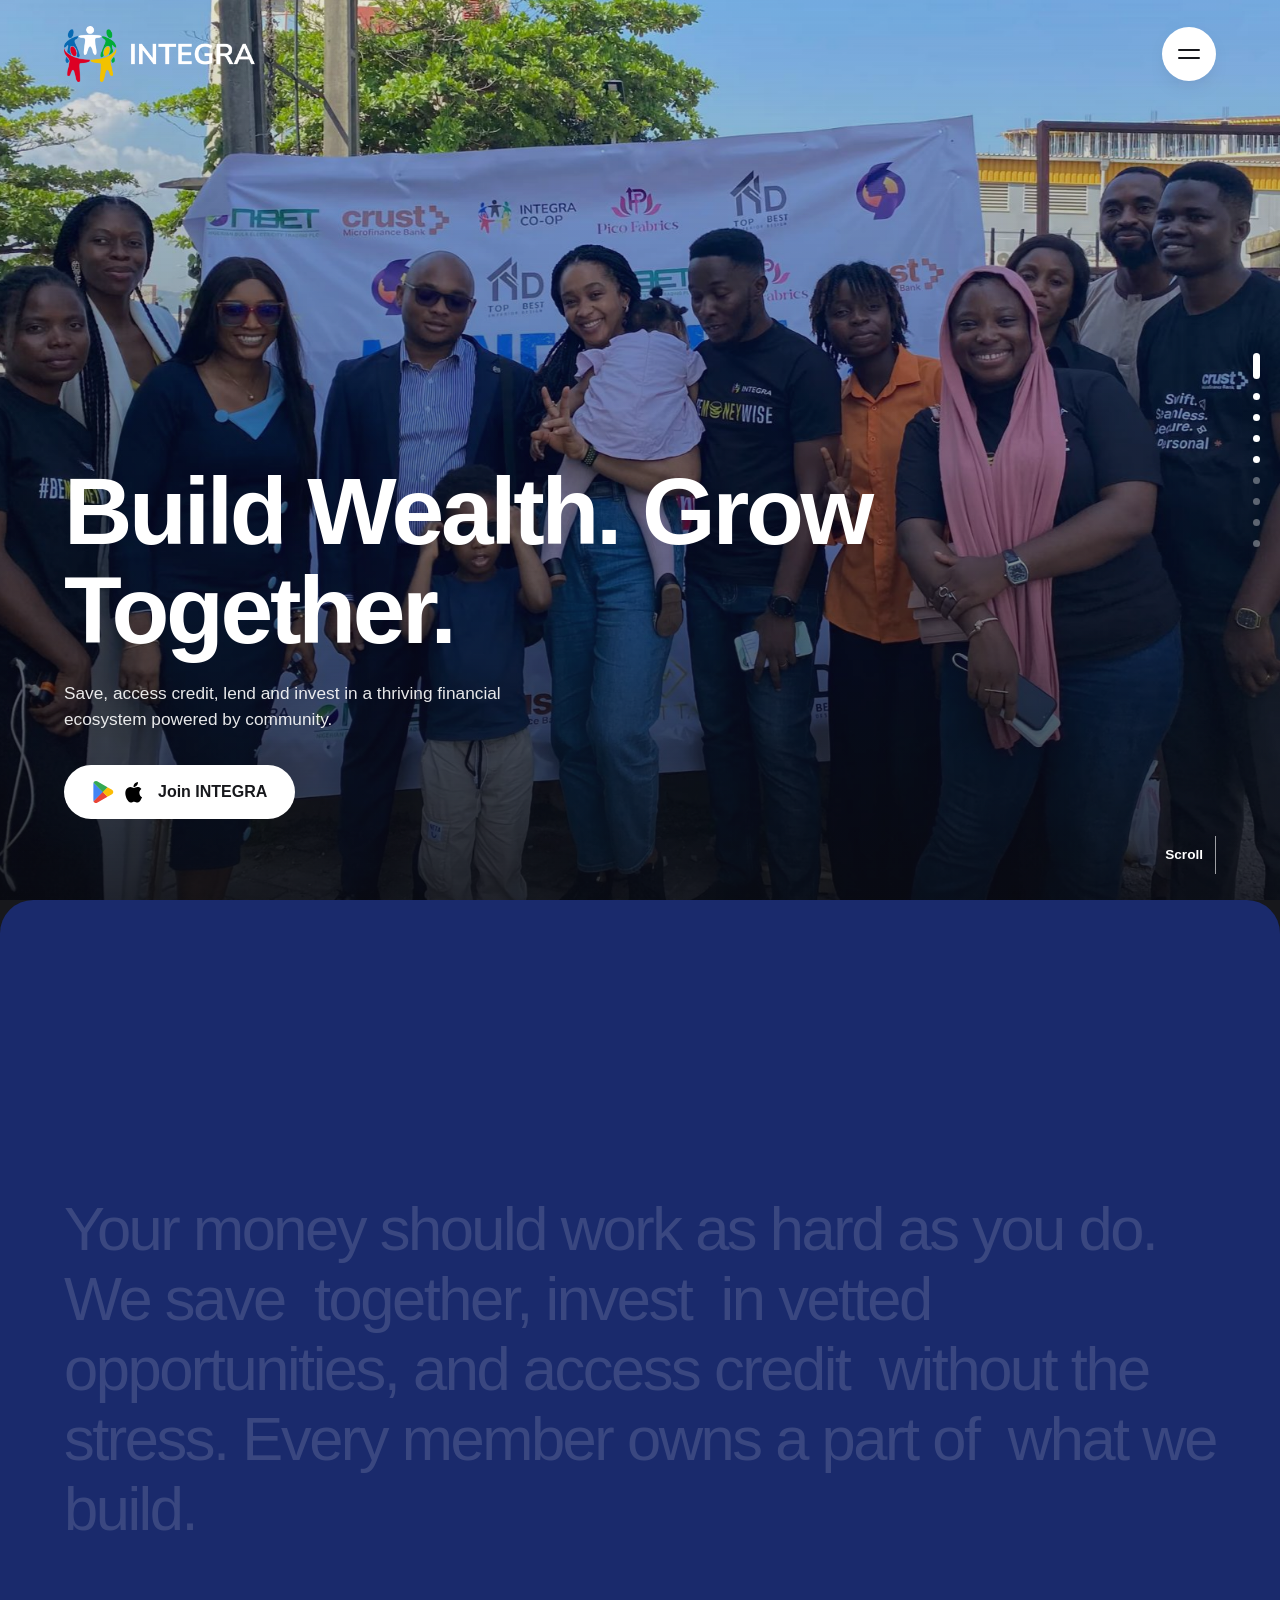
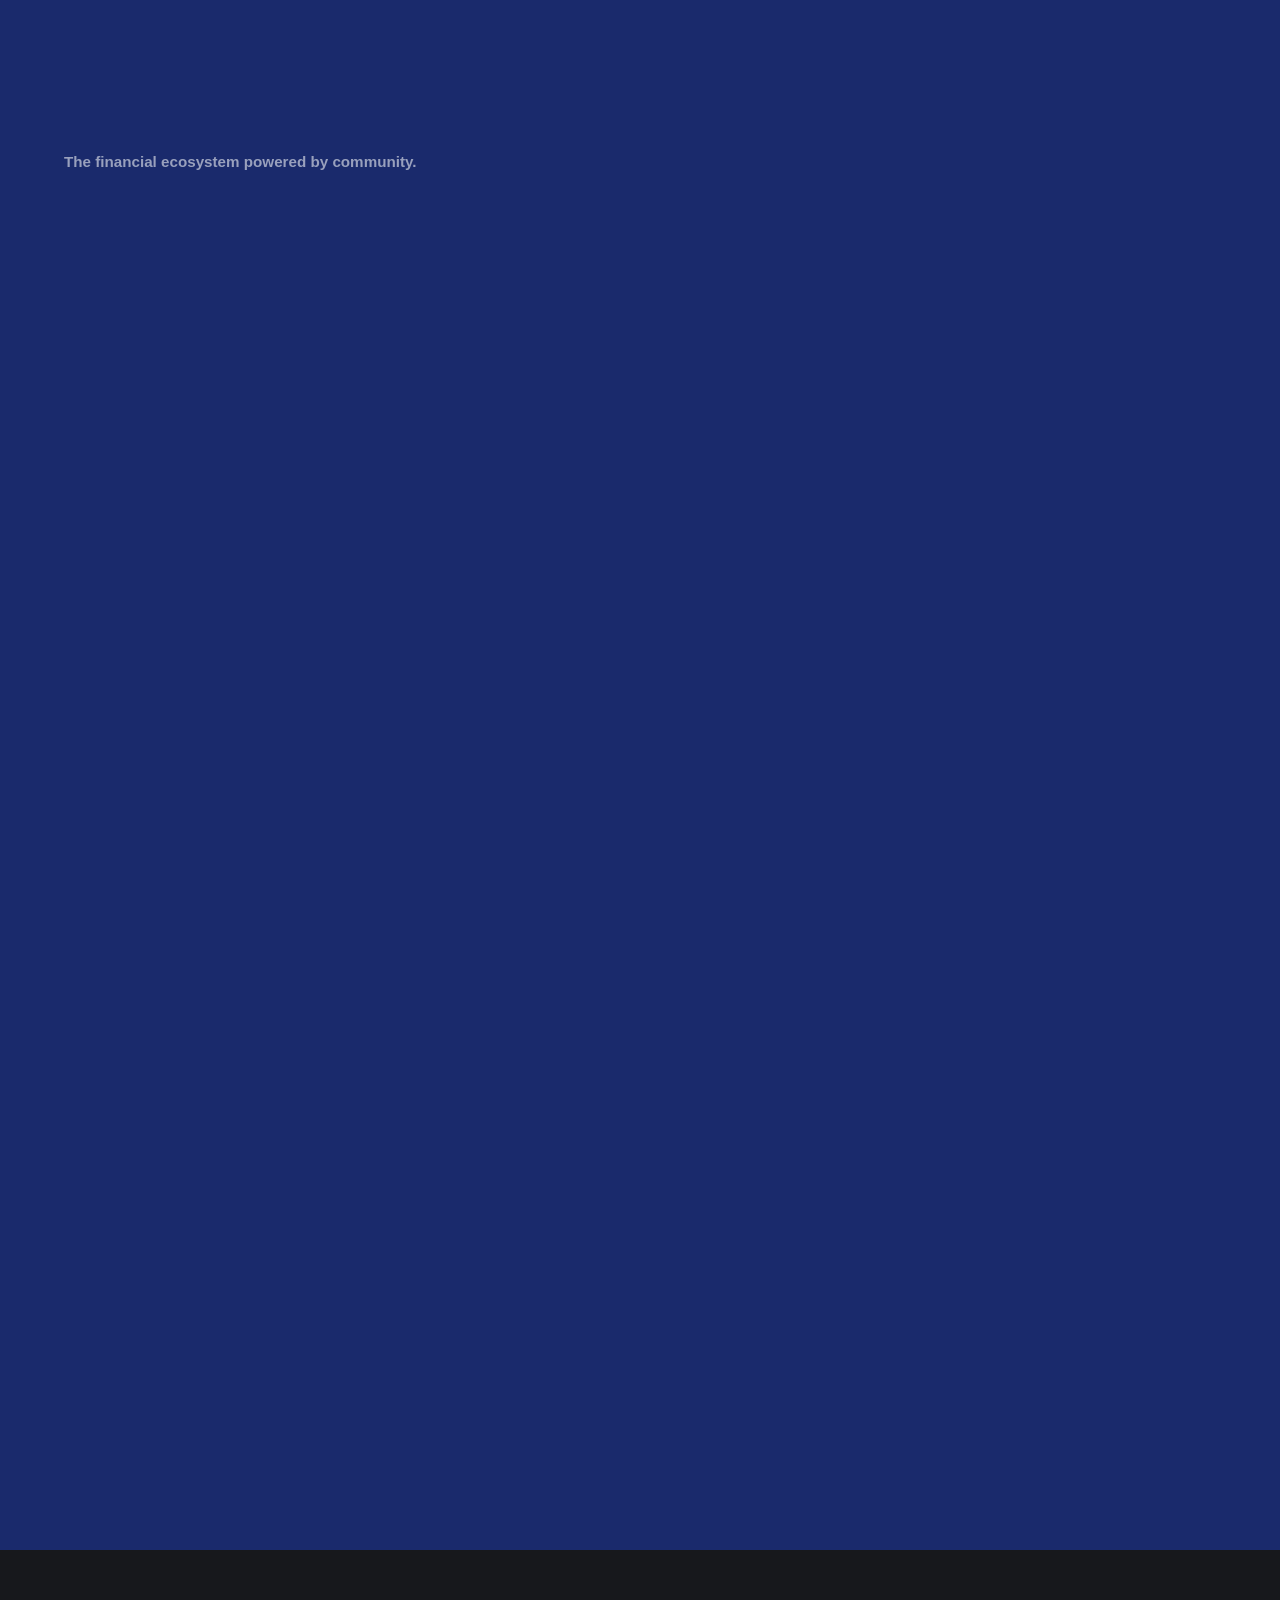
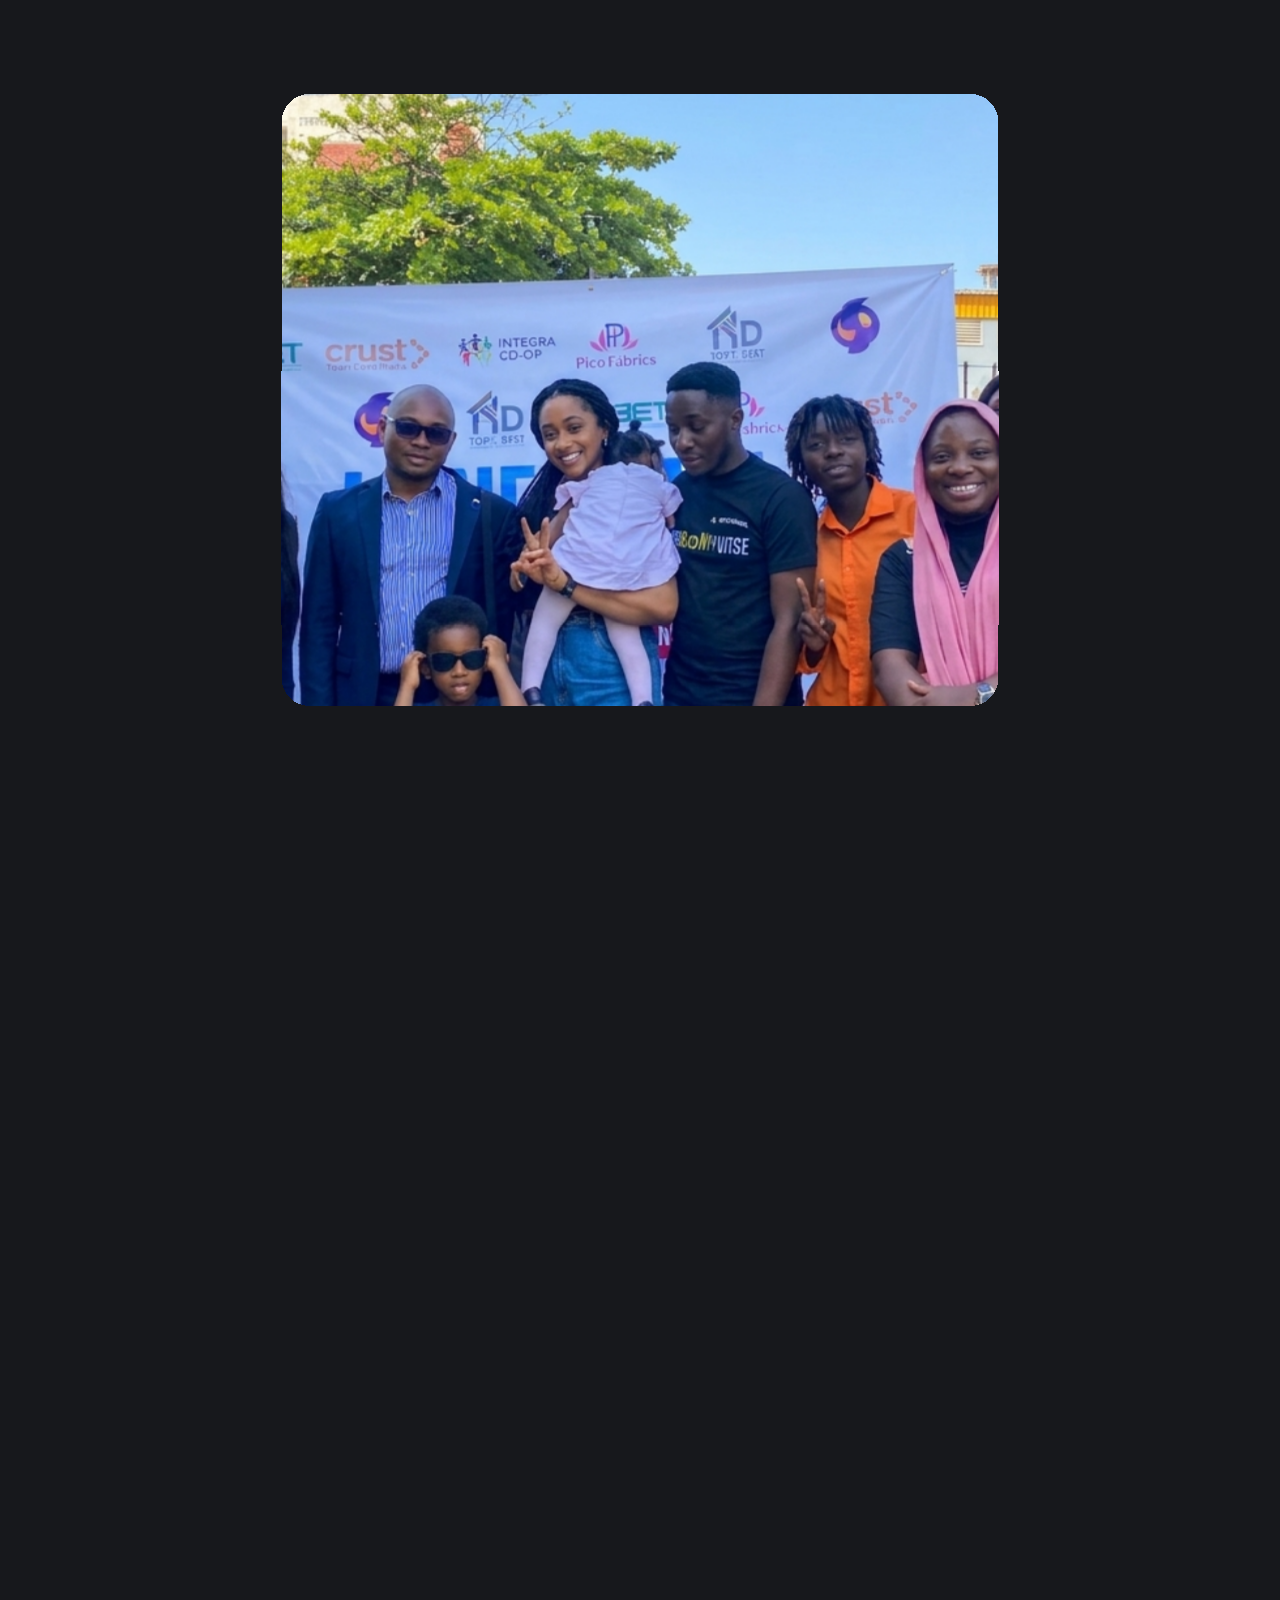
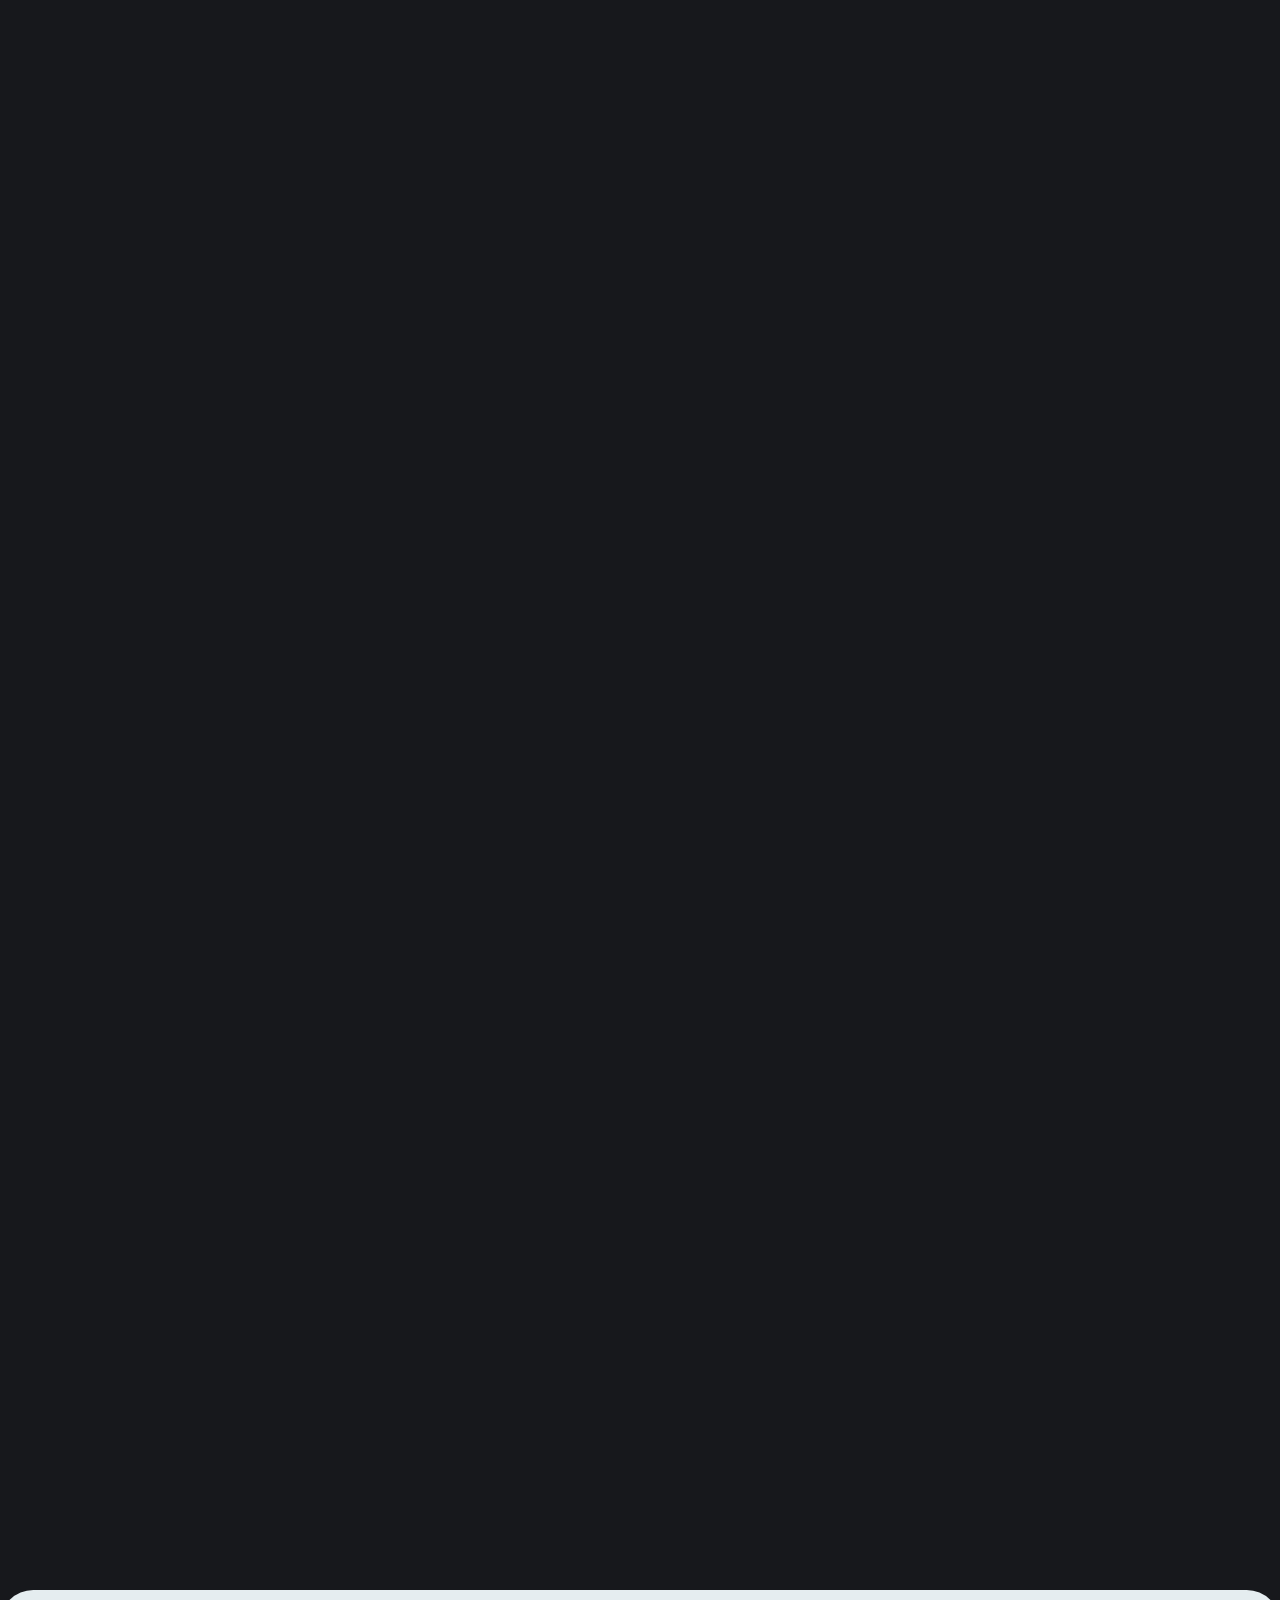
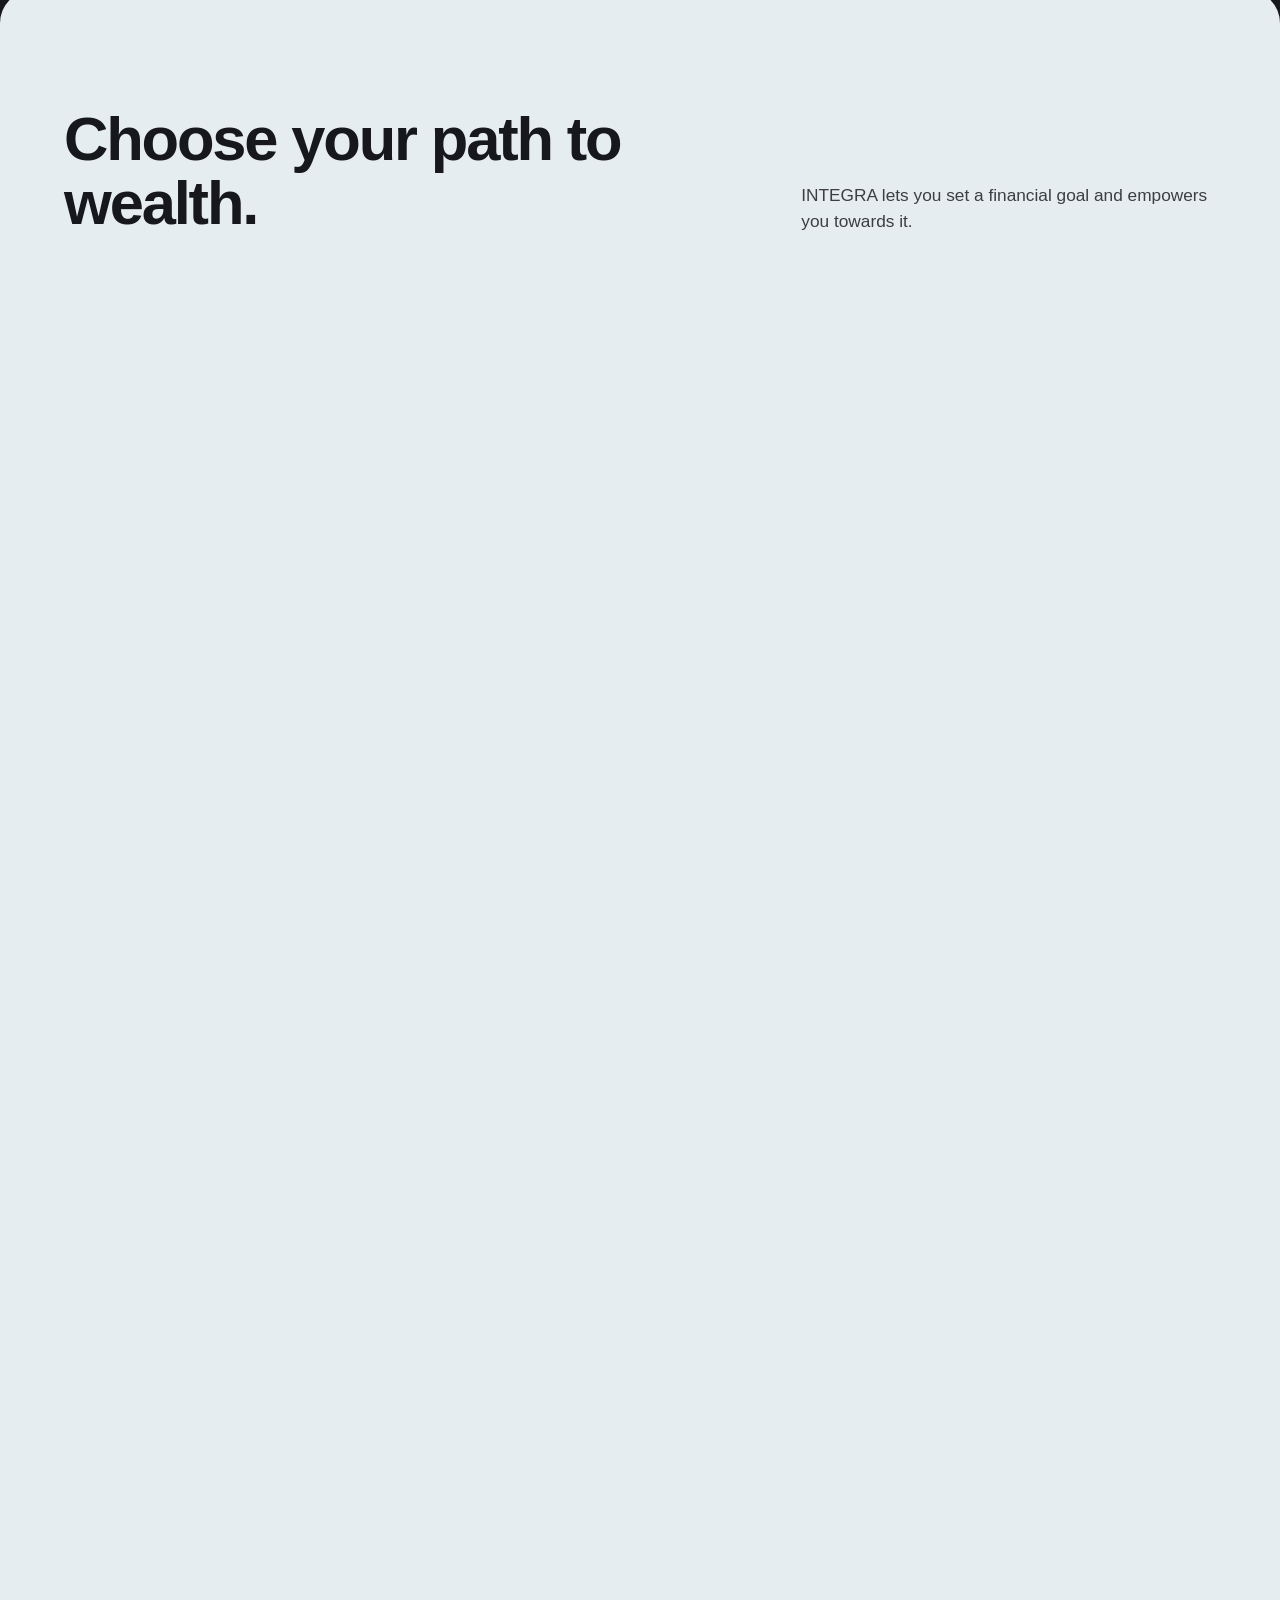
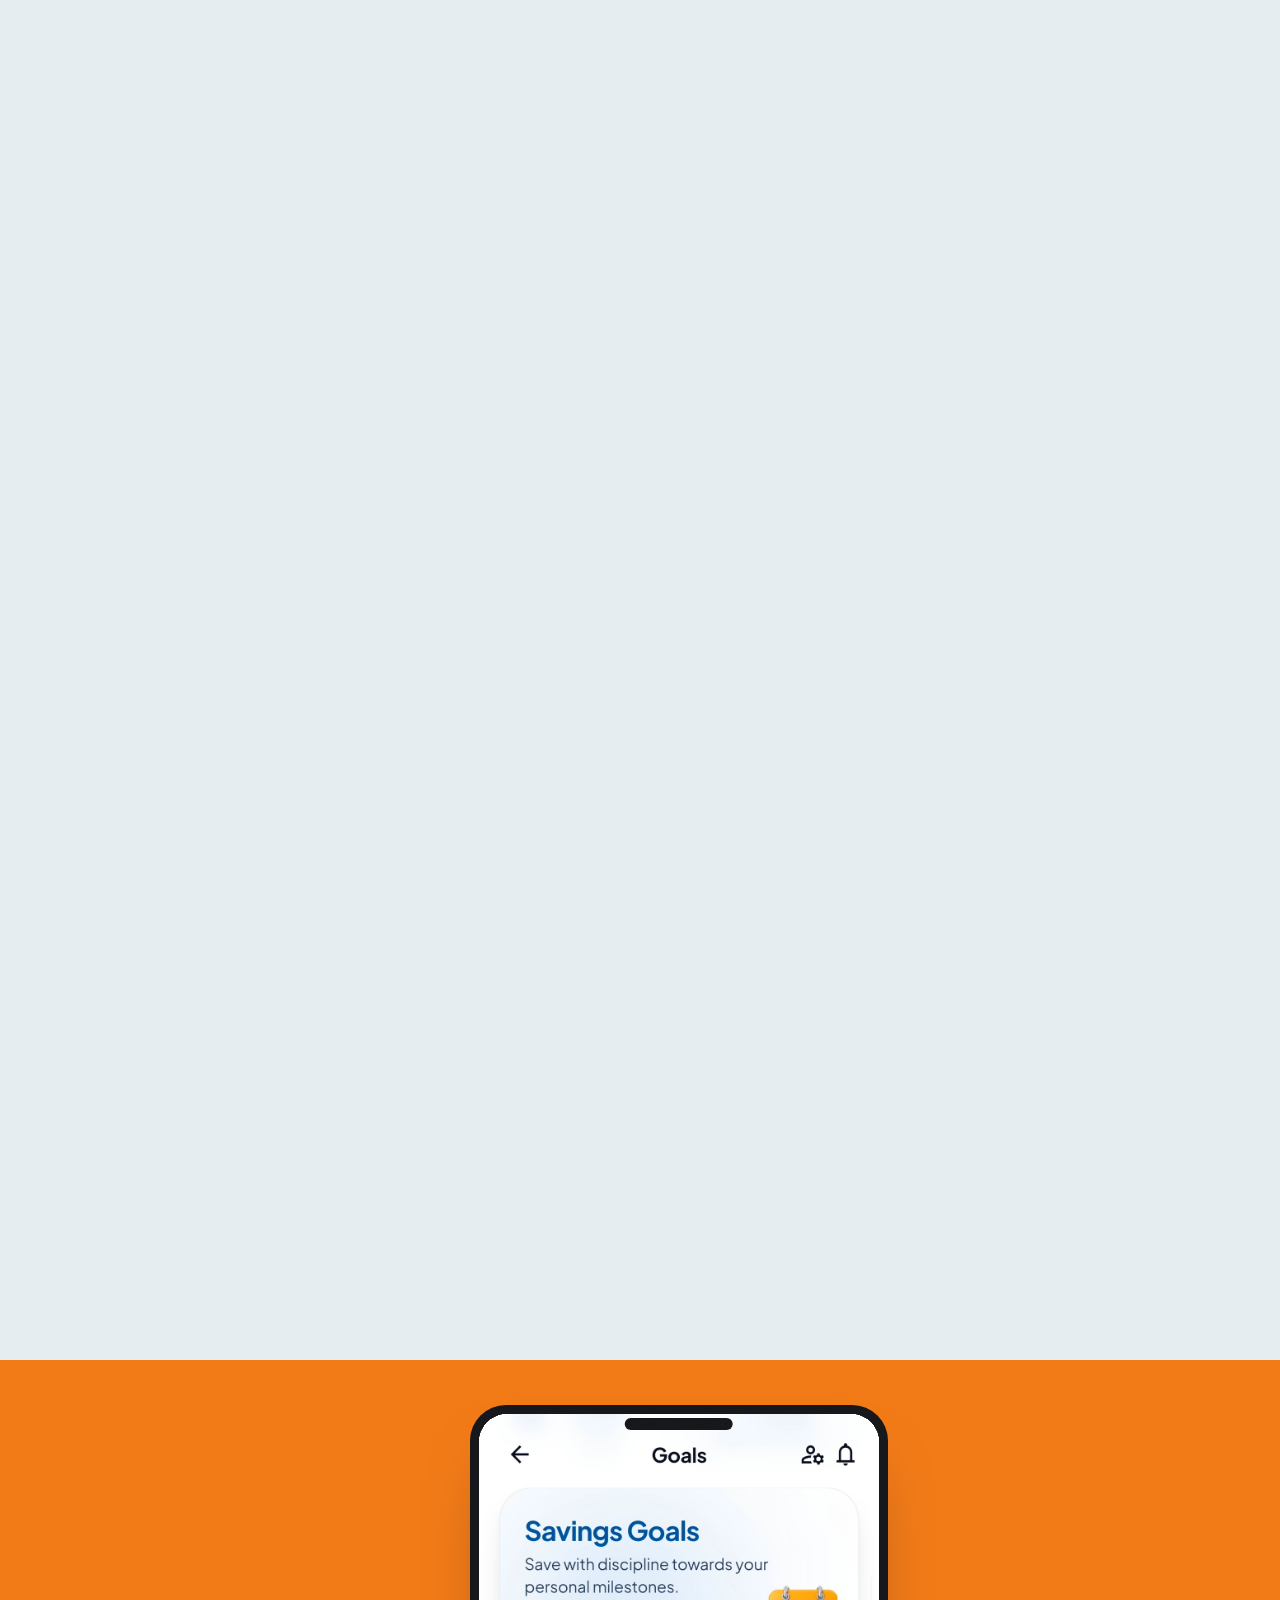
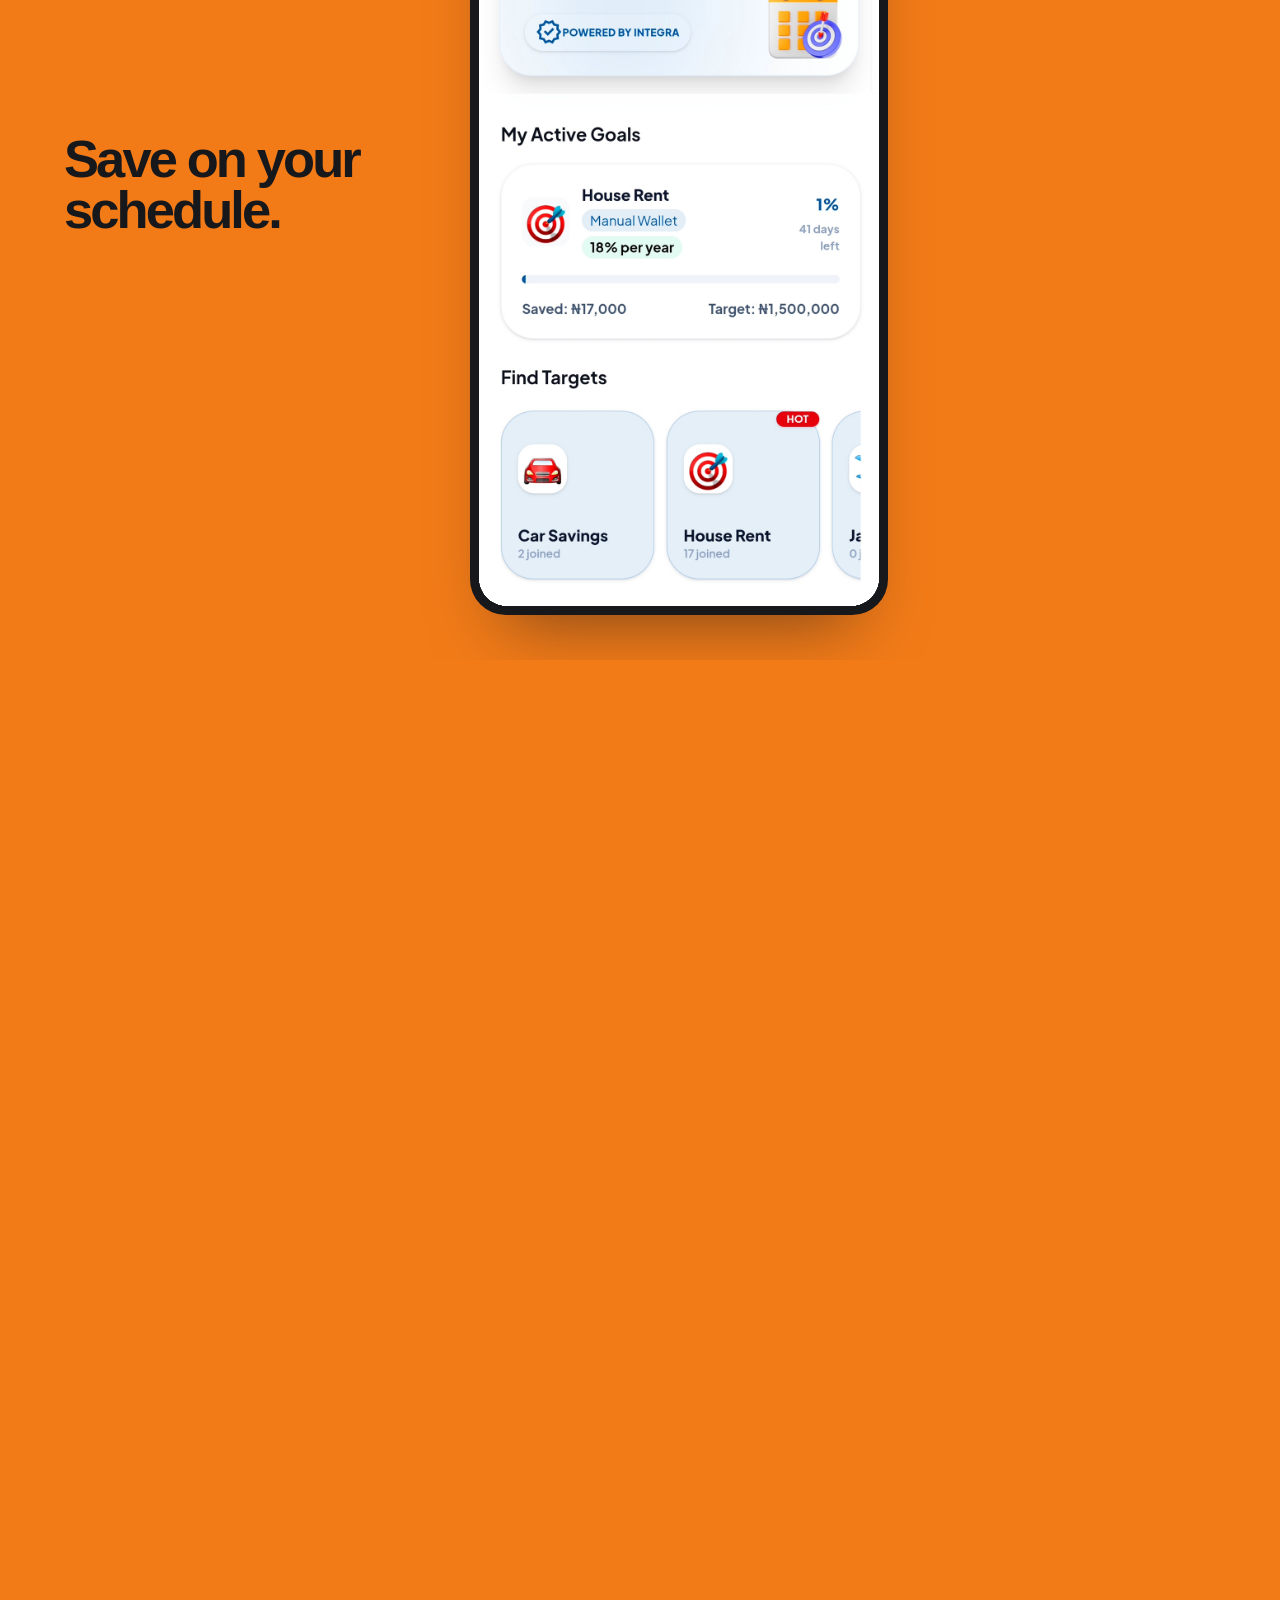
==== index.html @ 8659dbeb "hi" ====
<!doctype html>
<html lang="en">
<head>
<meta charset="utf-8">
<meta name="viewport" content="width=device-width,initial-scale=1,viewport-fit=cover">
<title>INTEGRA | Build Wealth. Grow Together.</title>
<meta name="description" content="Save, access credit, lend and invest in a thriving financial ecosystem powered by community. Build wealth together with INTEGRA.">
<link rel="icon" href="[data-uri]">
<link rel="preconnect" href="https://fonts.googleapis.com">
<link rel="preconnect" href="https://fonts.gstatic.com" crossorigin>
<link rel="stylesheet" href="https://fonts.googleapis.com/css2?family=Plus+Jakarta+Sans:wght@400;500;600;700&display=swap">
<!--
  IMAGES TO REPLACE
  Hero, join and first menu photo use --img-event; the second menu photo uses --img-group.
  The reach section randomly uses integra1.jpg or integra2.jpg, and the trust banner uses img1.jpeg.
  Product cards and member testimonials use local files.
-->
<link rel="stylesheet" href="integra-coop.css">
</head>
<body>

<header class="top">
  <a class="brand" href="#" data-go="hero" aria-label="INTEGRA CO-OP home"><img src="integra-lockup-reversed-white-figure.png" alt="" aria-hidden="true"></a>
  <button class="burger" id="burger" aria-label="Open menu" aria-expanded="false"><i></i><i></i></button>
</header>
<nav class="dots" id="dots" aria-label="Sections"></nav>
<div class="hint" id="hint" aria-hidden="true">Scroll<b></b></div>

<!-- MENU -->
<div class="menu" id="menu" role="dialog" aria-label="Menu">
  <div class="m-in">
    <div class="m-cards">
      <a class="m-card m-it" href="#" data-go="stories"><i class="cover" style="background-image:var(--img-event)"></i><span>Meet The Community</span></a>
      <a class="m-card m-it" href="#" data-go="belief"><i class="cover" style="background-image:var(--img-group)"></i><span>How INTEGRA Works</span></a>
      <a class="m-card m-it" href="#" data-go="app"><img src="invest1.jpg" alt="Loan illustration" style="vertical-align: top;"><span>The INTEGRA App</span></a>
    </div>
    <div class="m-cols">
      <div><h4 class="m-it">Explore</h4>
        <a class="m-it" href="#" data-go="hero">Home</a><a class="m-it" href="#" data-go="reach">About Us</a><a class="m-it" href="#" data-go="paths">Products</a>
        <a class="m-it" href="#" data-go="pillars">Community</a><a class="m-it" href="https://integra.ng/blog.html" target="_blank" rel="noopener">Blog</a><a class="m-it" href="https://integra.ng/contact.html" target="_blank" rel="noopener">Contact</a></div>
      <div><h4 class="m-it">Get started</h4>
        <button class="m-it join-integra" type="button">Join INTEGRA</button>
        <h4 class="m-it" style="margin-top:14px">Follow</h4>
        <a class="m-it" href="https://www.instagram.com/integra_ng/" target="_blank" rel="noopener">Instagram</a><a class="m-it" href="https://www.linkedin.com/company/integrang/" target="_blank" rel="noopener">LinkedIn</a></div>
    </div>
  </div>
</div>

<div class="join-modal" id="joinModal" role="dialog" aria-modal="true" aria-labelledby="joinModalTitle" hidden>
  <button class="join-modal-backdrop" type="button" aria-label="Close app options"></button>
  <div class="join-modal-card">
    <button class="join-modal-close" type="button" aria-label="Close">×</button>
    <h2 id="joinModalTitle">Join INTEGRA</h2>
    <p>Choose your app store to download the INTEGRA app and get started.</p>
    <div class="join-modal-options">
      <a href="https://play.google.com/store/apps/details?id=ng.integra.app&hl=en" target="_blank" rel="noopener">
        <img src="play-store.svg" alt="" aria-hidden="true">
        <span><small>Download for</small>Android</span>
      </a>
      <a href="https://apple.co/4t9nuV" target="_blank" rel="noopener">
        <img class="apple-icon" src="apple-store.svg" alt="" aria-hidden="true">
        <span><small>Download for</small>iOS</span>
      </a>
    </div>
  </div>
</div>

<main id="main">

<!-- 1 HERO -->
<section id="hero">
  <div class="hero-photo" id="heroPhoto"><i class="cover" style="background-image:var(--img-event)"></i></div>
  <div class="hero-dim"></div><div class="hero-shade" id="heroShade"></div>
  <div class="hero-copy" id="heroCopy">
    <h1>Build Wealth. Grow Together.</h1>
    <p class="lede">Save, access credit, lend and invest in a thriving financial ecosystem powered by community.</p>
    <div class="btns">
      <button class="btn btn-light join-integra" type="button"><img class="play-icon" src="play-store.svg" alt="" aria-hidden="true"><img class="apple-icon" src="apple-store.svg" alt="" aria-hidden="true">Join INTEGRA</button>
    </div>
  </div>
</section>

<!-- 2 BELIEF -->
<section id="belief" class="sec top-round">
  <div class="pin"><div class="belief"><p class="words" id="words">Your money should work as hard as you do. We save {r} together, invest {y} in vetted opportunities, and access credit {b} without the stress. Every member owns a part of {g} what we build.</p></div><span class="own">The financial ecosystem powered by community.</span></div>
</section>

<!-- 3 REACH: image grows from the centre -->
<section id="reach" class="sec">
  <div class="pin">
    <div class="reach-img" id="reachImg"><i class="cover" id="reachBg" style="background-image:url(image.png)"></i><div class="veil" id="veil"></div></div>
    <div class="reach-copy" id="reachCopy"><h2>Building for collective wealth creation.</h2><p class="lede">Members save, access credit and build financial opportunities together.</p></div>
    <div class="stats4">
      <div class="stat"><strong data-count="25" data-pre="₦" data-suf="B+">₦25B+</strong><span>In member savings targeted by 2030</span></div>
      <div class="stat"><strong data-count="100" data-suf="%">100%</strong><span>Performing loans since inception</span></div>
      <div class="stat"><strong data-count="500" data-suf="+">500+</strong><span>Members</span></div>
      <div class="stat"><strong data-count="14">14</strong><span>Support initiatives for members</span></div>
    </div>
  </div>
</section>

<!-- 4 PATHS: cards rise, then slide sideways -->
<section id="paths" class="sec top-round">
  <div class="pin">
    <div class="paths-head"><h2>Choose your path to wealth.</h2><p class="lede">INTEGRA lets you set a financial goal and empowers you towards it.</p></div>
    <div class="track" id="track">
      <a class="pcard join-integra" href="#join"><img src="savings.jpg" alt=""><div><h3>Automated goal savings</h3><p>Save on your schedule, set a target and build your balance. Members can also save together and earn membership dividends.</p><b>Start saving</b></div></a>
      <a class="pcard join-integra" href="#join"><img src="loans.jpg" alt=""><div><h3>Low-interest loans</h3><p>Access peer-to-peer loans for business, personal needs or emergencies, with repayment plans that fit your cash flow.</p><b>Get a loan</b></div></a>
      <a class="pcard join-integra" href="#join"><img src="invest.jpg" alt=""><div><h3>Pooled investments</h3><p>Join member opportunities in business, sustainable ventures and financial instruments.</p><b>Start investing</b></div></a>
      <a class="pcard join-integra" href="#join"><img src="advisory.jpg" alt=""><div><h3>Financial advisory</h3><p>Get expert advice and practical workshops to help you build lasting wealth.</p><b>Book a session</b></div></a>
    </div>
  </div>
</section>

<!-- 5 APP -->
<section id="app" class="sec">
  <div class="pin"><div class="split">
    <div class="copy app-headings" id="appHeadings">
      <div><h2>Save on your schedule.</h2></div>
      <div><h2>Lend or take loans when it matters.</h2></div>
      <div><h2>Invest together.</h2></div>
      <div><h2>Get financial education.</h2></div>
      <div><h2>Build money circles.</h2></div>
    </div>
    <div class="phone-wrap" id="phoneWrap"><div class="phone"><div class="screens">
      <!-- Replace each src="" below with your app mockup image -->
      <div class="screen"><img src="save.jpg" alt="Savings app screen"></div>
      <div class="screen"><img src="loan.jpg" alt="Loans app screen"></div>
      <div class="screen"><img src="invest1.jpg" alt="Invest app screen"></div>
      <div class="screen"><img src="education.jpg" alt="Financial education app screen"></div>
      <div class="screen"><img src="Ajo.jpg" alt="Ajo money circles app screen"></div>
    </div></div></div>
    <div class="app-detail" id="appText">
      <div class="copy app-descriptions">
        <div><p class="lede">Save for rent, school fees or a trip. Earn returns on Goal or Target Savings, receive membership dividends, and set up automatic deposits from your card or bank account.</p></div>
        <div><p class="lede">Lend to a business and earn, or apply for a loan with a repayment plan designed around your cash flow. Eligibility, rates and terms apply.</p></div>
        <div><p class="lede">Join a pool of vetted opportunities and sustainable ventures, or subscribe to Member Fixed Savings (MFS).</p></div>
        <div><p class="lede">Join MoneyWise webinars on budgeting and growing your net worth, book financial advisory sessions, and attend workshops and open houses.</p></div>
        <div><p class="lede">Build money circles through Ajo and Esusu alongside shared and group accounts.</p></div>
      </div>
      <div class="app-controls">
        <div class="ticks"><i></i><i></i><i></i><i></i><i></i></div>
        <div class="btns"><button class="btn btn-dark join-integra" type="button"><img class="play-icon" src="play-store.svg" alt="" aria-hidden="true"><img class="apple-icon" src="apple-store.svg" alt="" aria-hidden="true">Join INTEGRA</button></div>
      </div>
    </div>
  </div></div>
  <div class="app-mobile" id="appMobile" aria-label="App features"></div>
</section>

<!-- 6 PILLARS -->
<section id="pillars" class="sec top-round">
  <div class="audiences">
    <h2>INTEGRA is also for</h2>
    <p class="lede">Groups who want to pool resources, support one another and build shared financial opportunities.</p>
    <div class="audience-list">
      <article><span>01</span><div><h3>Cooperatives &amp; Unions</h3><p>Organised groups pooling resources for mutual financial benefit.</p></div></article>
      <article><span>02</span><div><h3>Professional Networks</h3><p>Members of an industry or profession building shared financial opportunities.</p></div></article>
      <article><span>03</span><div><h3>Faith-Based Groups</h3><p>Churches, fellowships and religious communities organising savings and financial support.</p></div></article>
      <article><span>04</span><div><h3>Workplace Groups</h3><p>Employees building collective savings and financial support systems.</p></div></article>
      <article><span>05</span><div><h3>Social &amp; Investment Clubs</h3><p>Groups pooling funds to save, invest and achieve shared financial goals.</p></div></article>
    </div>
  </div>

  <div class="wide" data-par=".04"><i data-par="-.1" style="background-image:url(image.png)" ></i></div>
</section>

<!-- 7 STORIES -->
<section id="stories" class="sec top-round">
  <div class="stories-pin">
    <div class="stories-heading">
      <h2>Members say it best.</h2>
      <div class="story-controls" aria-label="Review navigation">
        <button type="button" id="storyPrev" aria-label="Previous review"><svg viewBox="0 0 24 24" aria-hidden="true"><path d="M19 12H5m7 7-7-7 7-7"/></svg></button>
        <button type="button" id="storyNext" aria-label="Next review"><svg viewBox="0 0 24 24" aria-hidden="true"><path d="M5 12h14m-7-7 7 7-7 7"/></svg></button>
      </div>
    </div>
    <div class="cards3" id="storiesTrack">
      <div class="scard">
        <video data-src="vid%20(1).mp4" poster="testimonial-1.jpg" preload="none" playsinline aria-label="INTEGRA member testimonial 1"></video>
        <button class="story-play" type="button" aria-label="Play Glory's testimonial">
          <svg viewBox="0 0 24 24" aria-hidden="true"><path class="story-icon-play" d="M8 5v14l11-7z"></path><g class="story-icon-pause"><path d="M7 5h4v14H7zM14 5h4v14h-4z"></path></g></svg>
        </button>
        <span class="story-video-status" role="status" aria-live="polite"></span>
        <div><p>“It has helped me develop a consistent saving habit, even during challenging months.”</p><span>Beloved</span></div>
      </div>
      <div class="scard">
        <video data-src="vid%20(5).mp4" poster="testimonial-2.jpg" preload="none" playsinline aria-label="INTEGRA member testimonial 2"></video>
        <button class="story-play" type="button" aria-label="Play Idara's testimonial">
          <svg viewBox="0 0 24 24" aria-hidden="true"><path class="story-icon-play" d="M8 5v14l11-7z"></path><g class="story-icon-pause"><path d="M7 5h4v14H7zM14 5h4v14h-4z"></path></g></svg>
        </button>
        <span class="story-video-status" role="status" aria-live="polite"></span>
        <div><p>“I’ve seen real improvement in my mindset, finances, and daily decision-making.”</p><span>Christopher</span></div>
      </div>
      <div class="scard">
        <video data-src="vid%20(3).mp4" poster="testimonial-3.jpg" preload="none" playsinline aria-label="INTEGRA member testimonial 3"></video>
        <button class="story-play" type="button" aria-label="Play Victor's testimonial">
          <svg viewBox="0 0 24 24" aria-hidden="true"><path class="story-icon-play" d="M8 5v14l11-7z"></path><g class="story-icon-pause"><path d="M7 5h4v14H7zM14 5h4v14h-4z"></path></g></svg>
        </button>
        <span class="story-video-status" role="status" aria-live="polite"></span>
        <div><p>“I have learnt how to save. I have been able to access loans to boost my personal development.”</p><span>Glory</span></div>
      </div>
      <div class="scard">
        <video data-src="vid%20(4).mp4" poster="testimonial-4.jpg" preload="none" playsinline aria-label="INTEGRA member testimonial 4"></video>
        <button class="story-play" type="button" aria-label="Play member testimonial 4">
          <svg viewBox="0 0 24 24" aria-hidden="true"><path class="story-icon-play" d="M8 5v14l11-7z"></path><g class="story-icon-pause"><path d="M7 5h4v14H7zM14 5h4v14h-4z"></path></g></svg>
        </button>
        <span class="story-video-status" role="status" aria-live="polite"></span>
        <div><p>Member testimonial</p><span>Chidera</span></div>
      </div>
    </div>
    <div class="story-scrollbar" aria-hidden="true"><span></span></div>
  </div>
</section>

<section id="faq" class="sec top-round"><h2 data-par="-.05">Frequently asked questions.</h2><div><div class="q open"><button aria-expanded="true">How does INTEGRA work?<b>+</b></button><div class="a"><p>INTEGRA is a member-focused cooperative. Members can save, access credit, lend and join investment opportunities through the cooperative.</p></div></div><div class="q"><button aria-expanded="false">Do I need experience to invest?<b>+</b></button><div class="a"><p>No. Opportunities and terms are shared with members before they decide. You can also book a financial advisory session to discuss your goals.</p></div></div><div class="q"><button aria-expanded="false">How do I join?<b>+</b></button><div class="a"><p>Download the INTEGRA app using the Android or iOS option, then follow the steps to create your account and explore membership.</p></div></div><div class="q"><button aria-expanded="false">How are member contributions handled?<b>+</b></button><div class="a"><p>INTEGRA operates under a cooperative model for members. It partners with CBN-approved banks, NDIC-insured financial institutions and SEC-licensed fund or asset managers to offer services within the community.</p></div></div><div class="q"><button aria-expanded="false">What can I borrow?<b>+</b></button><div class="a"><p>Loan eligibility, rates, limits and repayment terms depend on applicable conditions and approval. Check the app or contact the team for current details.</p></div></div><a class="faq-more" href="https://integra.ng/faq.html" target="_blank" rel="noopener">More FAQs <span aria-hidden="true">→</span></a></div></section>

<!-- 8 JOIN -->
<section id="join" class="sec top-round">
  <h2 data-par="-.05">Join the financial ecosystem powered by community.</h2>
  <p class="lede" data-par="-.03">Download the INTEGRA app to start saving, explore member services and build wealth together.</p>
  <div class="join-img" data-par=".06"><i class="cover" data-par="-.12" style="background-image:var(--img-event)"></i></div>
  <div class="btns">
    <button class="btn btn-light join-integra" type="button"><img class="play-icon" src="play-store.svg" alt="" aria-hidden="true"><img class="apple-icon" src="apple-store.svg" alt="" aria-hidden="true">Join INTEGRA</button>
  </div>
</section>

<footer>
  <div class="f-grid">
    <div><a class="brand" href="#" data-go="hero"><img src="integra-lockup-white.png" alt="INTEGRA"></a><p>Build Wealth. Grow Together.</p></div>
    <div><h4>Help and services</h4><a href="https://integra.ng/about.html" target="_blank" rel="noopener">How does it work</a><a href="https://integra.ng/faq.html" target="_blank" rel="noopener">FAQs</a><a href="https://integra.ng/contact.html" target="_blank" rel="noopener">Contact</a></div>
    <div><h4>Explore</h4><a href="https://integra.ng/blog.html" target="_blank" rel="noopener">Blog</a><a href="#" data-go="paths">Products</a><a href="#" data-go="app">The App</a><a href="#" data-go="pillars">Community</a></div>
    <div><h4>Connect with us</h4><a href="mailto:support@integra.ng">support@integra.ng</a><a href="tel:+2349015376307">+234 901 537 6307</a><p class="f-address">5, Kwaji Close, Maitama, FCT-Abuja, Nigeria</p></div>
    <div>
      <h4>Follow</h4>
      <div class="f-socials">
        <a href="https://www.instagram.com/integra_ng/" target="_blank" rel="noopener" aria-label="Instagram">
          <svg viewBox="0 0 24 24" aria-hidden="true" focusable="false"><rect x="3" y="3" width="18" height="18" rx="5" fill="none" stroke="currentColor" stroke-width="2"></rect><circle cx="12" cy="12" r="4" fill="none" stroke="currentColor" stroke-width="2"></circle><circle cx="17.5" cy="6.5" r="1.25" fill="currentColor"></circle></svg>
        </a>
        <a href="https://x.com/integra_ng" target="_blank" rel="noopener" aria-label="X">
          <svg viewBox="0 0 24 24" aria-hidden="true" focusable="false"><path fill="currentColor" d="M18.9 1.15h3.68l-8.04 9.19L24 22.85h-7.41l-5.8-7.58-6.64 7.58H.47l8.6-9.83L0 1.15h7.59l5.24 6.93zm-1.29 19.5h2.04L6.49 3.24H4.3z"></path></svg>
        </a>
        <a href="https://www.linkedin.com/company/integrang/" target="_blank" rel="noopener" aria-label="LinkedIn">
          <svg viewBox="0 0 24 24" aria-hidden="true" focusable="false"><path fill="currentColor" d="M20.45 20.45h-3.56v-5.57c0-1.33-.02-3.04-1.85-3.04-1.85 0-2.13 1.45-2.13 2.94v5.67H9.35V9h3.42v1.56h.05c.48-.9 1.64-1.85 3.38-1.85 3.62 0 4.29 2.38 4.29 5.47v6.27zM5.34 7.43a2.06 2.06 0 1 1 0-4.12 2.06 2.06 0 0 1 0 4.12zM3.56 9h3.56v11.45H3.56z"></path></svg>
        </a>
      </div>
    </div>
  </div>
  <div class="f-legal">
    <p style="max-width: 90%; text-wrap:wrap ;">Incorporated in 2023, INTEGRA operates with a cooperative model and managed by INTEGRA Synergia Limited. We do not solicit funds from the general public, and contributions are reserved for our members only.

INTEGRA partners with CBN-approved banks, NDIC-insured financial institutions, and SEC-licensed fund/asset managers to offer services within our community.</p>
  </div>
  <div class="f-bot">&copy; 2026 INTEGRA Synergia Limited. All rights reserved.</div>
</footer>
</main>

<script src="integra-coop.js" defer></script>
</body>
</html>
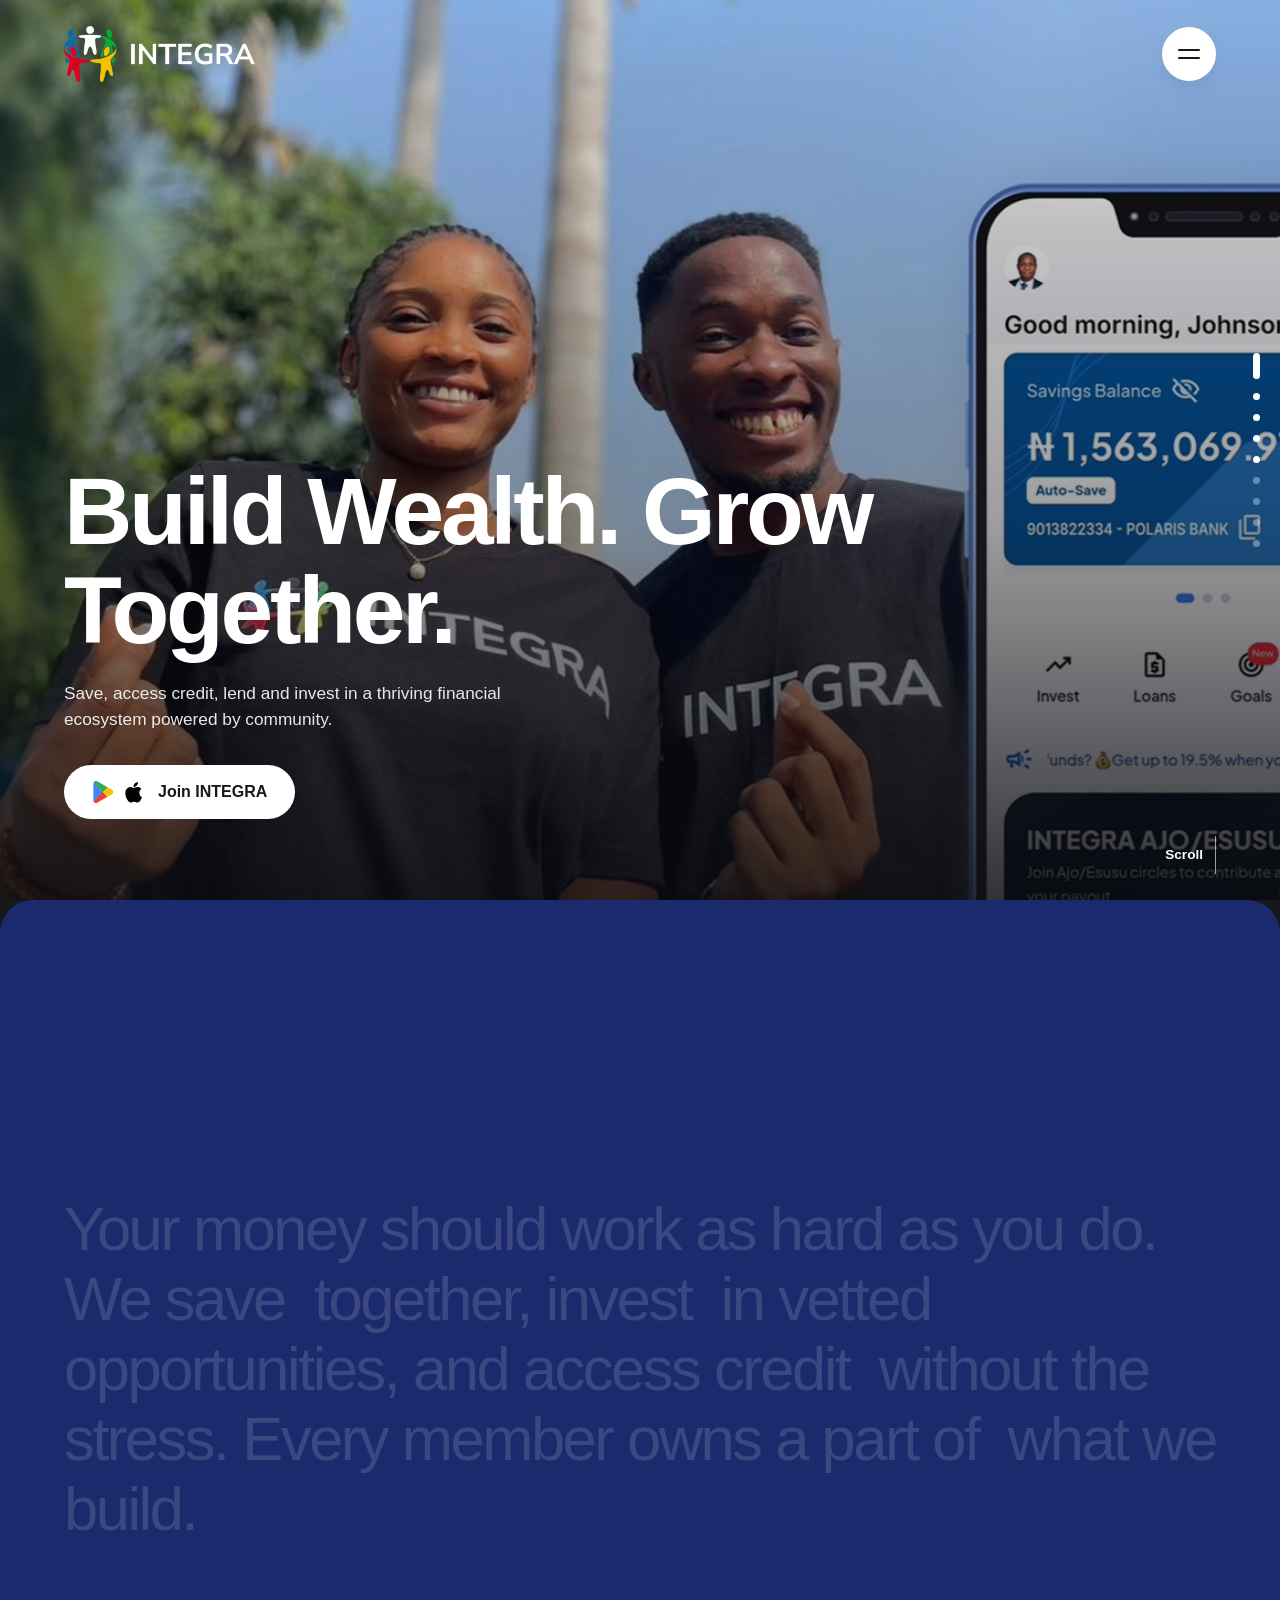
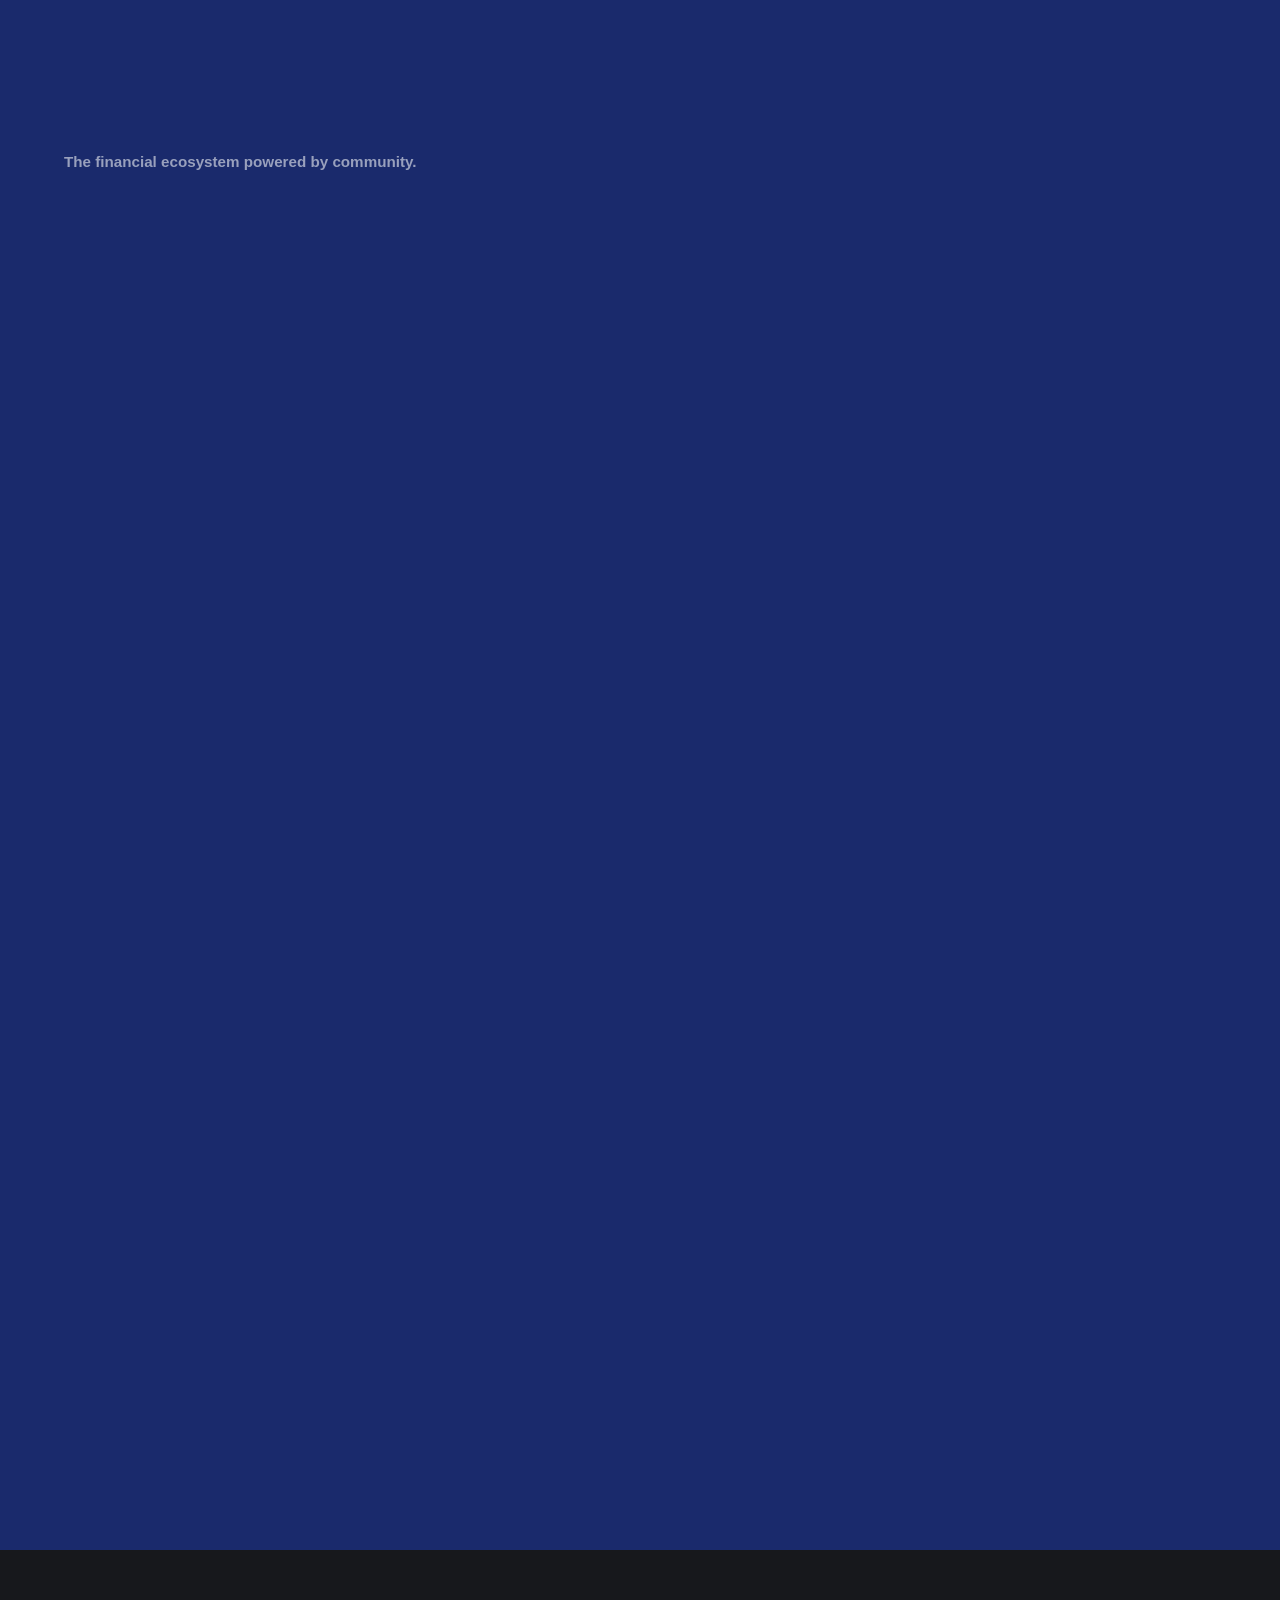
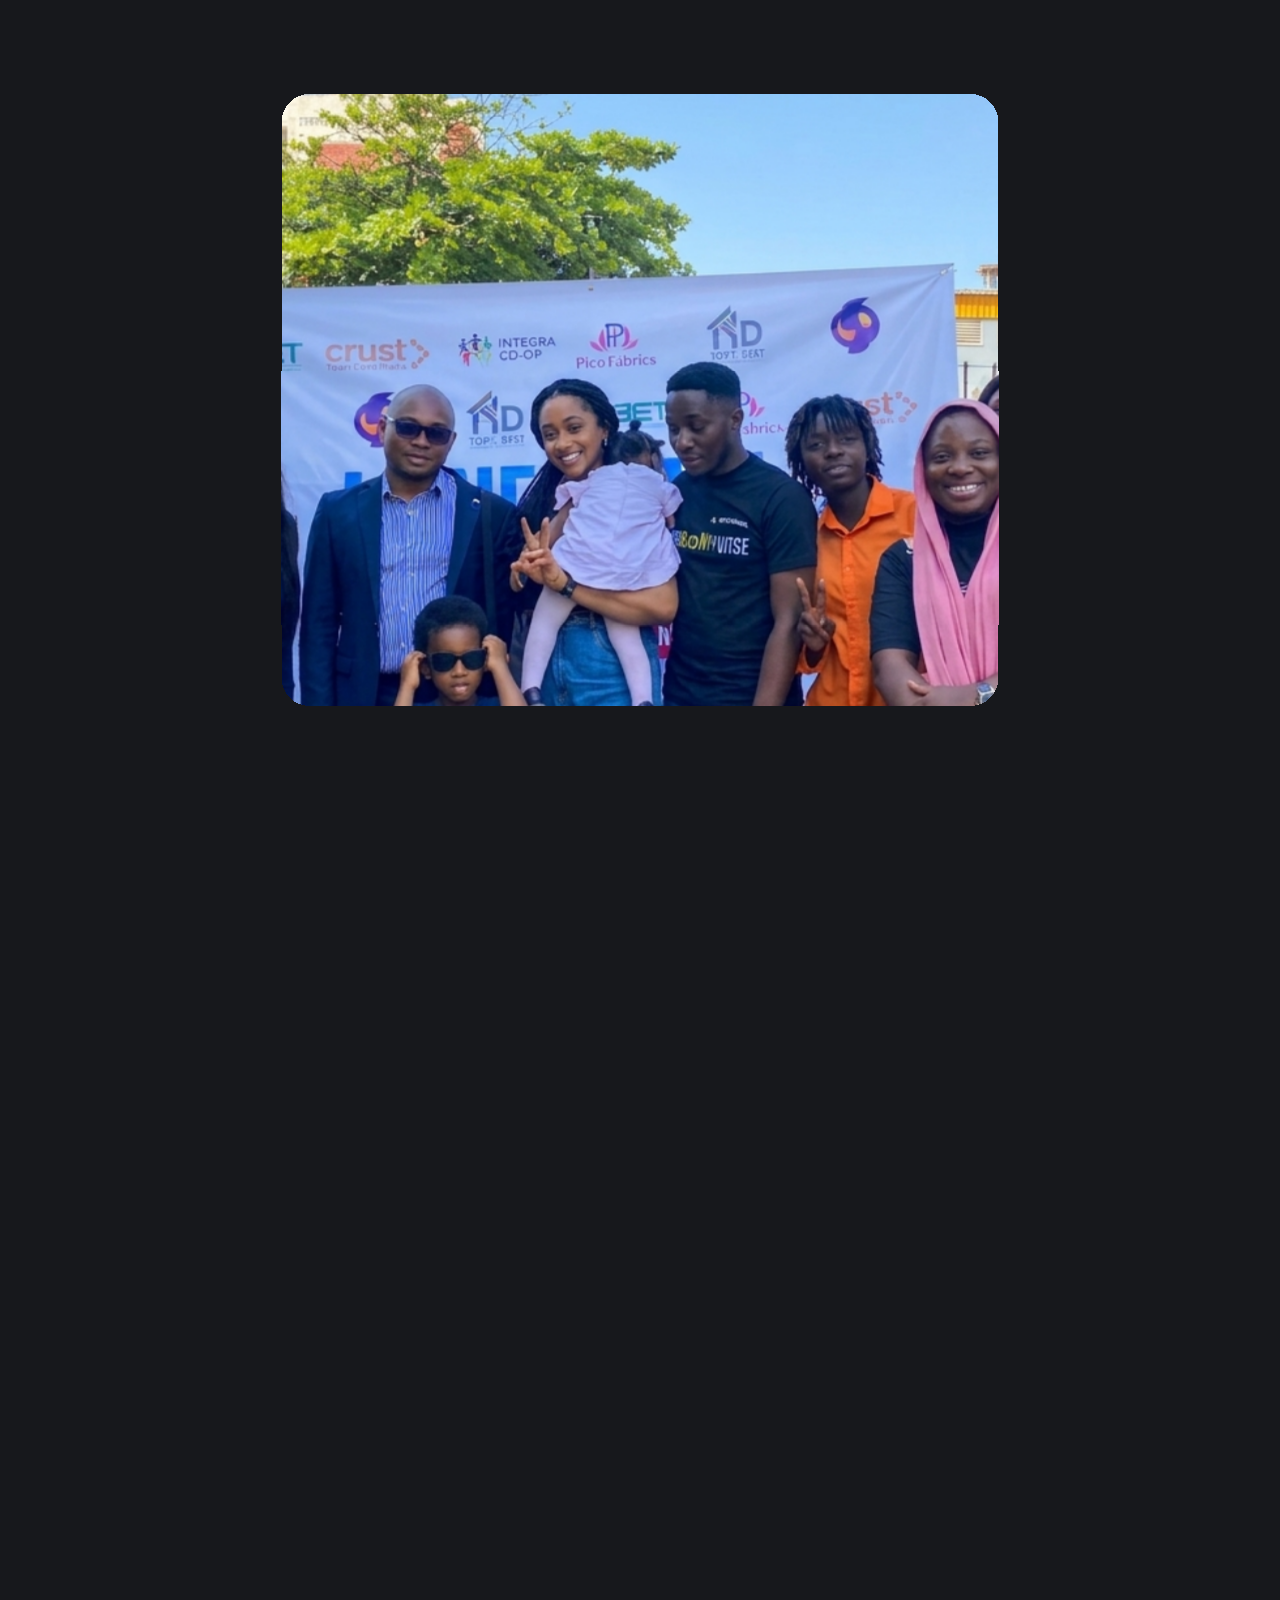
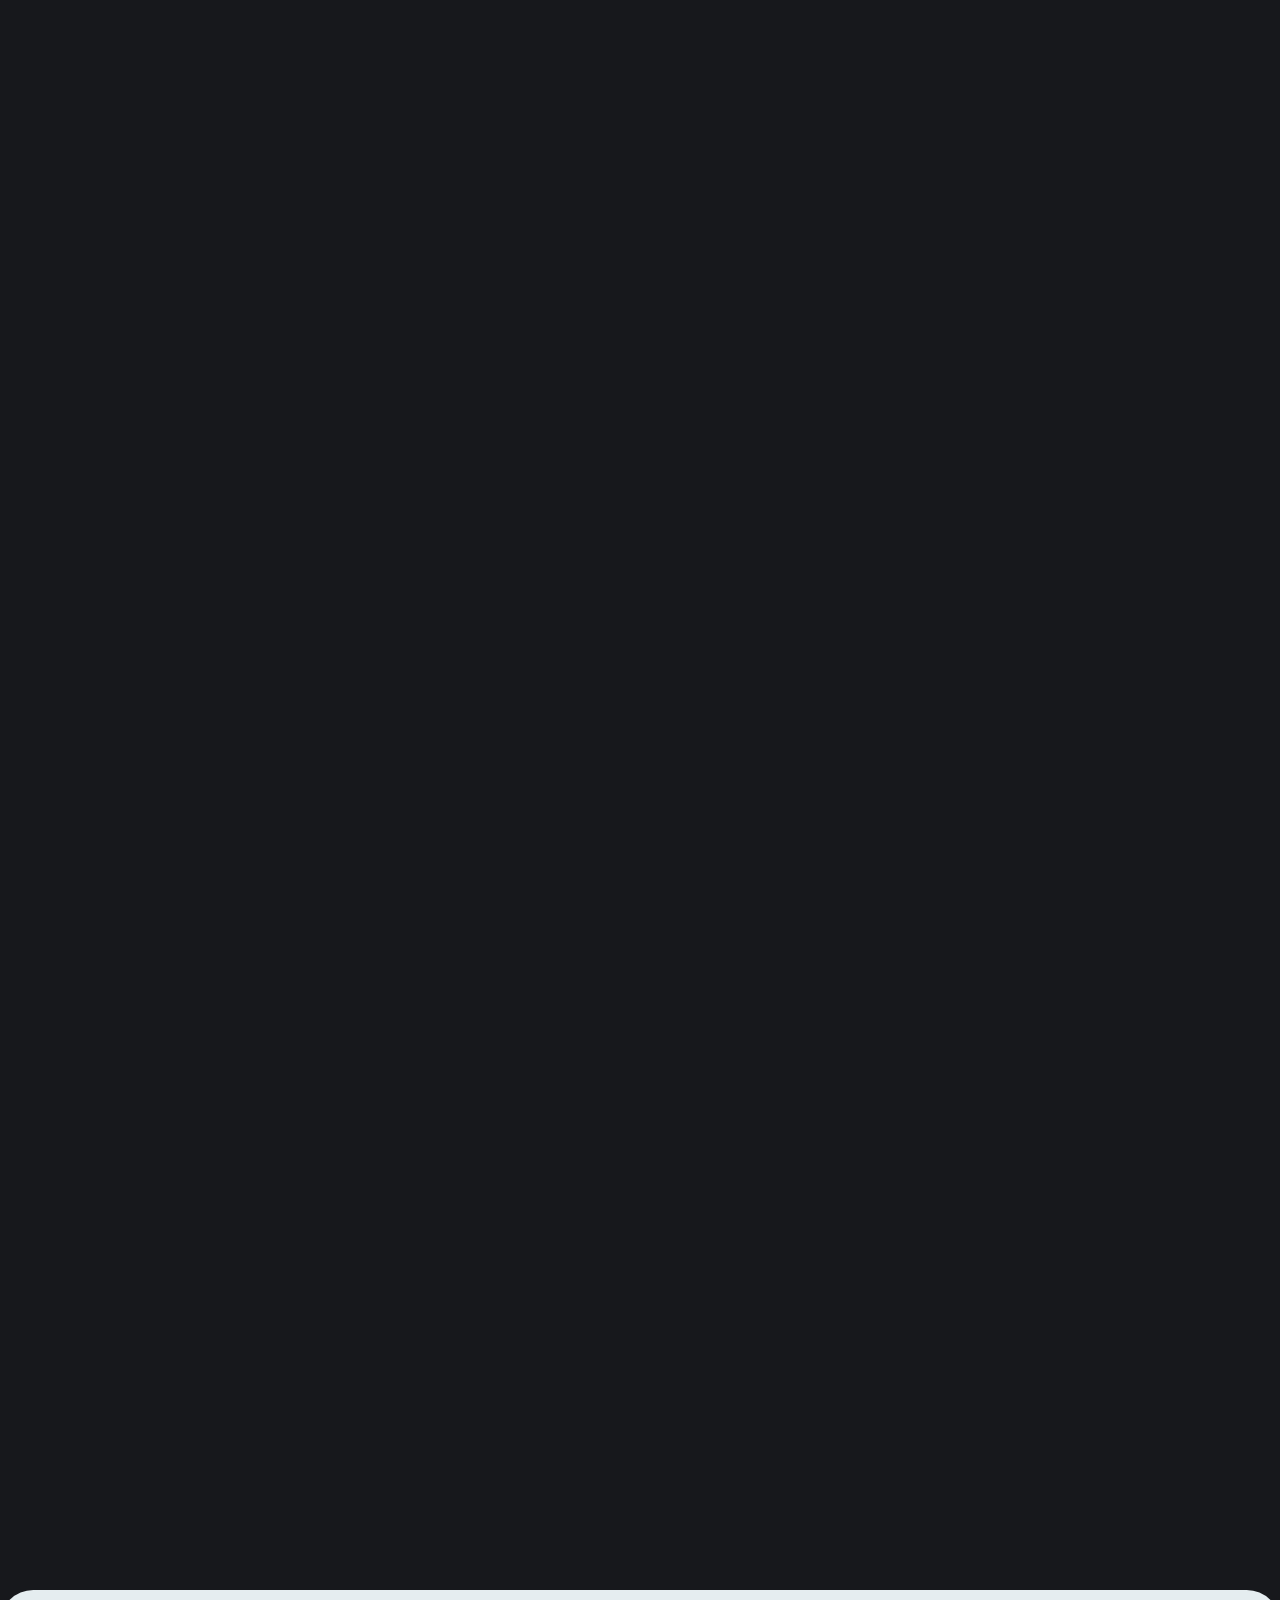
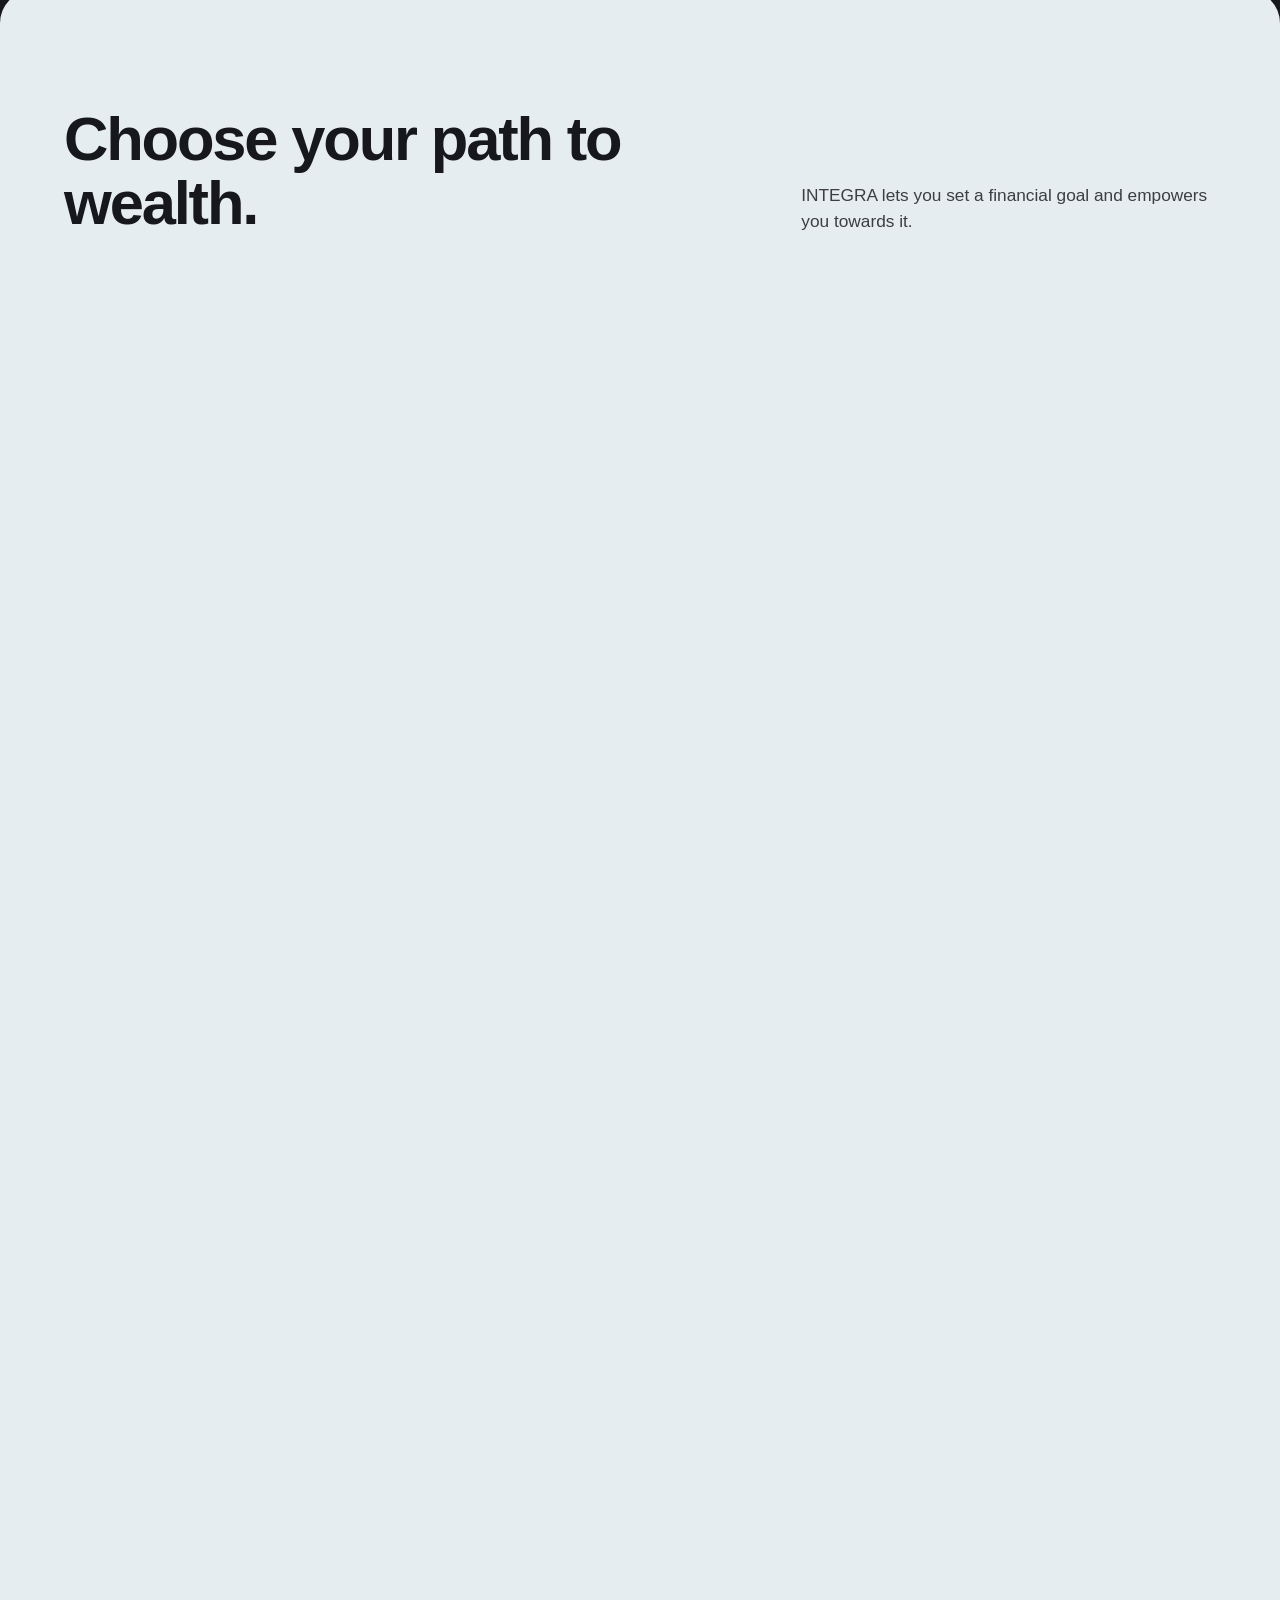
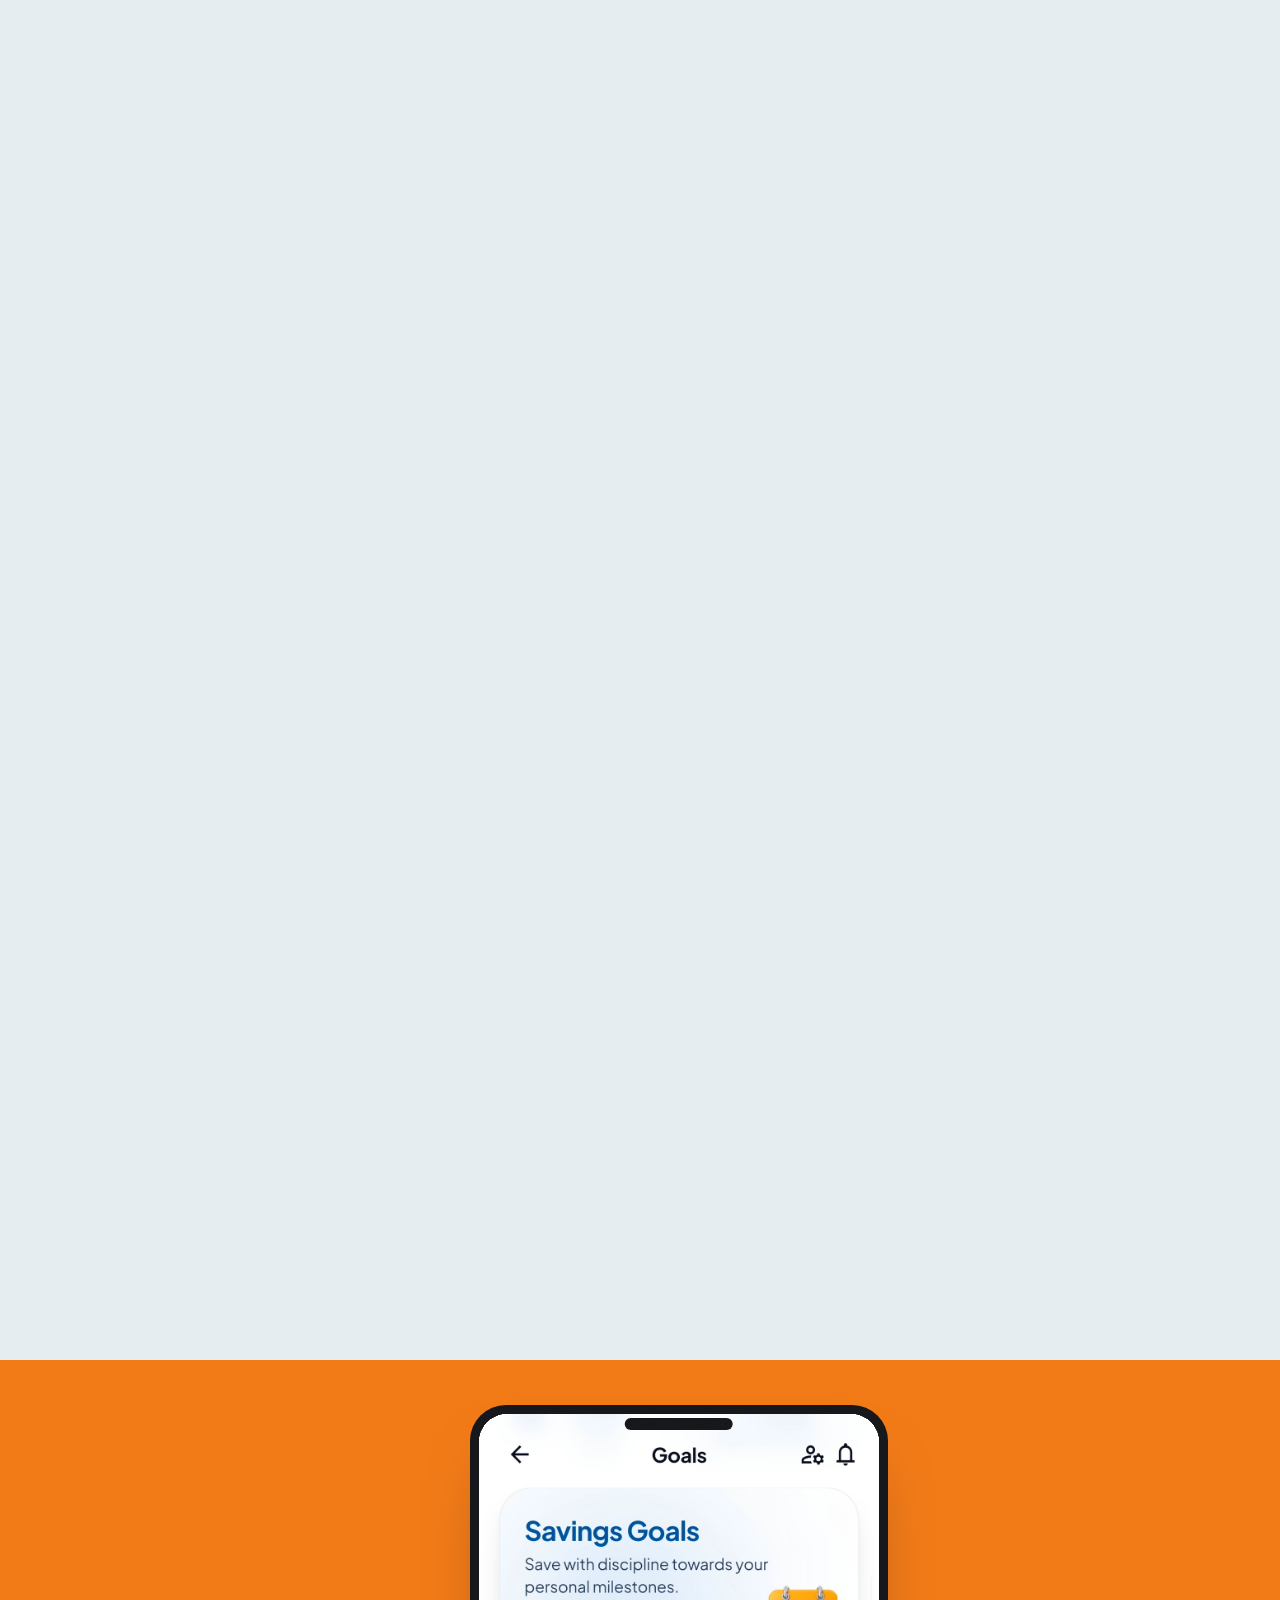
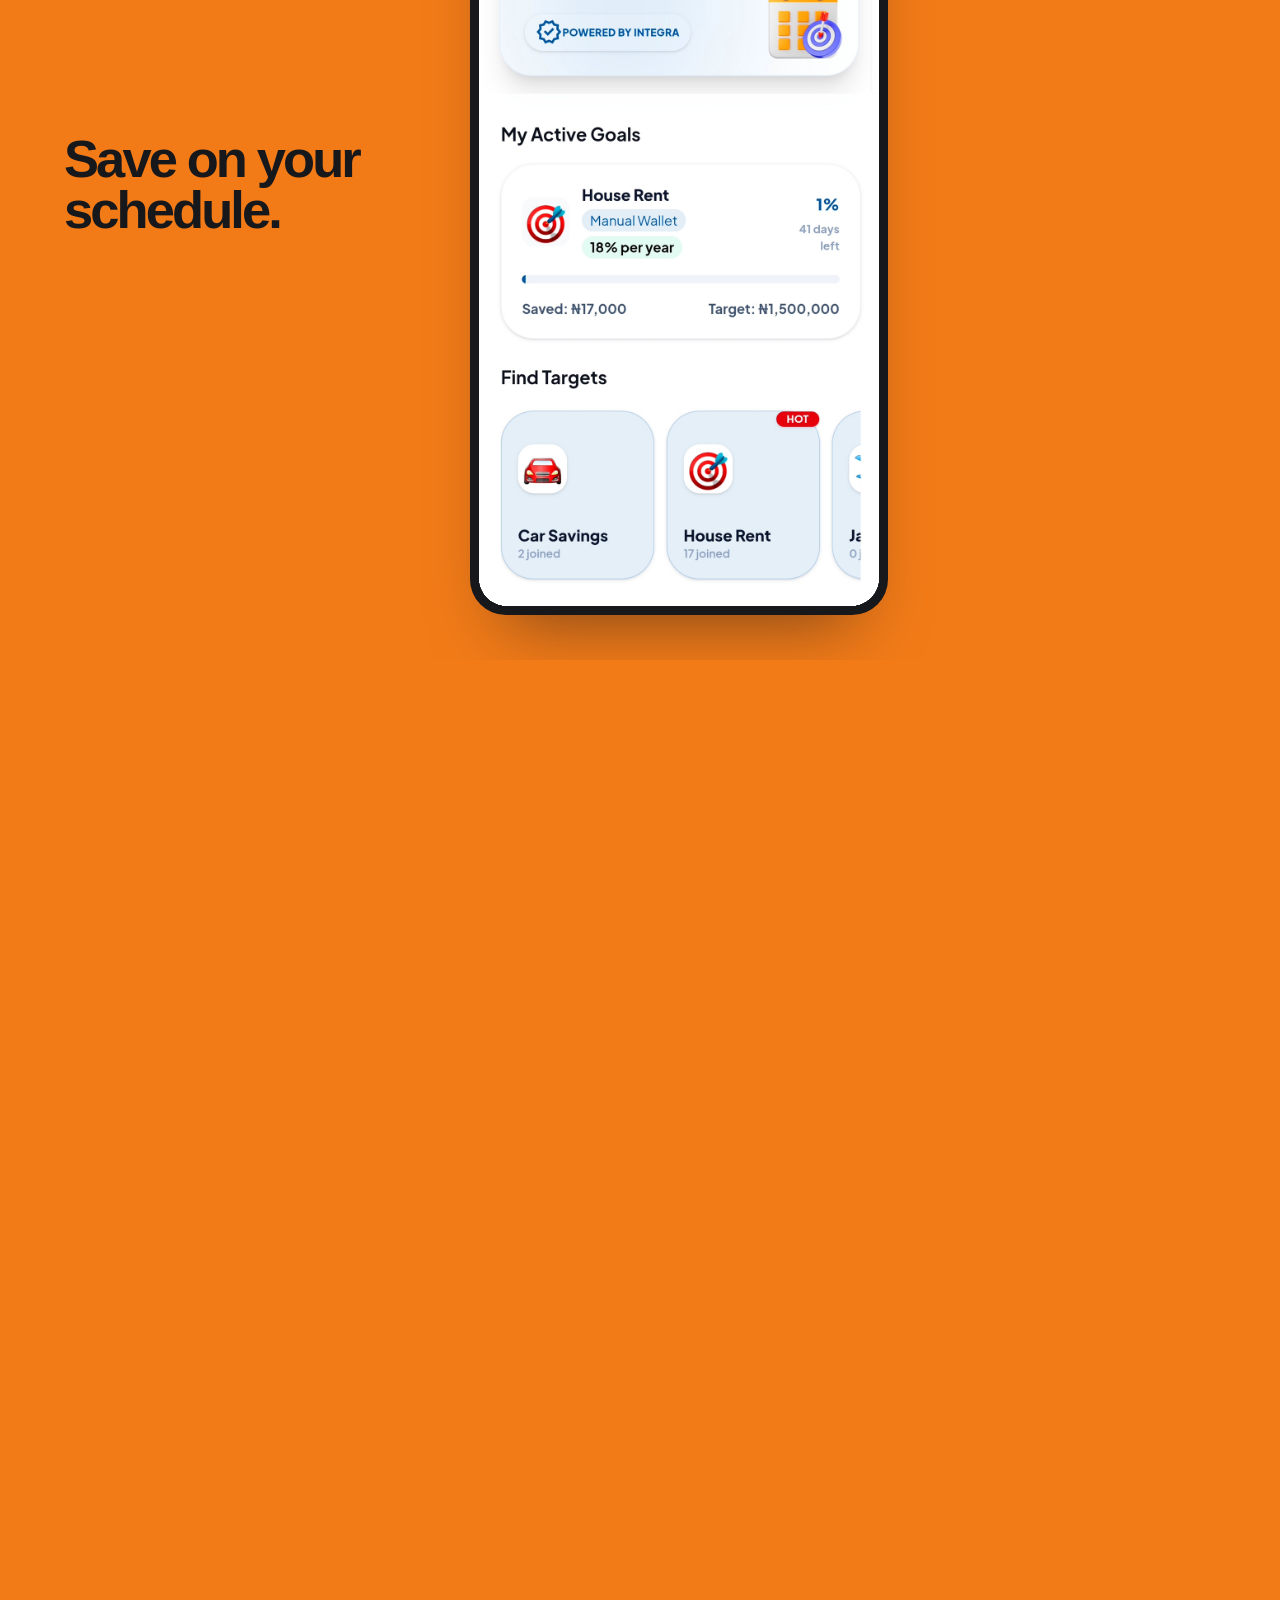
==== commit 57aa0c44: "hi" ====
--- a/index.html
+++ b/index.html
@@ -88,7 +88,7 @@
 <!-- 3 REACH: image grows from the centre -->
 <section id="reach" class="sec">
   <div class="pin">
-    <div class="reach-img" id="reachImg"><i class="cover" id="reachBg" style="background-image:url(image.png)"></i><div class="veil" id="veil"></div></div>
+    <div class="reach-img" id="reachImg"><i class="cover" id="reachBg" style="background-image:url(https://integra.ng/img29.avif)"></i><div class="veil" id="veil"></div></div>
     <div class="reach-copy" id="reachCopy"><h2>Building for collective wealth creation.</h2><p class="lede">Members save, access credit and build financial opportunities together.</p></div>
     <div class="stats4">
       <div class="stat"><strong data-count="25" data-pre="₦" data-suf="B+">₦25B+</strong><span>In member savings targeted by 2030</span></div>
@@ -158,10 +158,11 @@
       <article><span>03</span><div><h3>Faith-Based Groups</h3><p>Churches, fellowships and religious communities organising savings and financial support.</p></div></article>
       <article><span>04</span><div><h3>Workplace Groups</h3><p>Employees building collective savings and financial support systems.</p></div></article>
       <article><span>05</span><div><h3>Social &amp; Investment Clubs</h3><p>Groups pooling funds to save, invest and achieve shared financial goals.</p></div></article>
-    </div>
-  </div>
-
-  <div class="wide" data-par=".04"><i data-par="-.1" style="background-image:url(image.png)" ></i></div>
+      <a class="btn btn-light audience-demo" href="https://integra.ng/contact.html" target="_blank" rel="noopener">Book a demo</a>
+    </div>
+  </div>
+
+  <div class="wide" data-par=".04"><i data-par="-.1" style="background-image:url('3rd image.jpg')" ></i></div>
 </section>
 
 <!-- 7 STORIES -->
@@ -207,6 +208,16 @@
         <span class="story-video-status" role="status" aria-live="polite"></span>
         <div><p>Member testimonial</p><span>Chidera</span></div>
       </div>
+      <div class="scard">
+        <video data-src="vid%20(6).mp4" poster="testimonial-6.jpg" preload="none" playsinline aria-label="INTEGRA member testimonial 6"></video>
+        <button class="story-play" type="button" aria-label="Play member testimonial 6"><svg viewBox="0 0 24 24" aria-hidden="true"><path class="story-icon-play" d="M8 5v14l11-7z"></path><g class="story-icon-pause"><path d="M7 5h4v14H7zM14 5h4v14h-4z"></path></g></svg></button>
+        <span class="story-video-status" role="status" aria-live="polite"></span><div><p>Member testimonial</p><span>INTEGRA Member</span></div>
+      </div>
+      <div class="scard">
+        <video data-src="vid%20(7).mp4" poster="testimonial-7.jpg" preload="none" playsinline aria-label="INTEGRA member testimonial 7"></video>
+        <button class="story-play" type="button" aria-label="Play member testimonial 7"><svg viewBox="0 0 24 24" aria-hidden="true"><path class="story-icon-play" d="M8 5v14l11-7z"></path><g class="story-icon-pause"><path d="M7 5h4v14H7zM14 5h4v14h-4z"></path></g></svg></button>
+        <span class="story-video-status" role="status" aria-live="polite"></span><div><p>Member testimonial</p><span>INTEGRA Member</span></div>
+      </div>
     </div>
     <div class="story-scrollbar" aria-hidden="true"><span></span></div>
   </div>
@@ -218,7 +229,7 @@
 <section id="join" class="sec top-round">
   <h2 data-par="-.05">Join the financial ecosystem powered by community.</h2>
   <p class="lede" data-par="-.03">Download the INTEGRA app to start saving, explore member services and build wealth together.</p>
-  <div class="join-img" data-par=".06"><i class="cover" data-par="-.12" style="background-image:var(--img-event)"></i></div>
+  <div class="join-img" data-par=".06"><i class="cover" data-par="-.12" style="background-image:url(https://integra.ng/img30.webp)"></i></div>
   <div class="btns">
     <button class="btn btn-light join-integra" type="button"><img class="play-icon" src="play-store.svg" alt="" aria-hidden="true"><img class="apple-icon" src="apple-store.svg" alt="" aria-hidden="true">Join INTEGRA</button>
   </div>
@@ -248,7 +259,7 @@
   <div class="f-legal">
     <p style="max-width: 90%; text-wrap:wrap ;">Incorporated in 2023, INTEGRA operates with a cooperative model and managed by INTEGRA Synergia Limited. We do not solicit funds from the general public, and contributions are reserved for our members only.
 
-INTEGRA partners with CBN-approved banks, NDIC-insured financial institutions, and SEC-licensed fund/asset managers to offer services within our community.</p>
+<br>INTEGRA partners with CBN-approved banks, NDIC-insured financial institutions, and SEC-licensed fund/asset managers to offer services within our community.</p>
   </div>
   <div class="f-bot">&copy; 2026 INTEGRA Synergia Limited. All rights reserved.</div>
 </footer>
--- a/integra-coop.css
+++ b/integra-coop.css
@@ -11,7 +11,7 @@
   --gx: max(clamp(20px, 5vw, 84px), env(safe-area-inset-left, 0px));
   --head: clamp(84px, 12svh, 110px);
   --ease: cubic-bezier(0.7, 0, 0.2, 1);
-  --img-event: url([data-uri]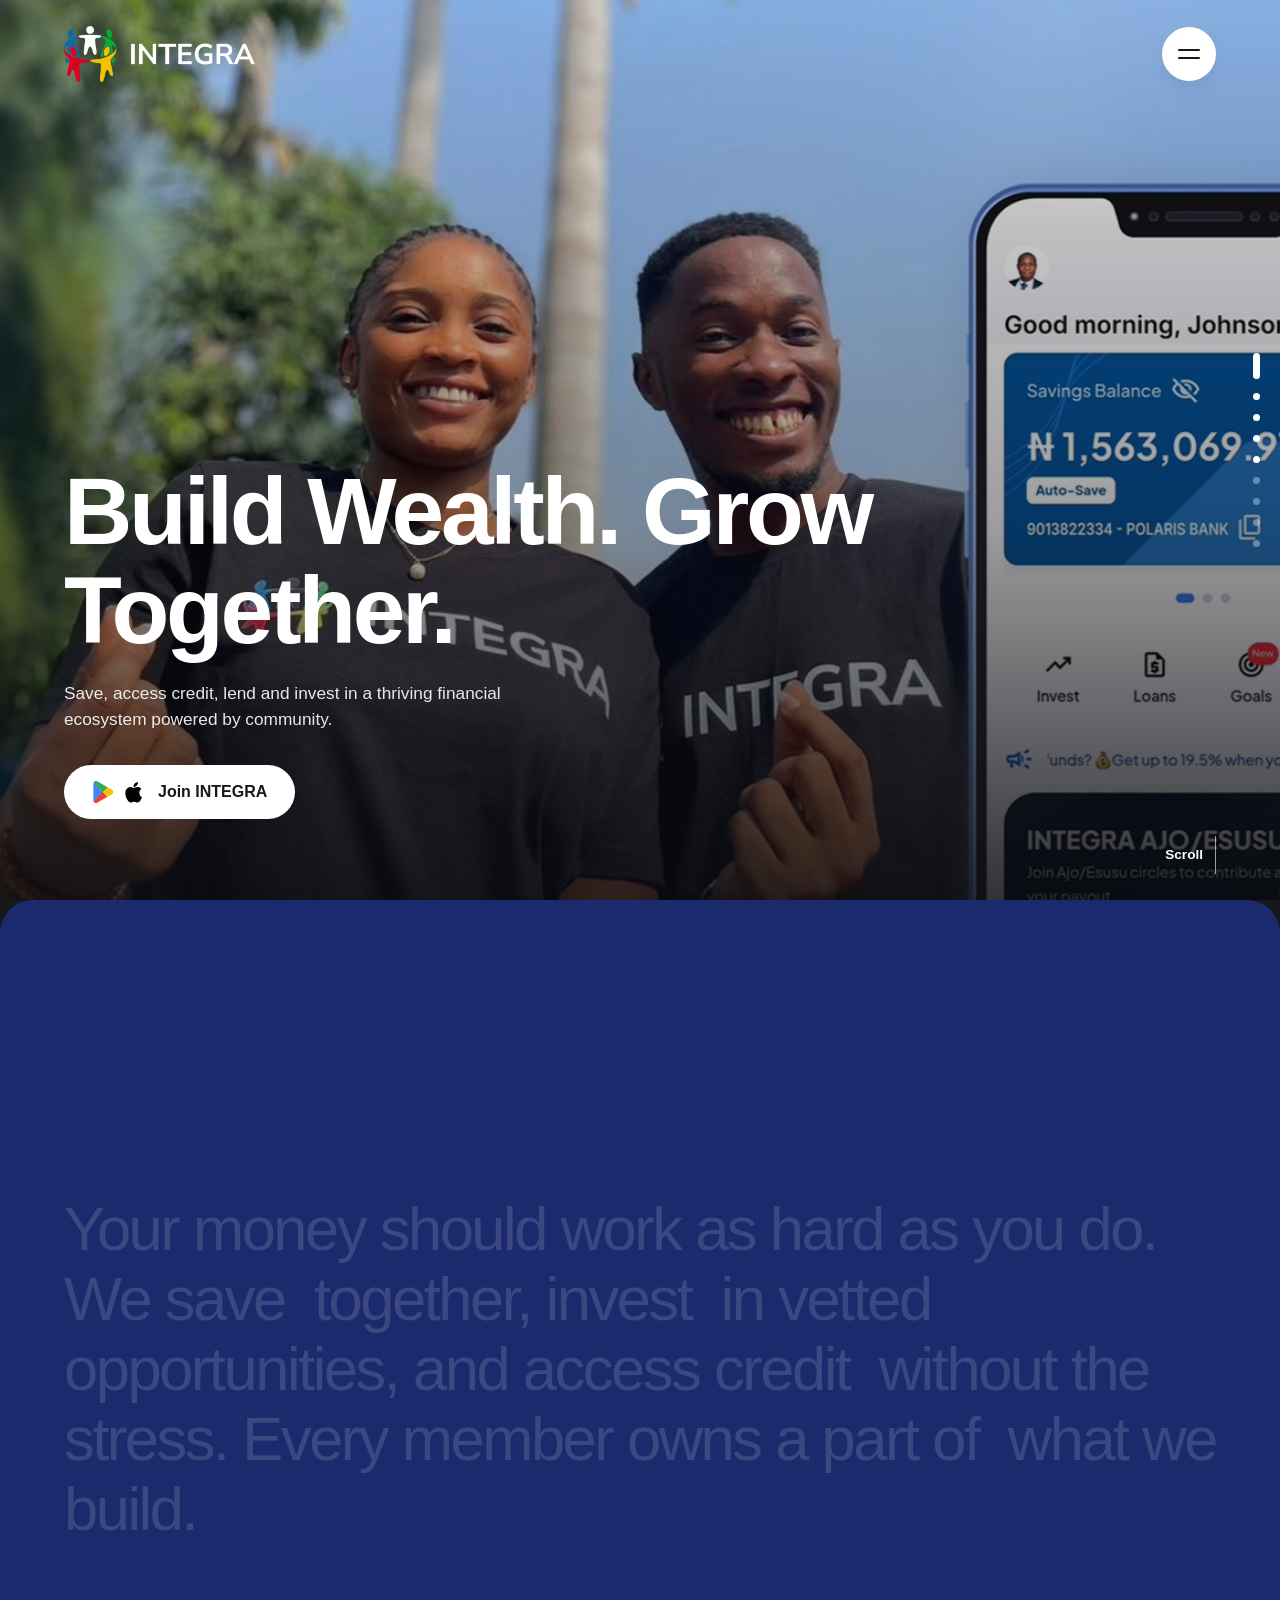
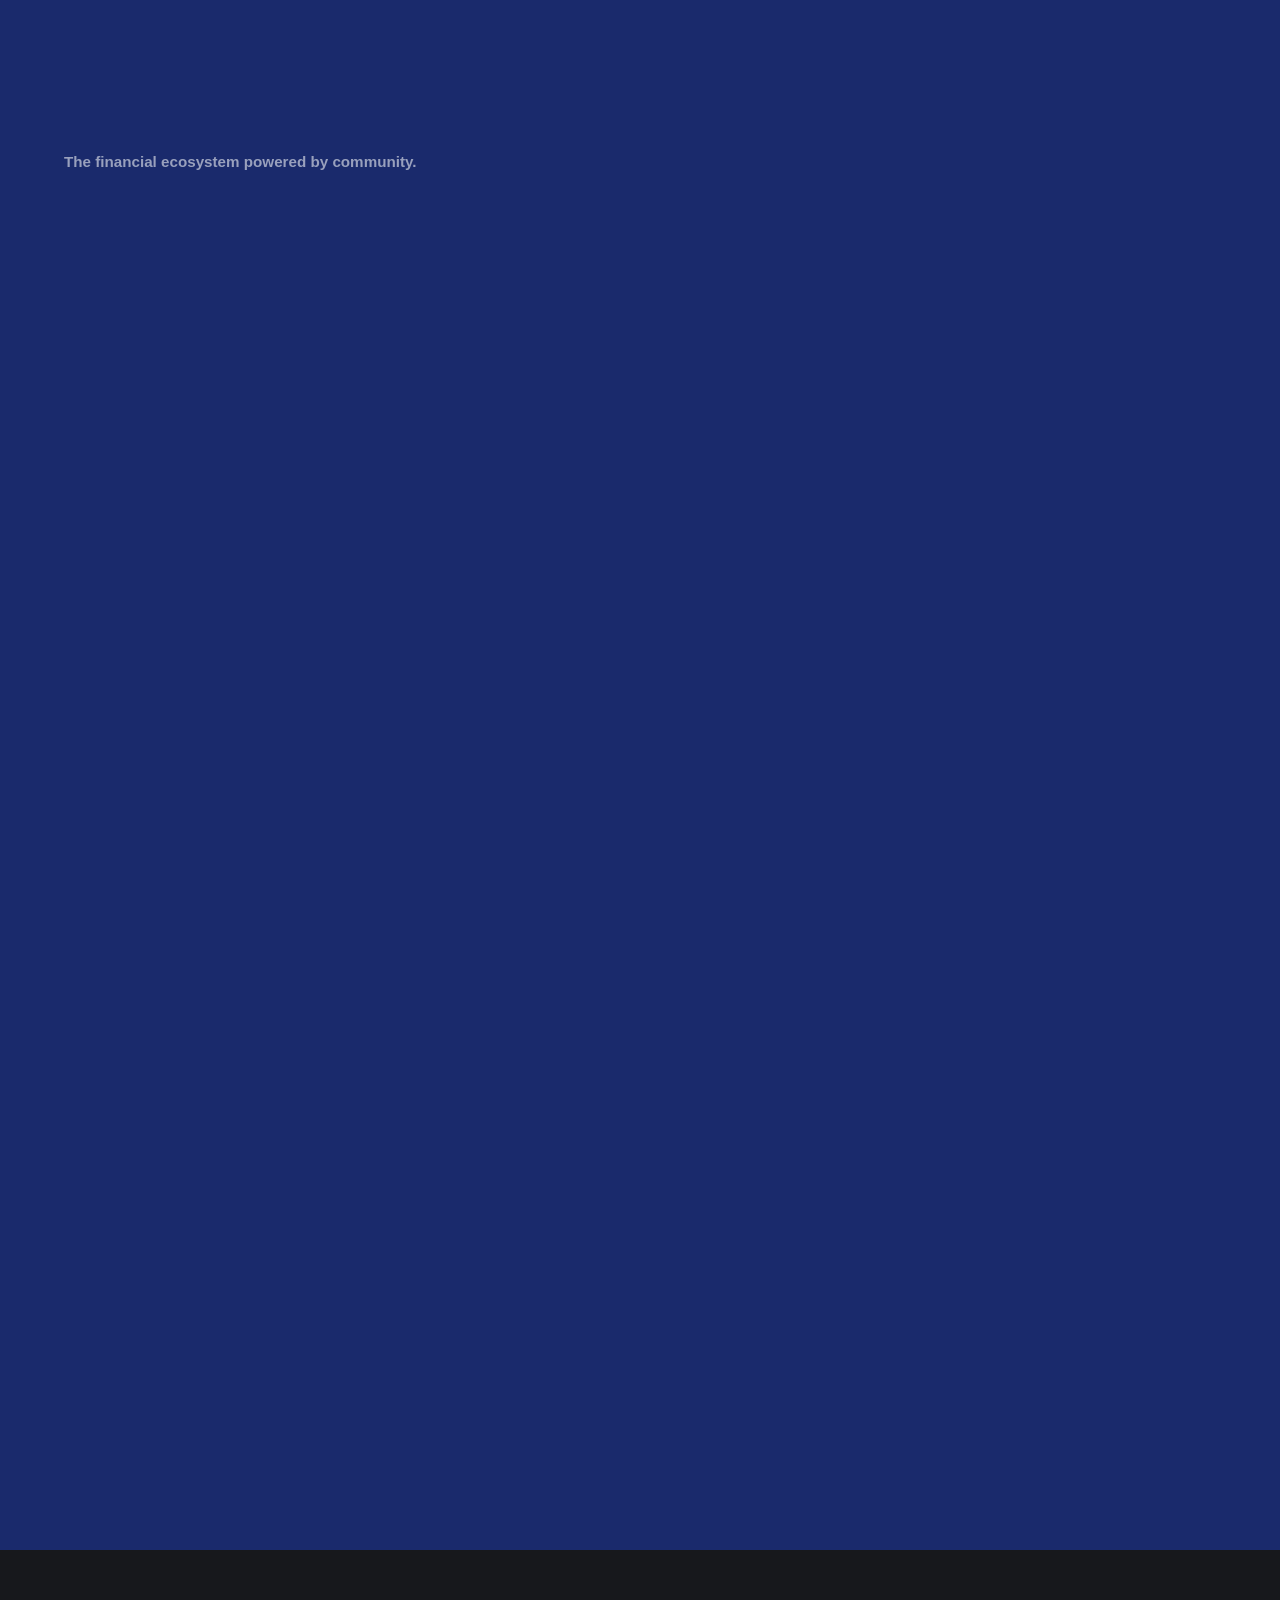
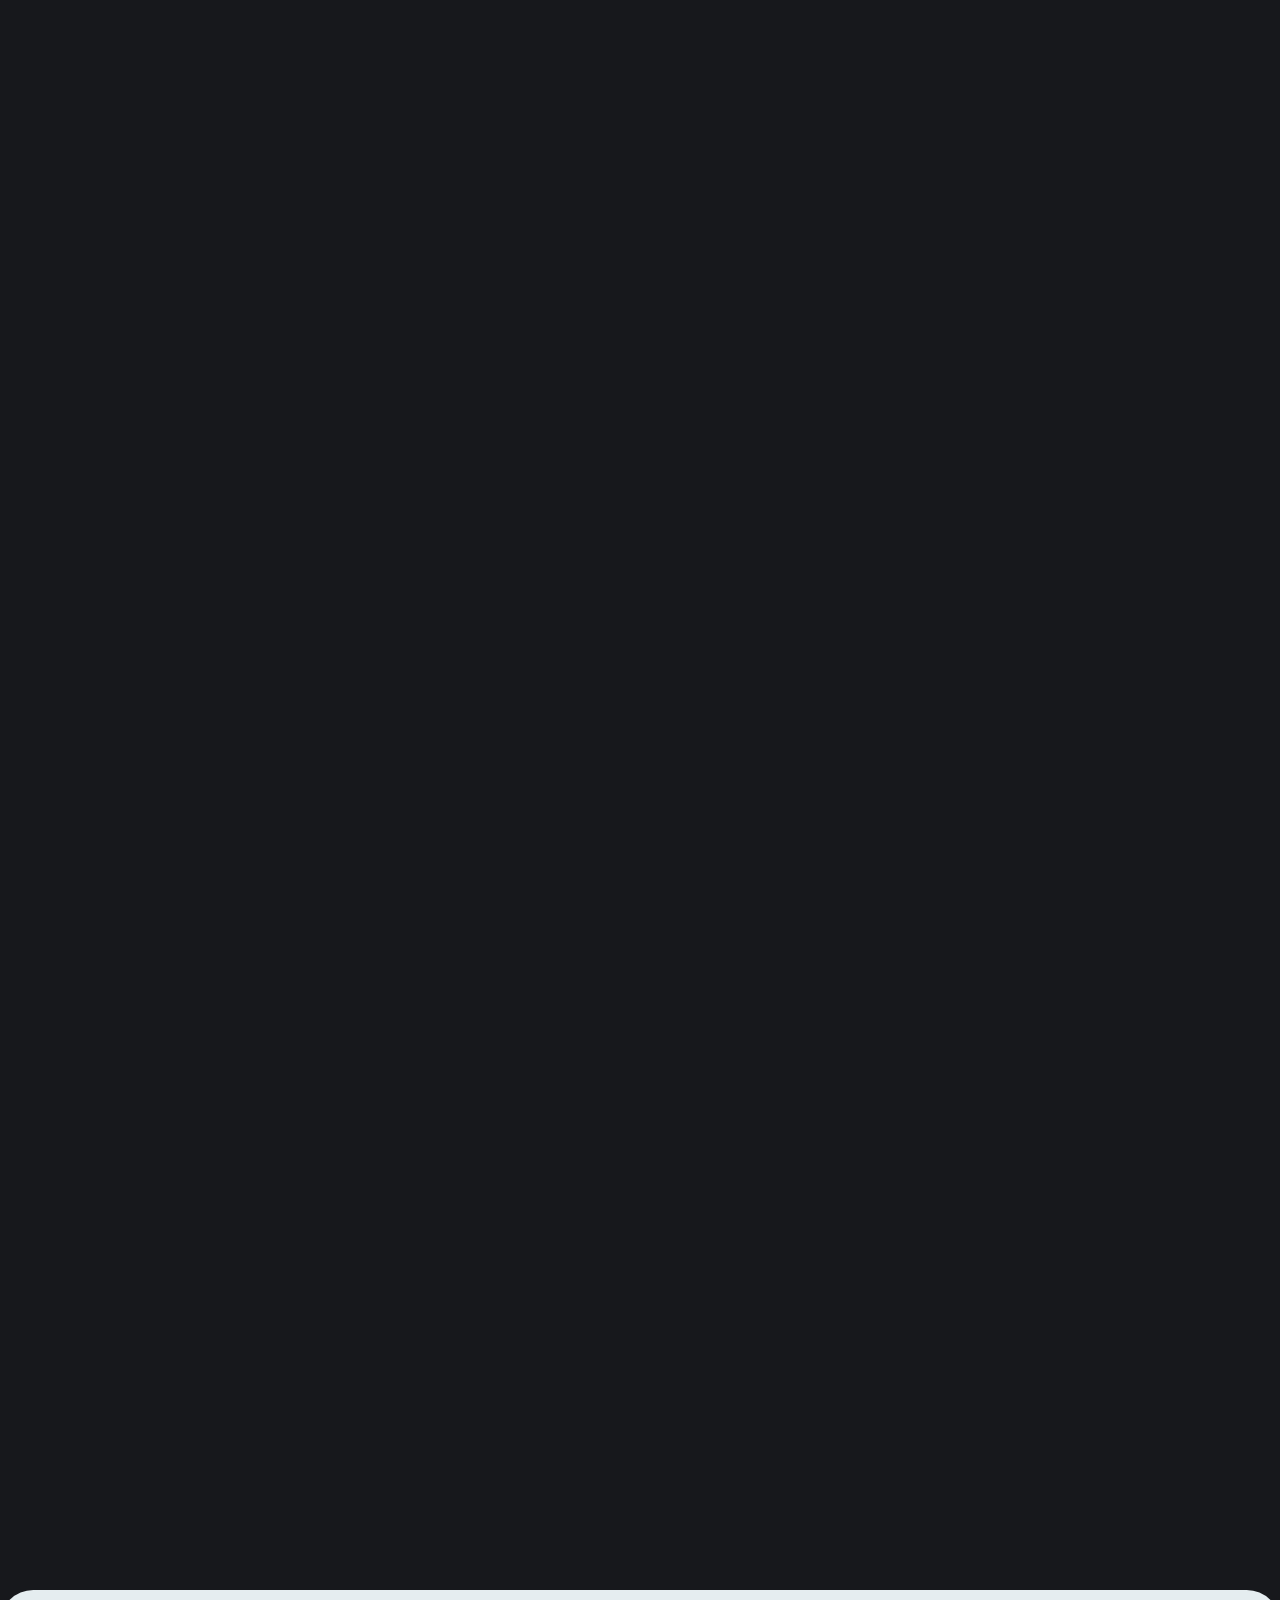
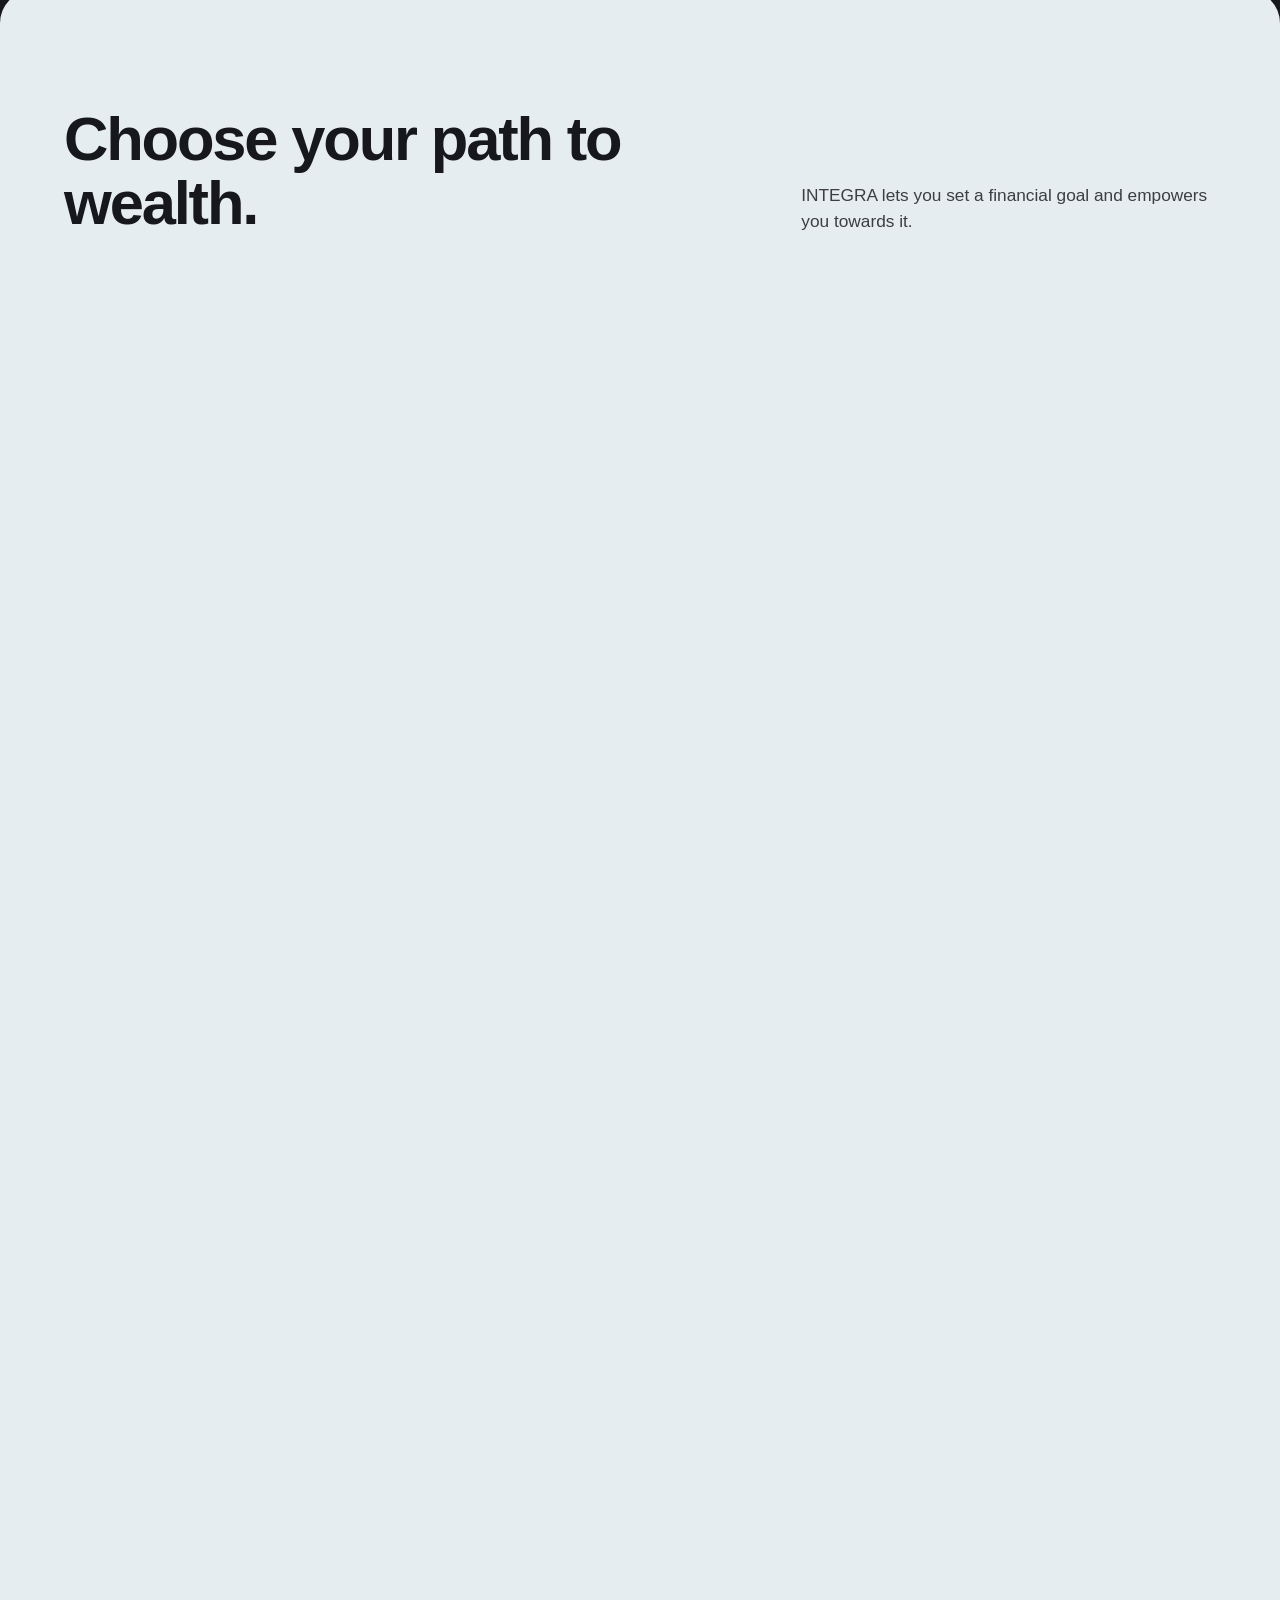
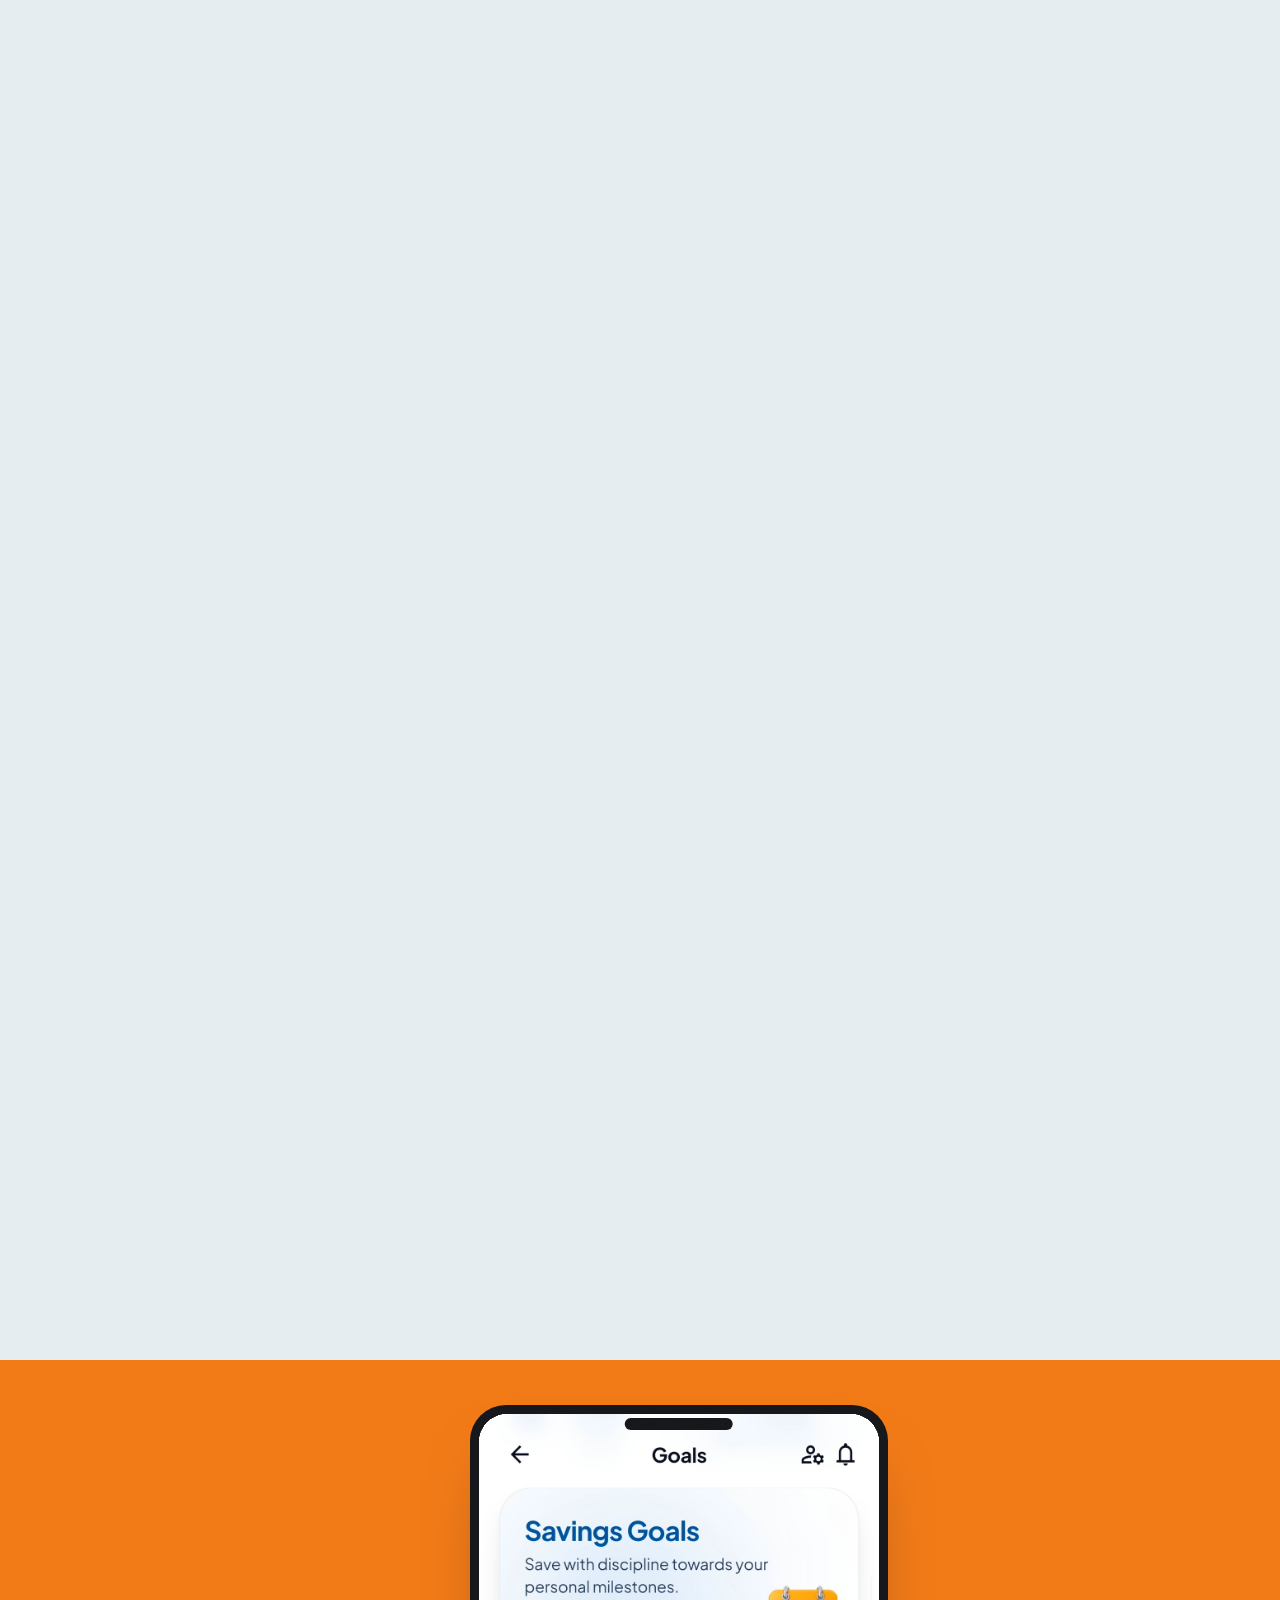
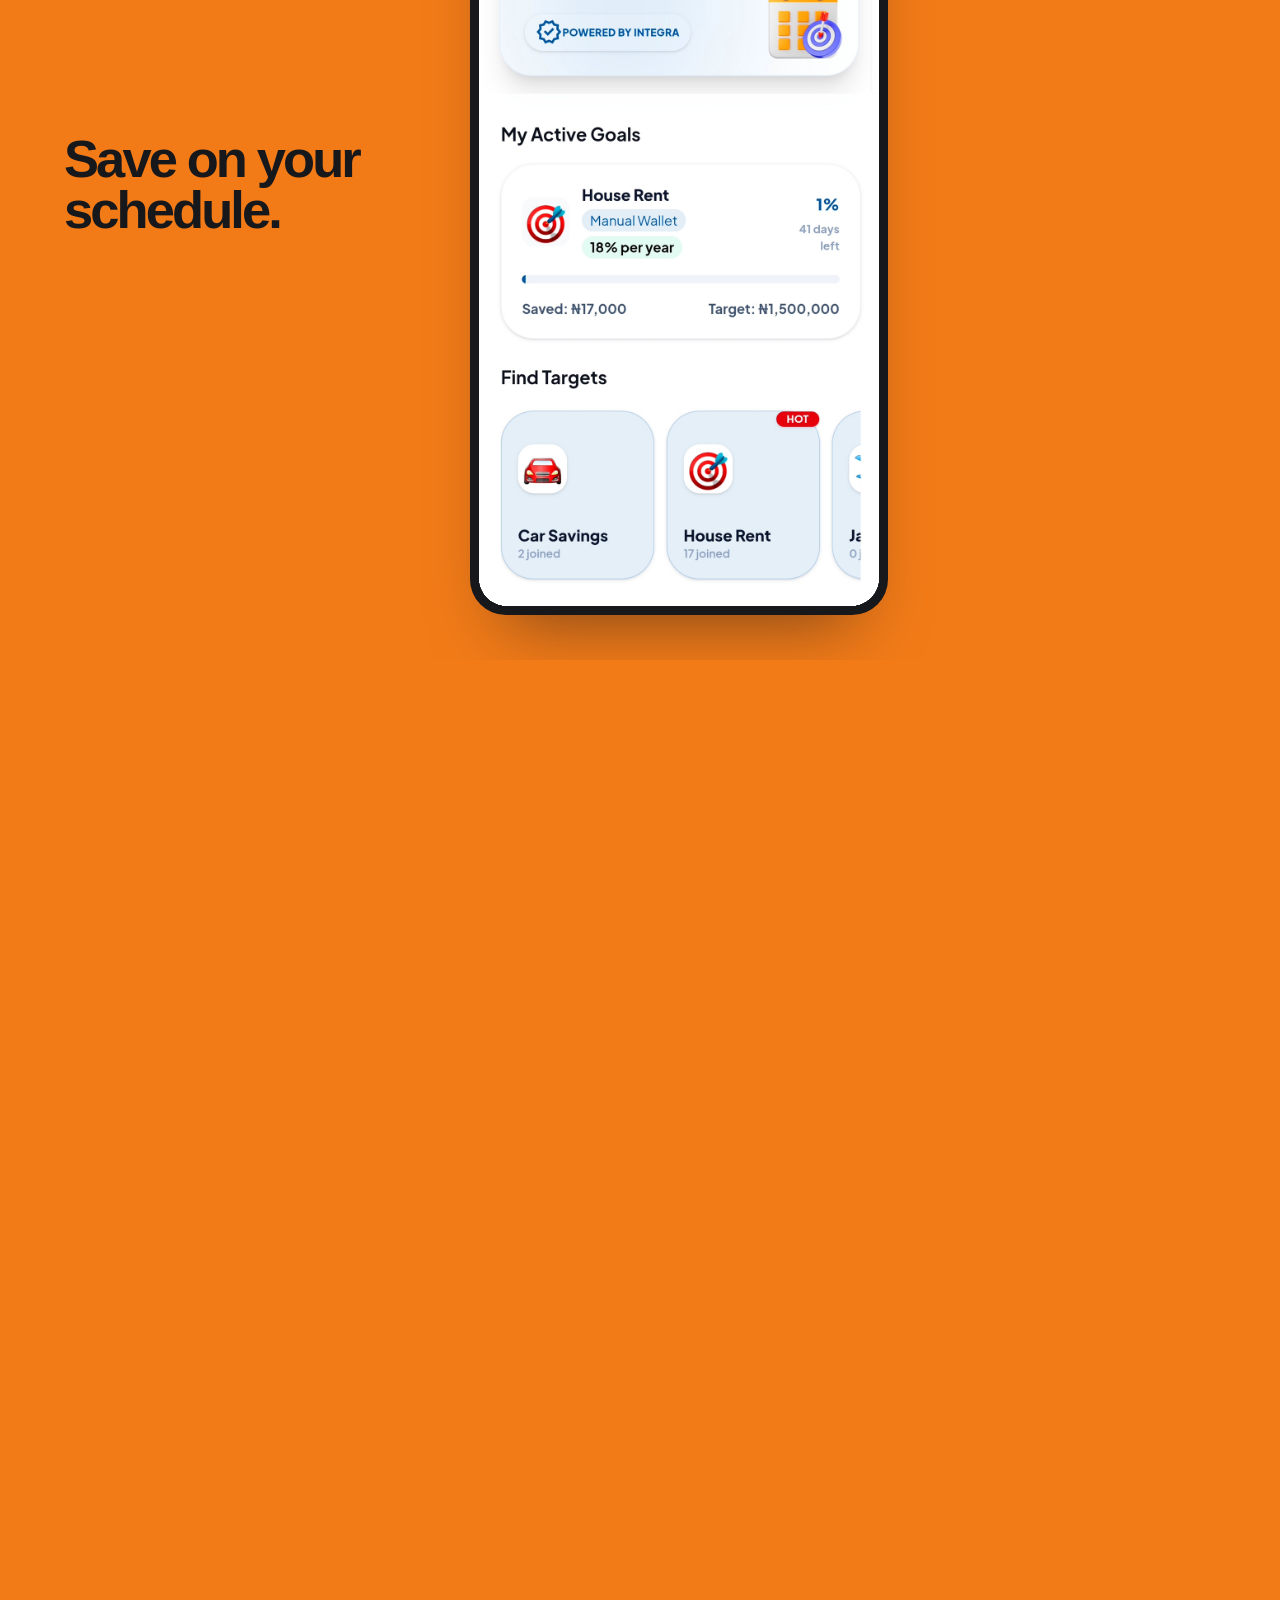
==== commit 20a22e6a: "faq add" ====
--- a/index.html
+++ b/index.html
@@ -5,14 +5,14 @@
 <meta name="viewport" content="width=device-width,initial-scale=1,viewport-fit=cover">
 <title>INTEGRA | Build Wealth. Grow Together.</title>
 <meta name="description" content="Save, access credit, lend and invest in a thriving financial ecosystem powered by community. Build wealth together with INTEGRA.">
-<link rel="icon" href="[data-uri]">
+<link rel="icon" href="https://re-integra.vercel.app/integra-icon-colour.svg">
 <link rel="preconnect" href="https://fonts.googleapis.com">
 <link rel="preconnect" href="https://fonts.gstatic.com" crossorigin>
 <link rel="stylesheet" href="https://fonts.googleapis.com/css2?family=Plus+Jakarta+Sans:wght@400;500;600;700&display=swap">
 <!--
   IMAGES TO REPLACE
   Hero, join and first menu photo use --img-event; the second menu photo uses --img-group.
-  The reach section randomly uses integra1.jpg or integra2.jpg, and the trust banner uses img1.jpeg.
+  The reach section uses https://integra.ng/img29.avif.
   Product cards and member testimonials use local files.
 -->
 <link rel="stylesheet" href="integra-coop.css">
@@ -37,7 +37,7 @@
     <div class="m-cols">
       <div><h4 class="m-it">Explore</h4>
         <a class="m-it" href="#" data-go="hero">Home</a><a class="m-it" href="#" data-go="reach">About Us</a><a class="m-it" href="#" data-go="paths">Products</a>
-        <a class="m-it" href="#" data-go="pillars">Community</a><a class="m-it" href="https://integra.ng/blog.html" target="_blank" rel="noopener">Blog</a><a class="m-it" href="https://integra.ng/contact.html" target="_blank" rel="noopener">Contact</a></div>
+        <a class="m-it" href="#" data-go="pillars">Community</a><a class="m-it" href="https://integra.ng/blog.html" target="_blank" rel="noopener">Blog</a><a class="m-it" href="contact.html">Contact</a></div>
       <div><h4 class="m-it">Get started</h4>
         <button class="m-it join-integra" type="button">Join INTEGRA</button>
         <h4 class="m-it" style="margin-top:14px">Follow</h4>
@@ -158,7 +158,7 @@
       <article><span>03</span><div><h3>Faith-Based Groups</h3><p>Churches, fellowships and religious communities organising savings and financial support.</p></div></article>
       <article><span>04</span><div><h3>Workplace Groups</h3><p>Employees building collective savings and financial support systems.</p></div></article>
       <article><span>05</span><div><h3>Social &amp; Investment Clubs</h3><p>Groups pooling funds to save, invest and achieve shared financial goals.</p></div></article>
-      <a class="btn btn-light audience-demo" href="https://integra.ng/contact.html" target="_blank" rel="noopener">Book a demo</a>
+      <a class="btn btn-light audience-demo" href="contact.html?topic=Institutional%20Partnerships">Book a demo</a>
     </div>
   </div>
 
@@ -177,53 +177,54 @@
     </div>
     <div class="cards3" id="storiesTrack">
       <div class="scard">
-        <video data-src="vid%20(1).mp4" poster="testimonial-1.jpg" preload="none" playsinline aria-label="INTEGRA member testimonial 1"></video>
-        <button class="story-play" type="button" aria-label="Play Glory's testimonial">
+        <video data-src="vid%20(1).mp4" poster="testimonial-1.jpg" preload="none" playsinline aria-label="Beloved's video"></video>
+        <button class="story-play" type="button" aria-label="Play Beloved's video">
           <svg viewBox="0 0 24 24" aria-hidden="true"><path class="story-icon-play" d="M8 5v14l11-7z"></path><g class="story-icon-pause"><path d="M7 5h4v14H7zM14 5h4v14h-4z"></path></g></svg>
         </button>
         <span class="story-video-status" role="status" aria-live="polite"></span>
         <div><p>“It has helped me develop a consistent saving habit, even during challenging months.”</p><span>Beloved</span></div>
       </div>
       <div class="scard">
-        <video data-src="vid%20(5).mp4" poster="testimonial-2.jpg" preload="none" playsinline aria-label="INTEGRA member testimonial 2"></video>
-        <button class="story-play" type="button" aria-label="Play Idara's testimonial">
+        <video data-src="vid%20(5).mp4" poster="testimonial-2.jpg" preload="none" playsinline aria-label="Christopher's video"></video>
+        <button class="story-play" type="button" aria-label="Play Christopher's video">
           <svg viewBox="0 0 24 24" aria-hidden="true"><path class="story-icon-play" d="M8 5v14l11-7z"></path><g class="story-icon-pause"><path d="M7 5h4v14H7zM14 5h4v14h-4z"></path></g></svg>
         </button>
         <span class="story-video-status" role="status" aria-live="polite"></span>
         <div><p>“I’ve seen real improvement in my mindset, finances, and daily decision-making.”</p><span>Christopher</span></div>
       </div>
       <div class="scard">
-        <video data-src="vid%20(3).mp4" poster="testimonial-3.jpg" preload="none" playsinline aria-label="INTEGRA member testimonial 3"></video>
-        <button class="story-play" type="button" aria-label="Play Victor's testimonial">
+        <video data-src="vid%20(3).mp4" poster="testimonial-3.jpg" preload="none" playsinline aria-label="Glory's video"></video>
+        <button class="story-play" type="button" aria-label="Play Glory's video">
           <svg viewBox="0 0 24 24" aria-hidden="true"><path class="story-icon-play" d="M8 5v14l11-7z"></path><g class="story-icon-pause"><path d="M7 5h4v14H7zM14 5h4v14h-4z"></path></g></svg>
         </button>
         <span class="story-video-status" role="status" aria-live="polite"></span>
         <div><p>“I have learnt how to save. I have been able to access loans to boost my personal development.”</p><span>Glory</span></div>
       </div>
-      <div class="scard">
-        <video data-src="vid%20(4).mp4" poster="testimonial-4.jpg" preload="none" playsinline aria-label="INTEGRA member testimonial 4"></video>
-        <button class="story-play" type="button" aria-label="Play member testimonial 4">
-          <svg viewBox="0 0 24 24" aria-hidden="true"><path class="story-icon-play" d="M8 5v14l11-7z"></path><g class="story-icon-pause"><path d="M7 5h4v14H7zM14 5h4v14h-4z"></path></g></svg>
-        </button>
-        <span class="story-video-status" role="status" aria-live="polite"></span>
-        <div><p>Member testimonial</p><span>Chidera</span></div>
-      </div>
-      <div class="scard">
-        <video data-src="vid%20(6).mp4" poster="testimonial-6.jpg" preload="none" playsinline aria-label="INTEGRA member testimonial 6"></video>
-        <button class="story-play" type="button" aria-label="Play member testimonial 6"><svg viewBox="0 0 24 24" aria-hidden="true"><path class="story-icon-play" d="M8 5v14l11-7z"></path><g class="story-icon-pause"><path d="M7 5h4v14H7zM14 5h4v14h-4z"></path></g></svg></button>
-        <span class="story-video-status" role="status" aria-live="polite"></span><div><p>Member testimonial</p><span>INTEGRA Member</span></div>
-      </div>
-      <div class="scard">
-        <video data-src="vid%20(7).mp4" poster="testimonial-7.jpg" preload="none" playsinline aria-label="INTEGRA member testimonial 7"></video>
-        <button class="story-play" type="button" aria-label="Play member testimonial 7"><svg viewBox="0 0 24 24" aria-hidden="true"><path class="story-icon-play" d="M8 5v14l11-7z"></path><g class="story-icon-pause"><path d="M7 5h4v14H7zM14 5h4v14h-4z"></path></g></svg></button>
-        <span class="story-video-status" role="status" aria-live="polite"></span><div><p>Member testimonial</p><span>INTEGRA Member</span></div>
+
+      <div class="scard">
+        <video data-src="vid%20(6).mp4" poster="testimonial-6.jpg" preload="none" playsinline aria-label="Kene's video"></video>
+        <button class="story-play" type="button" aria-label="Play Kene's video"><svg viewBox="0 0 24 24" aria-hidden="true"><path class="story-icon-play" d="M8 5v14l11-7z"></path><g class="story-icon-pause"><path d="M7 5h4v14H7zM14 5h4v14h-4z"></path></g></svg></button>
+        <span class="story-video-status" role="status" aria-live="polite"></span><div><p>It gave me the structure to save consistently and grew my financial intelligence in nine months.</p><span>Kene</span></div>
+      </div>
+      <div class="scard">
+        <video data-src="vid%20(7).mp4" poster="testimonial-7.jpg" preload="none" playsinline aria-label="Glory's video"></video>
+        <button class="story-play" type="button" aria-label="Play Glory's video"><svg viewBox="0 0 24 24" aria-hidden="true"><path class="story-icon-play" d="M8 5v14l11-7z"></path><g class="story-icon-pause"><path d="M7 5h4v14H7zM14 5h4v14h-4z"></path></g></svg></button>
+        <span class="story-video-status" role="status" aria-live="polite"></span><div><p>The community here holds me accountable and helps grow my savings.</p><span>Glory</span></div>
       </div>
     </div>
     <div class="story-scrollbar" aria-hidden="true"><span></span></div>
   </div>
 </section>
 
-<section id="faq" class="sec top-round"><h2 data-par="-.05">Frequently asked questions.</h2><div><div class="q open"><button aria-expanded="true">How does INTEGRA work?<b>+</b></button><div class="a"><p>INTEGRA is a member-focused cooperative. Members can save, access credit, lend and join investment opportunities through the cooperative.</p></div></div><div class="q"><button aria-expanded="false">Do I need experience to invest?<b>+</b></button><div class="a"><p>No. Opportunities and terms are shared with members before they decide. You can also book a financial advisory session to discuss your goals.</p></div></div><div class="q"><button aria-expanded="false">How do I join?<b>+</b></button><div class="a"><p>Download the INTEGRA app using the Android or iOS option, then follow the steps to create your account and explore membership.</p></div></div><div class="q"><button aria-expanded="false">How are member contributions handled?<b>+</b></button><div class="a"><p>INTEGRA operates under a cooperative model for members. It partners with CBN-approved banks, NDIC-insured financial institutions and SEC-licensed fund or asset managers to offer services within the community.</p></div></div><div class="q"><button aria-expanded="false">What can I borrow?<b>+</b></button><div class="a"><p>Loan eligibility, rates, limits and repayment terms depend on applicable conditions and approval. Check the app or contact the team for current details.</p></div></div><a class="faq-more" href="https://integra.ng/faq.html" target="_blank" rel="noopener">More FAQs <span aria-hidden="true">→</span></a></div></section>
+<section id="faq" class="sec top-round"><h2 data-par="-.05">Frequently asked questions.</h2><div>
+  <div class="q open"><button aria-expanded="true">What is INTEGRA?<b>+</b></button><div class="a"><p>INTEGRA is a community-powered financial ecosystem where you can save, access credit, lend and invest together with other members. It also runs financial education sessions, advisory sessions and community events.</p></div></div>
+  <div class="q"><button aria-expanded="false">How does INTEGRA work?<b>+</b></button><div class="a"><p>You create an account in the app, save, pick a goal or a product, and automate it. You also have access to a community, the financial workshops and the advisory sessions to keep you on track. Members save side by side, borrow from a pool they also contribute to, and invest together in vetted deals.</p></div></div>
+  <div class="q"><button aria-expanded="false">How do I join INTEGRA?<b>+</b></button><div class="a"><p>Download the INTEGRA app from the Google Play Store or Apple App Store. Create your account, enter your personal details and complete identity verification.</p></div></div>
+  <div class="q"><button aria-expanded="false">Do my savings earn returns?<b>+</b></button><div class="a"><p>Yes. Savings with Dividends pays yearly dividends that depend on INTEGRA's annual performance, and the average over the past three years has been 22%. Goal Savings is 18% and Member Fixed Savings (MFS) is up to 22.5%, subject to product terms. Note that rates can change for members, so confirm the current rate in the app before you save.</p></div></div>
+  <div class="q"><button aria-expanded="false">What are INTEGRA's loan rates?<b>+</b></button><div class="a"><p>Personal loans for members are priced at 1.5% per month and business loans at 4% per month, subject to the loan agreement/collateral/guarantor, fees and repayment terms.</p></div></div>
+    <div class="q"><button aria-expanded="false">What is Ajo (Money Circle)?<b>+</b></button><div class="a"><p>Ajo is a group savings arrangement where members contribute on a schedule and take turns receiving the pooled amount. If 10 people each contribute ₦100,000, the member whose turn it is receives ₦1,000,000. Ajo does not pay interest.</p></div></div>
+<a class="faq-more" href="faq.html" target="_blank" rel="noopener">More FAQs <span aria-hidden="true">→</span></a>
+</div></section>
 
 <!-- 8 JOIN -->
 <section id="join" class="sec top-round">
@@ -238,7 +239,7 @@
 <footer>
   <div class="f-grid">
     <div><a class="brand" href="#" data-go="hero"><img src="integra-lockup-white.png" alt="INTEGRA"></a><p>Build Wealth. Grow Together.</p></div>
-    <div><h4>Help and services</h4><a href="https://integra.ng/about.html" target="_blank" rel="noopener">How does it work</a><a href="https://integra.ng/faq.html" target="_blank" rel="noopener">FAQs</a><a href="https://integra.ng/contact.html" target="_blank" rel="noopener">Contact</a></div>
+    <div><h4>Help and services</h4><a href="https://integra.ng/about.html" target="_blank" rel="noopener">How does it work</a><a href="https://integra.ng/faq.html" target="_blank" rel="noopener">FAQs</a><a href="contact.html">Contact</a></div>
     <div><h4>Explore</h4><a href="https://integra.ng/blog.html" target="_blank" rel="noopener">Blog</a><a href="#" data-go="paths">Products</a><a href="#" data-go="app">The App</a><a href="#" data-go="pillars">Community</a></div>
     <div><h4>Connect with us</h4><a href="mailto:support@integra.ng">support@integra.ng</a><a href="tel:+2349015376307">+234 901 537 6307</a><p class="f-address">5, Kwaji Close, Maitama, FCT-Abuja, Nigeria</p></div>
     <div>
--- a/integra-coop.css
+++ b/integra-coop.css
@@ -1837,4 +1837,4 @@
   align-self: center;
   justify-self: start;
   margin: 0;
-}
+}
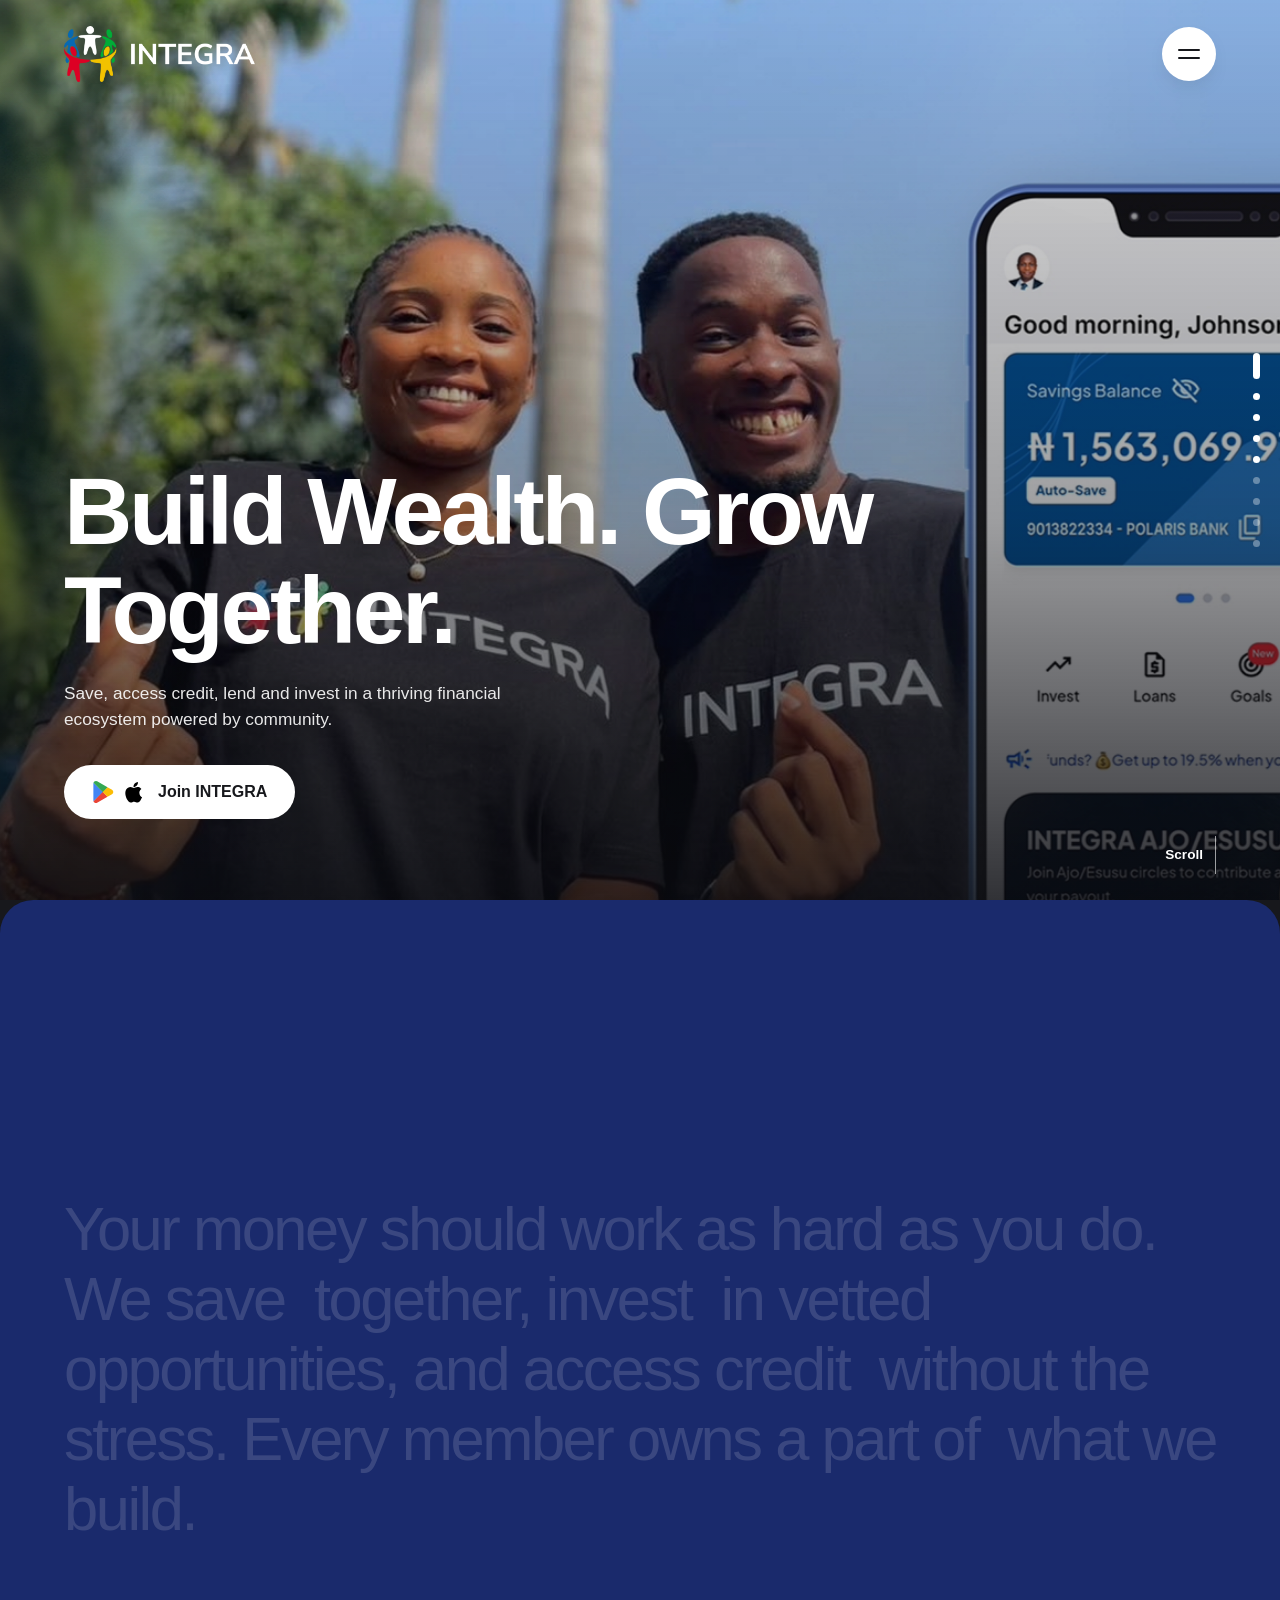
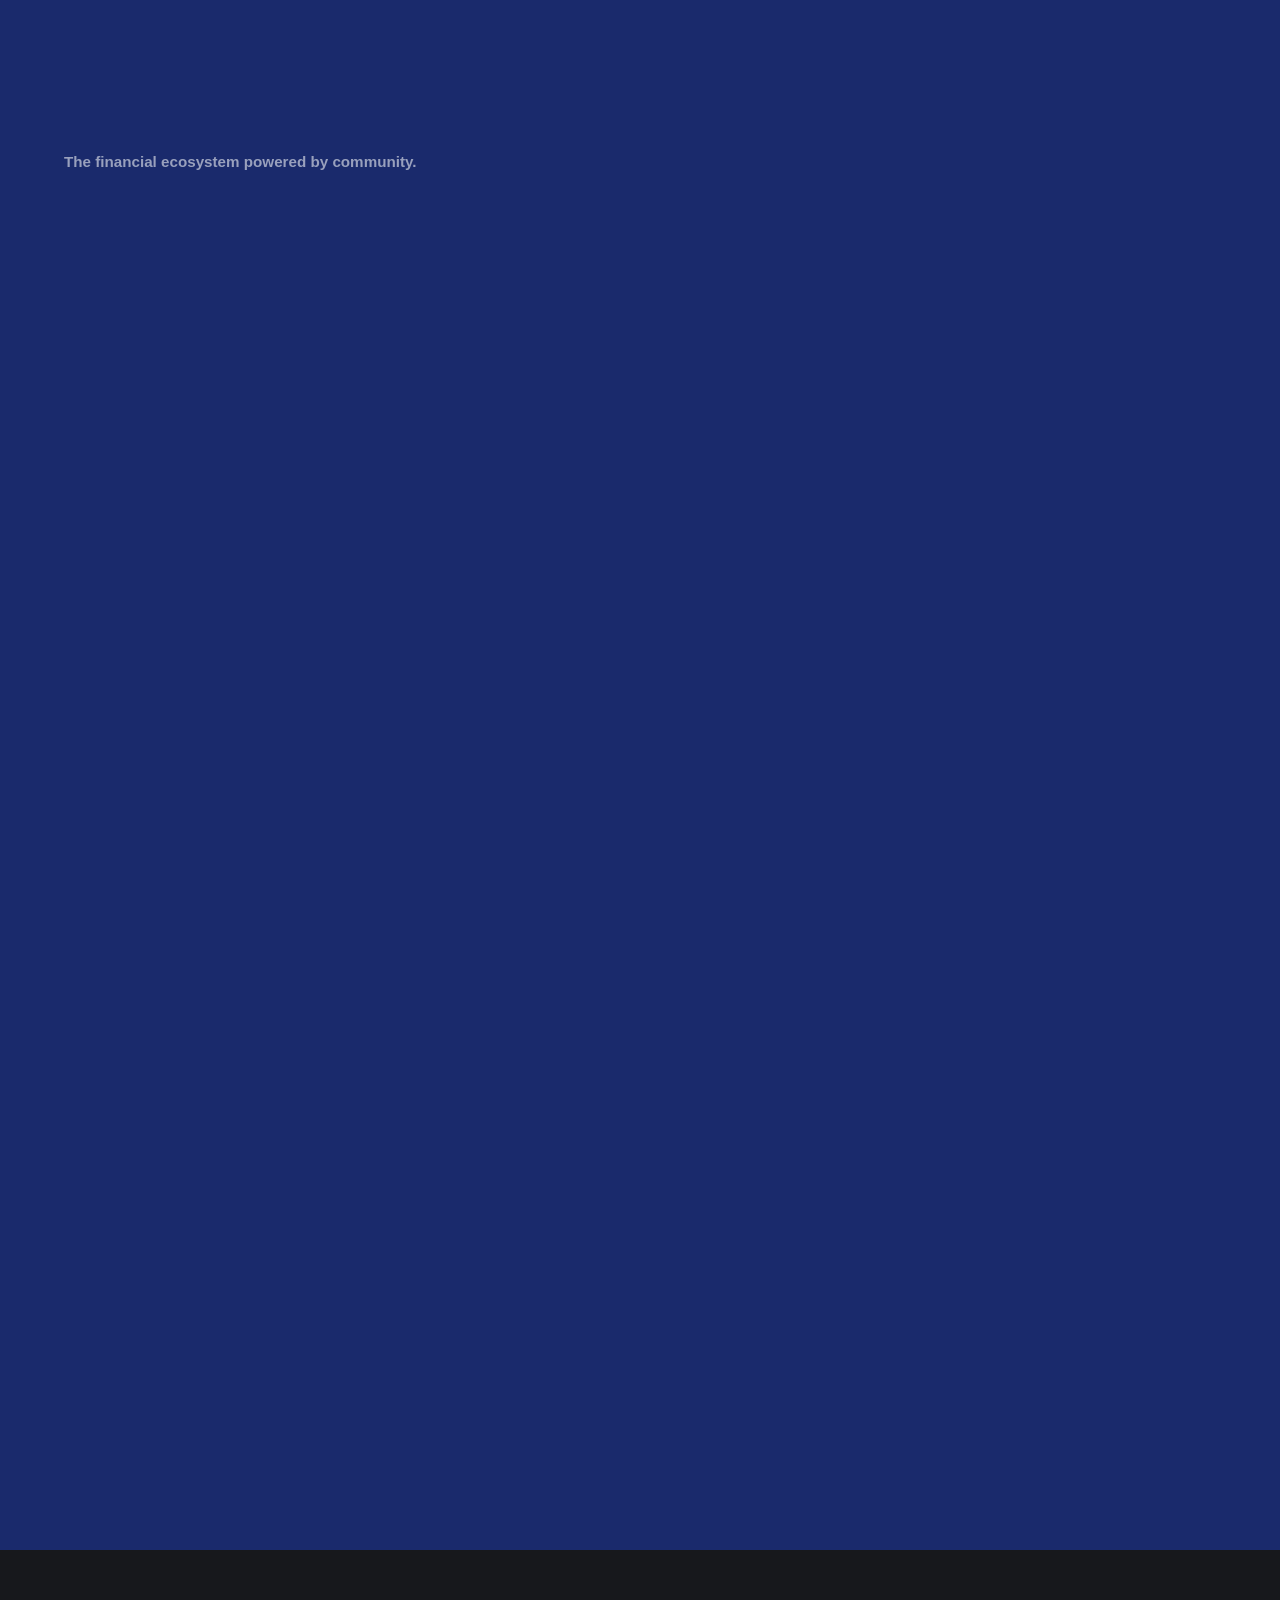
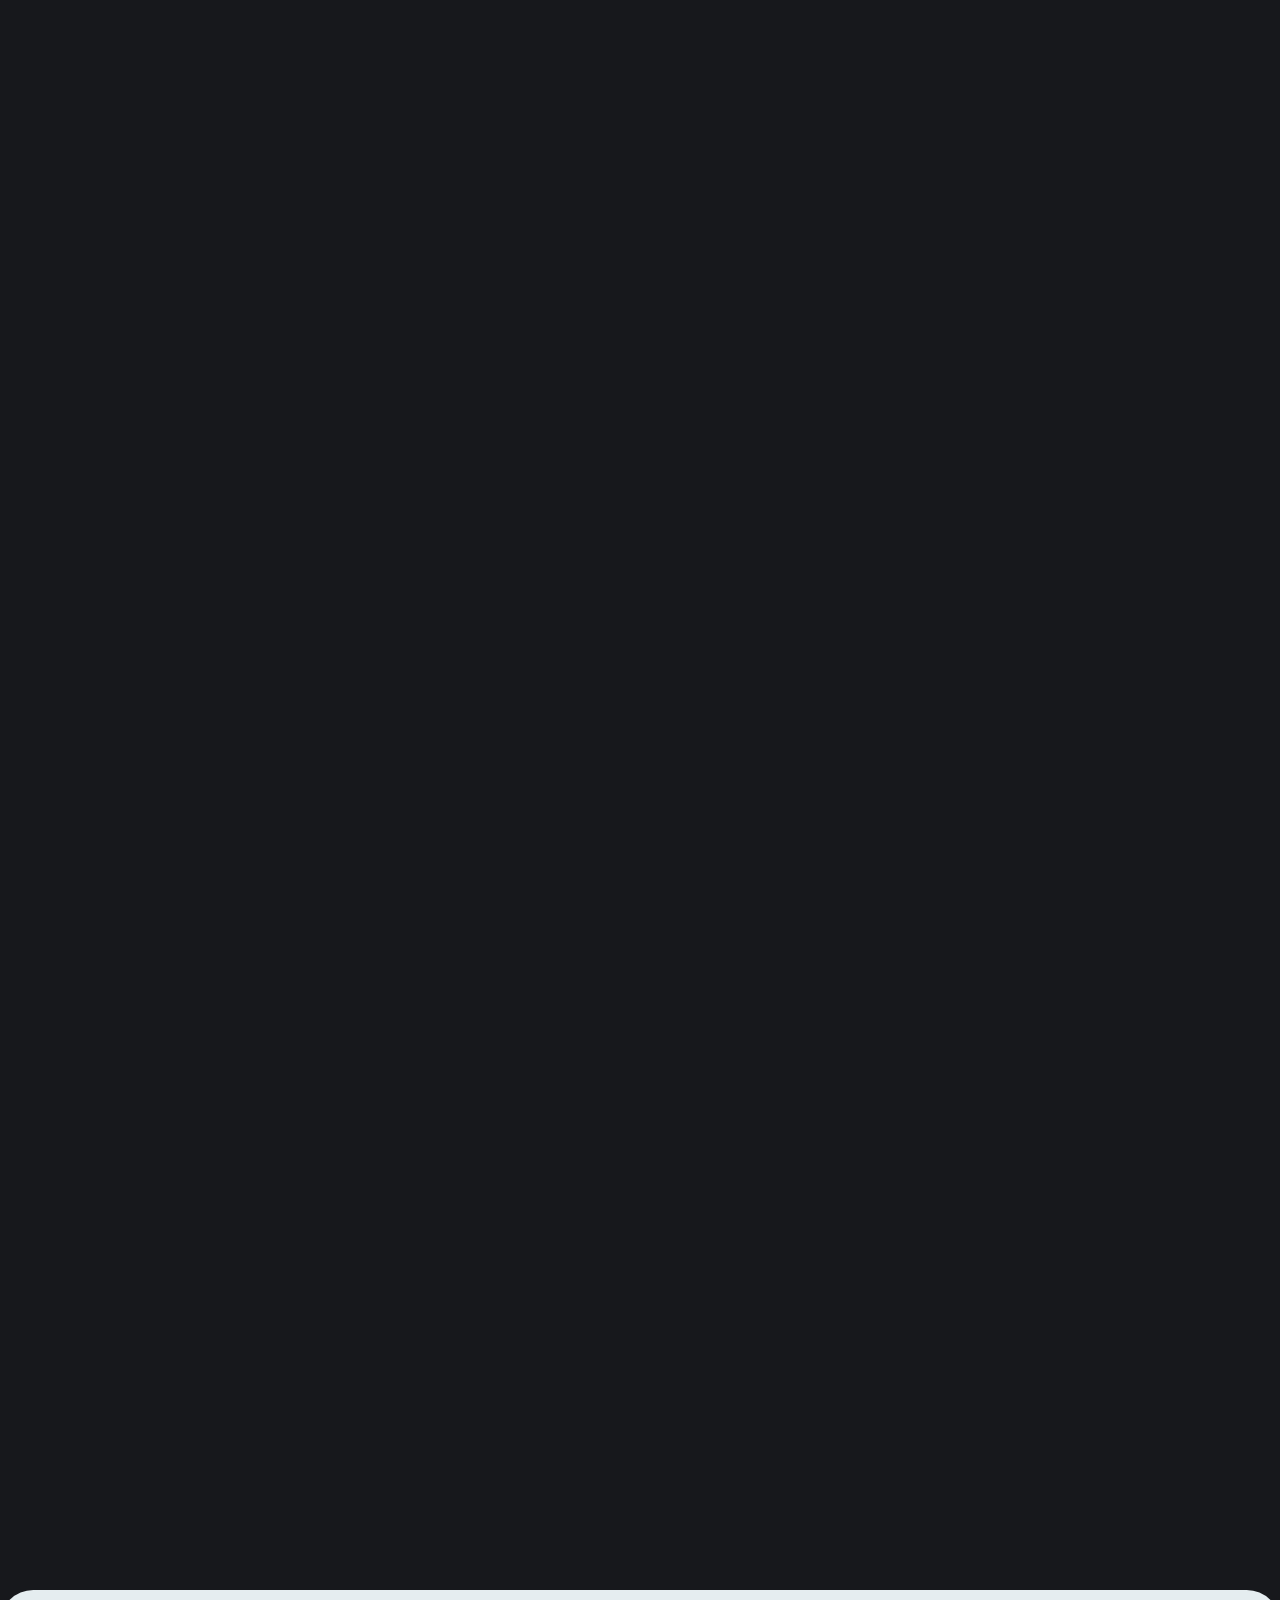
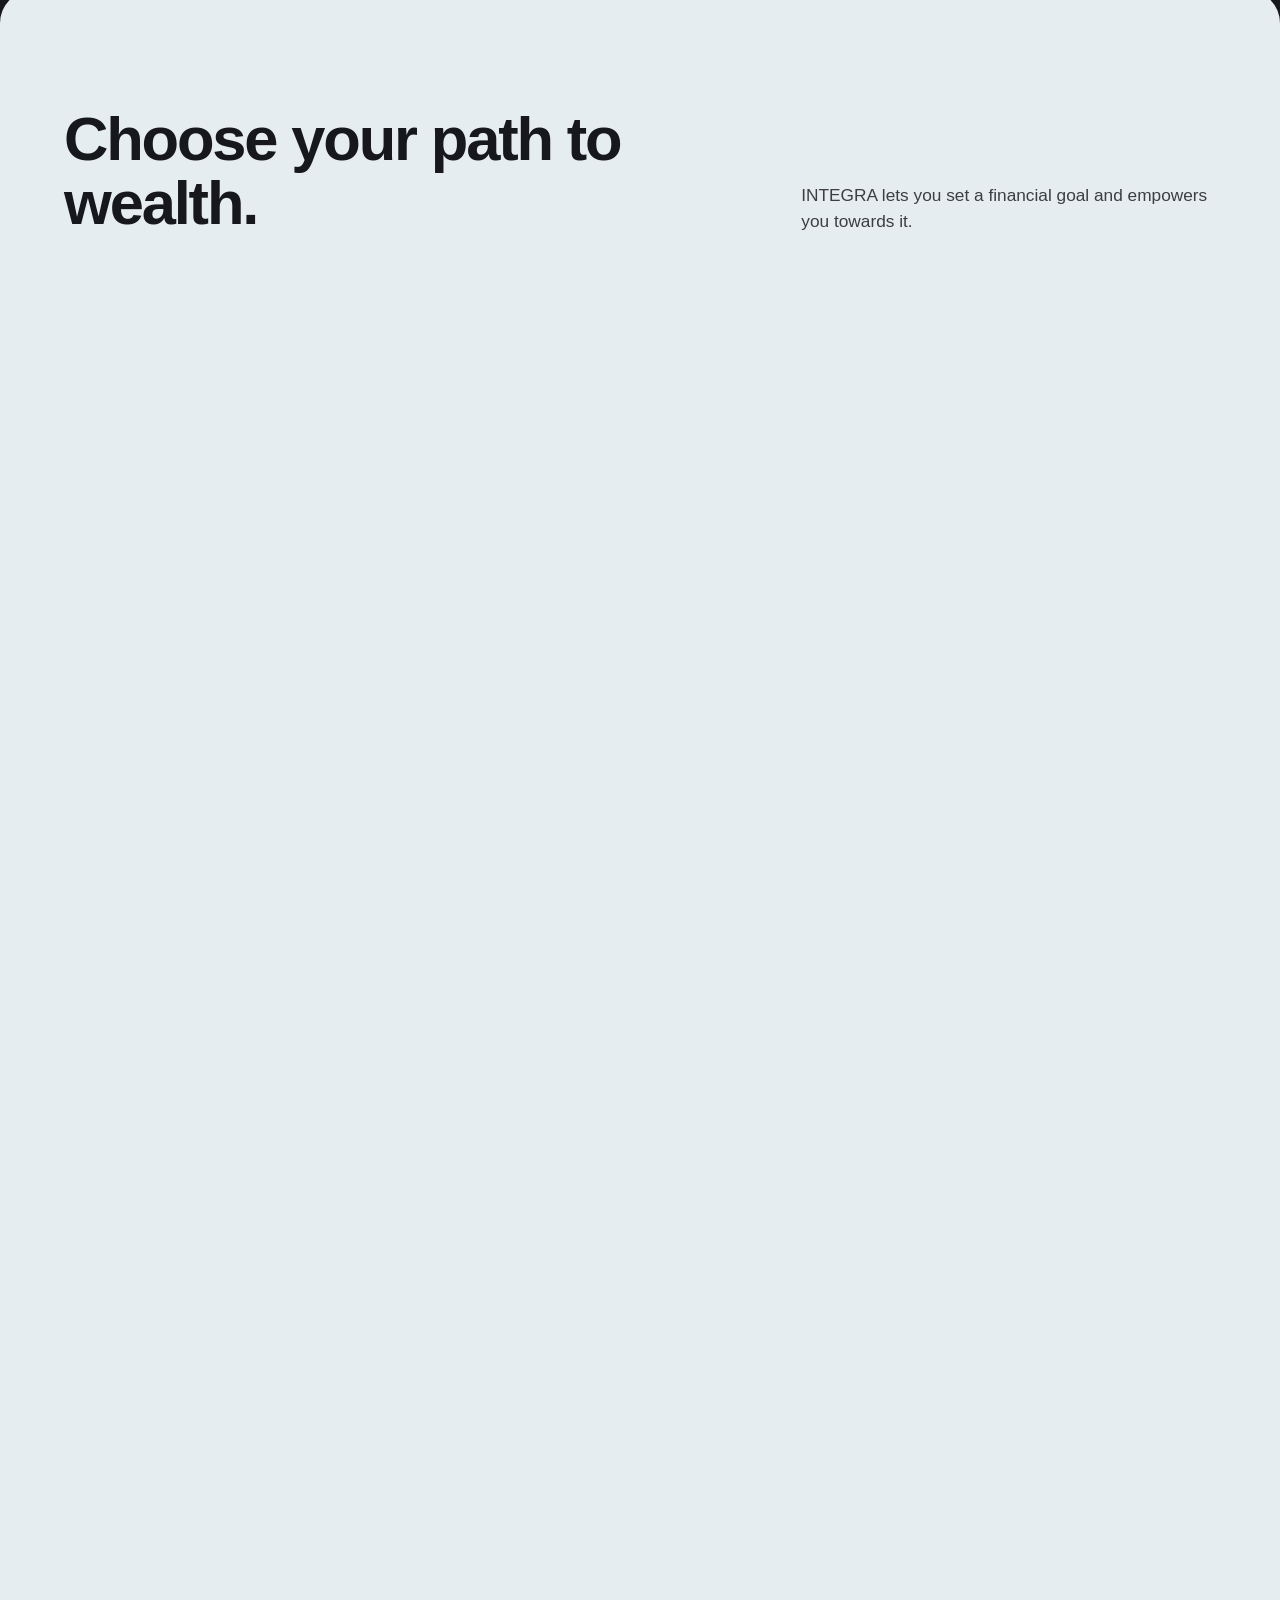
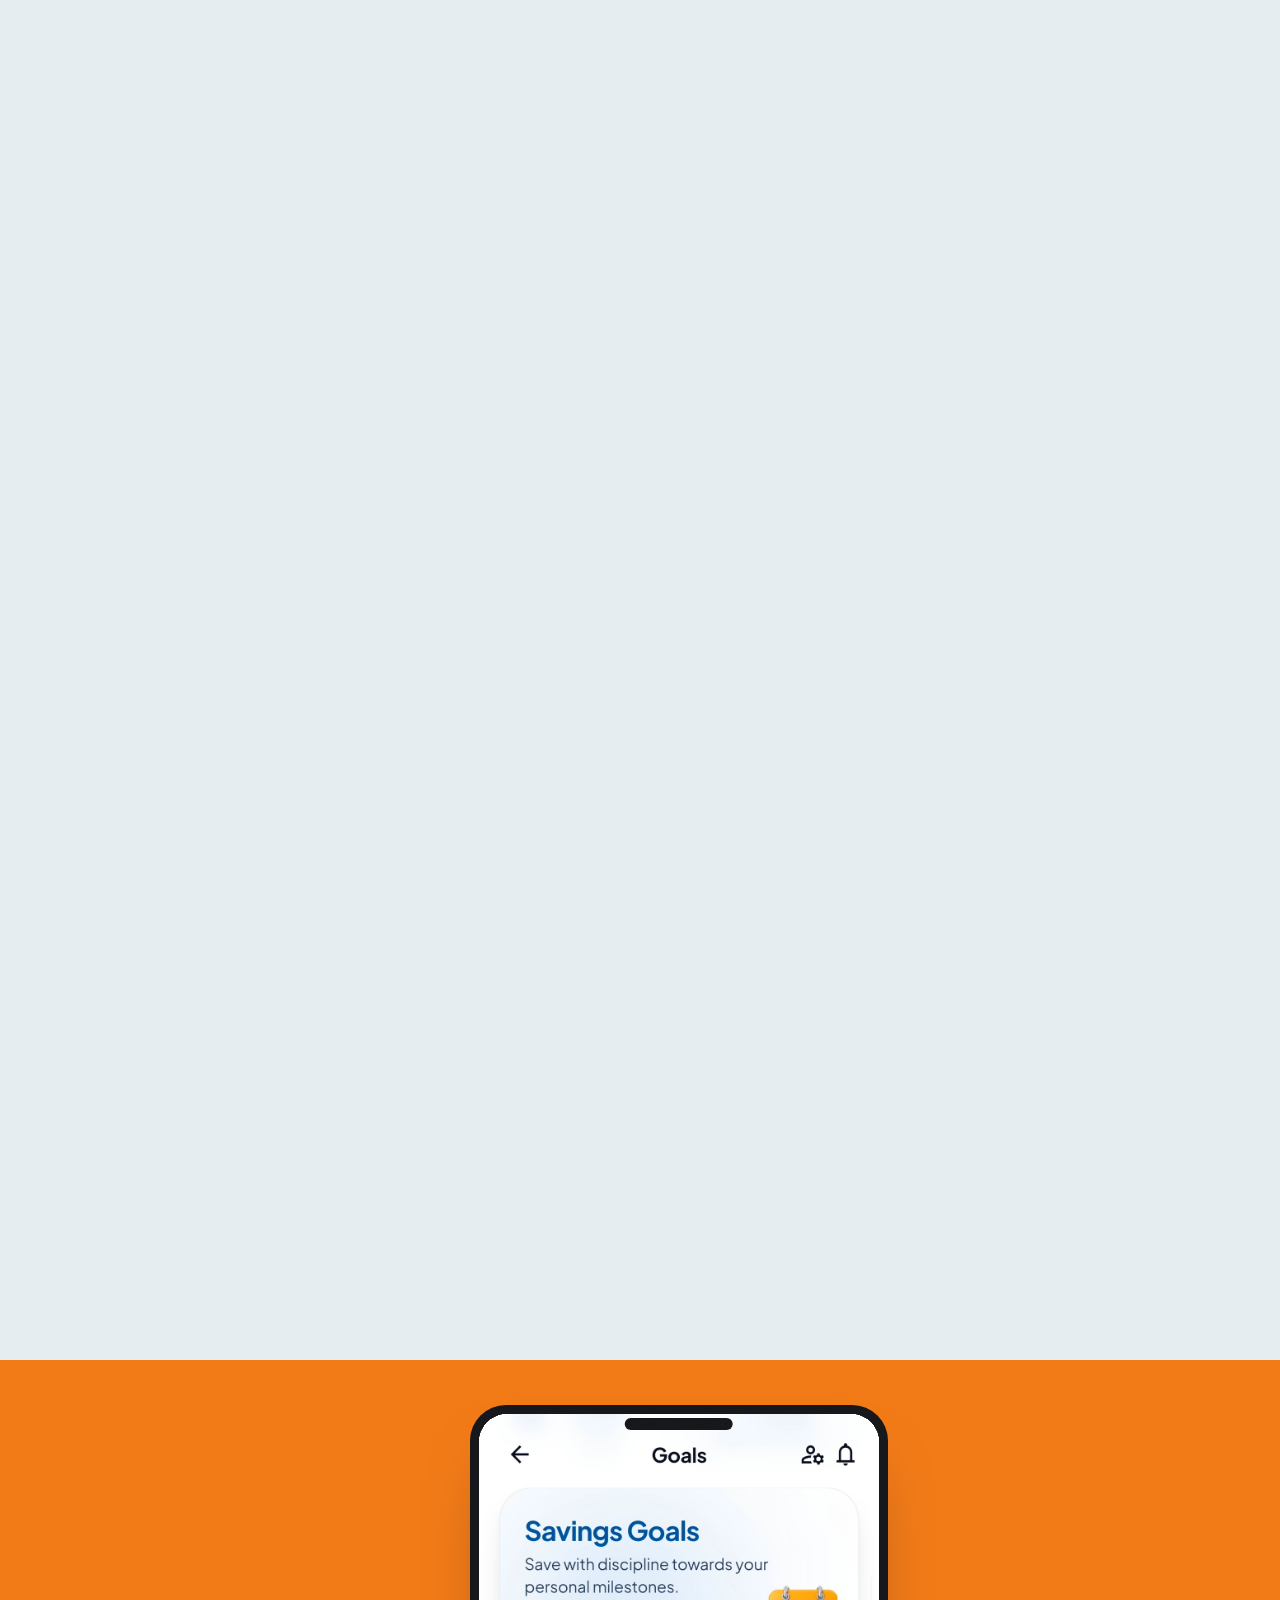
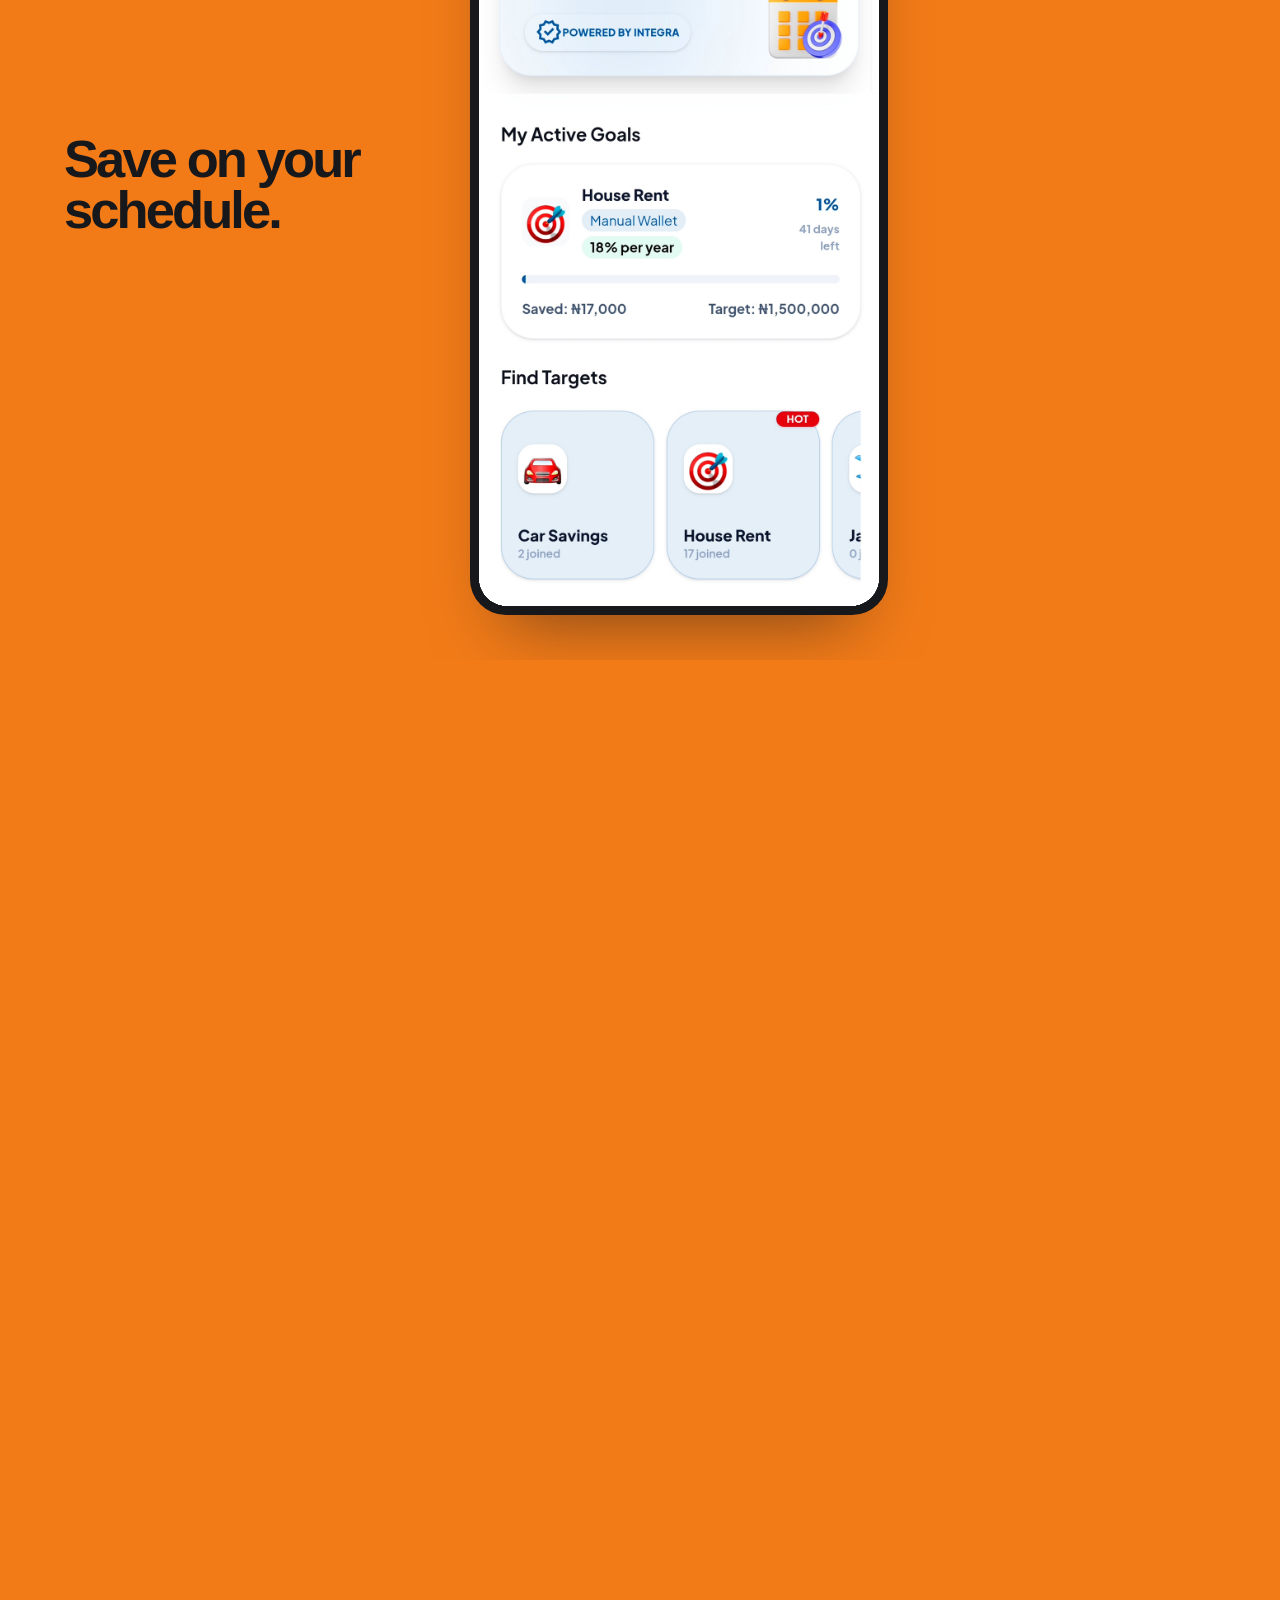
==== commit 27bd45cb: "ji" ====
--- a/index.html
+++ b/index.html
@@ -3,7 +3,7 @@
 <head>
 <meta charset="utf-8">
 <meta name="viewport" content="width=device-width,initial-scale=1,viewport-fit=cover">
-<title>INTEGRA | Build Wealth. Grow Together.</title>
+<title>INTEGRA | Financial Ecosystem, Powered By Community.</title>
 <meta name="description" content="Save, access credit, lend and invest in a thriving financial ecosystem powered by community. Build wealth together with INTEGRA.">
 <link rel="icon" href="https://re-integra.vercel.app/integra-icon-colour.svg">
 <link rel="preconnect" href="https://fonts.googleapis.com">
@@ -209,7 +209,7 @@
       <div class="scard">
         <video data-src="vid%20(7).mp4" poster="testimonial-7.jpg" preload="none" playsinline aria-label="Glory's video"></video>
         <button class="story-play" type="button" aria-label="Play Glory's video"><svg viewBox="0 0 24 24" aria-hidden="true"><path class="story-icon-play" d="M8 5v14l11-7z"></path><g class="story-icon-pause"><path d="M7 5h4v14H7zM14 5h4v14h-4z"></path></g></svg></button>
-        <span class="story-video-status" role="status" aria-live="polite"></span><div><p>The community here holds me accountable and helps grow my savings.</p><span>Glory</span></div>
+        <span class="story-video-status" role="status" aria-live="polite"></span><div><p>The community here holds me accountable and helps grow my savings.</p><span>Omuwa</span></div>
       </div>
     </div>
     <div class="story-scrollbar" aria-hidden="true"><span></span></div>
@@ -223,7 +223,7 @@
   <div class="q"><button aria-expanded="false">Do my savings earn returns?<b>+</b></button><div class="a"><p>Yes. Savings with Dividends pays yearly dividends that depend on INTEGRA's annual performance, and the average over the past three years has been 22%. Goal Savings is 18% and Member Fixed Savings (MFS) is up to 22.5%, subject to product terms. Note that rates can change for members, so confirm the current rate in the app before you save.</p></div></div>
   <div class="q"><button aria-expanded="false">What are INTEGRA's loan rates?<b>+</b></button><div class="a"><p>Personal loans for members are priced at 1.5% per month and business loans at 4% per month, subject to the loan agreement/collateral/guarantor, fees and repayment terms.</p></div></div>
     <div class="q"><button aria-expanded="false">What is Ajo (Money Circle)?<b>+</b></button><div class="a"><p>Ajo is a group savings arrangement where members contribute on a schedule and take turns receiving the pooled amount. If 10 people each contribute ₦100,000, the member whose turn it is receives ₦1,000,000. Ajo does not pay interest.</p></div></div>
-<a class="faq-more" href="faq.html" target="_blank" rel="noopener">More FAQs <span aria-hidden="true">→</span></a>
+<a class="faq-more" href="faq.html">More FAQs <span aria-hidden="true">→</span></a>
 </div></section>
 
 <!-- 8 JOIN -->
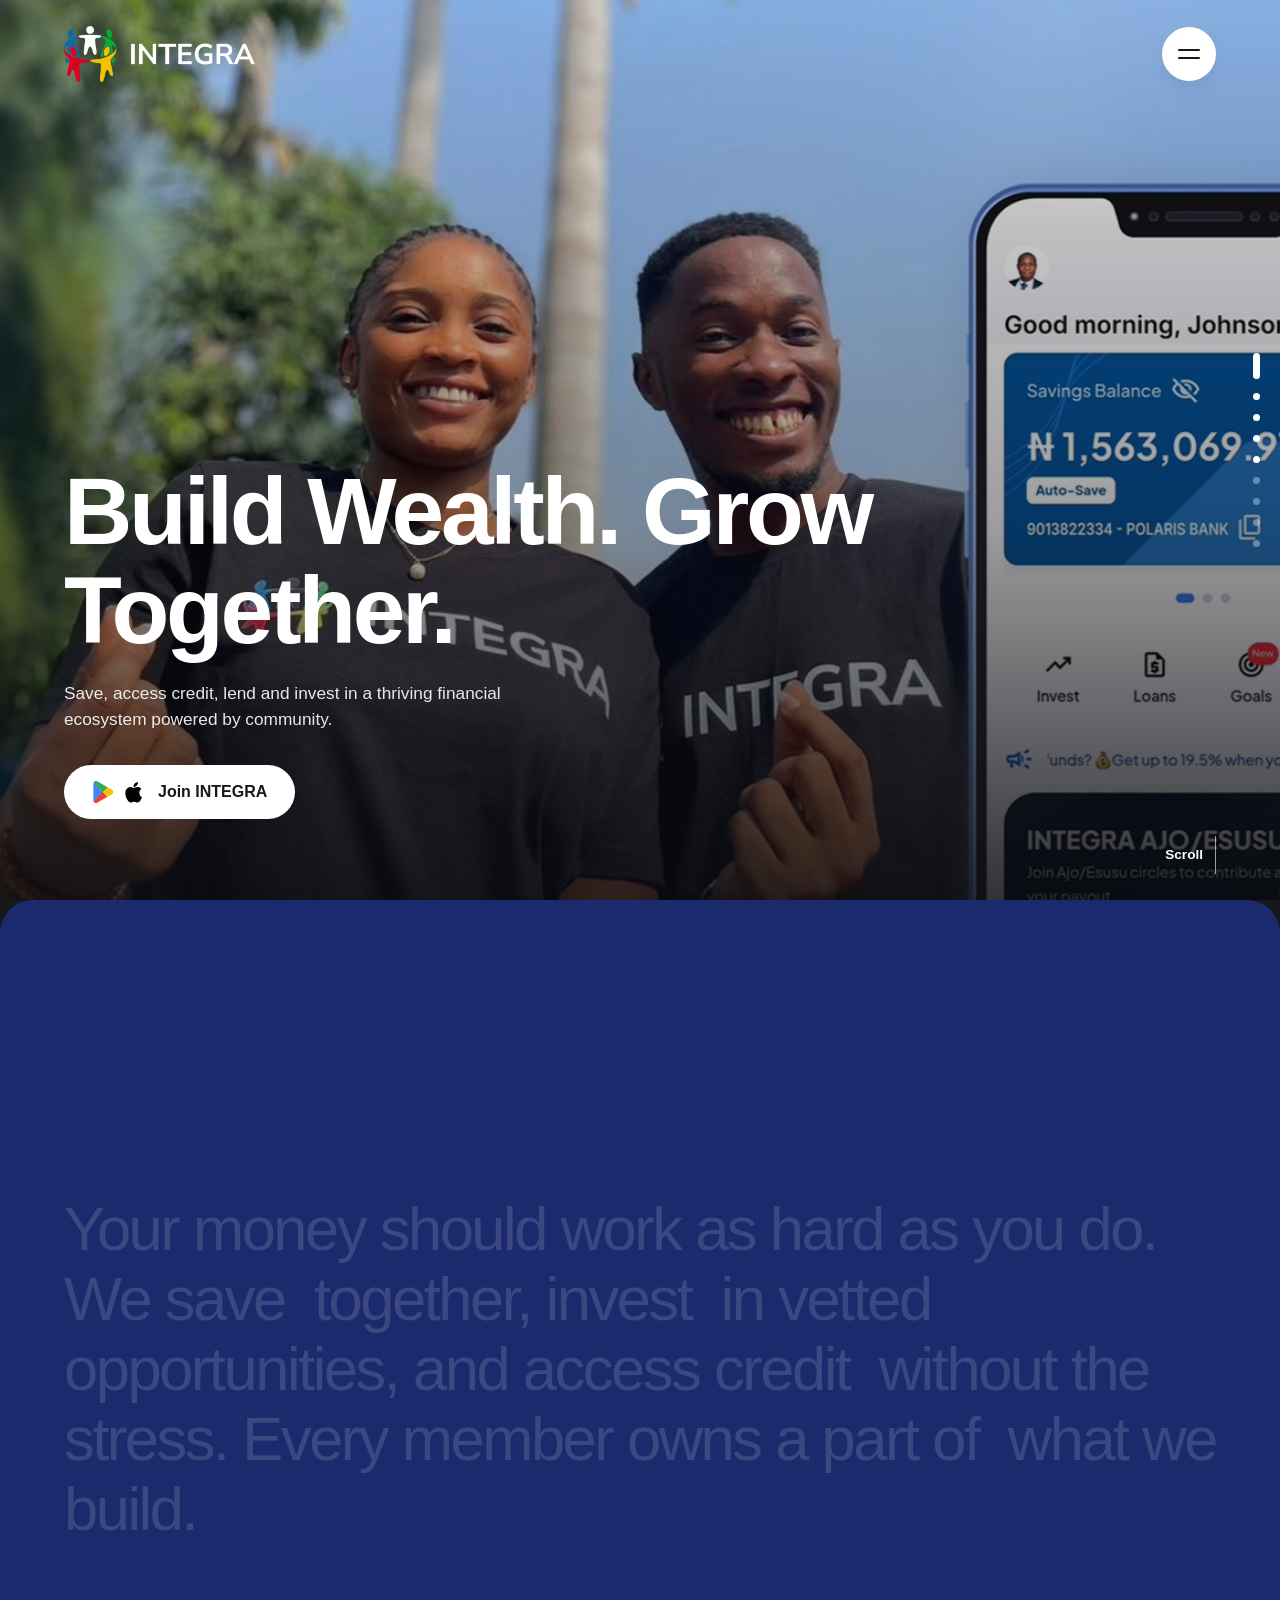
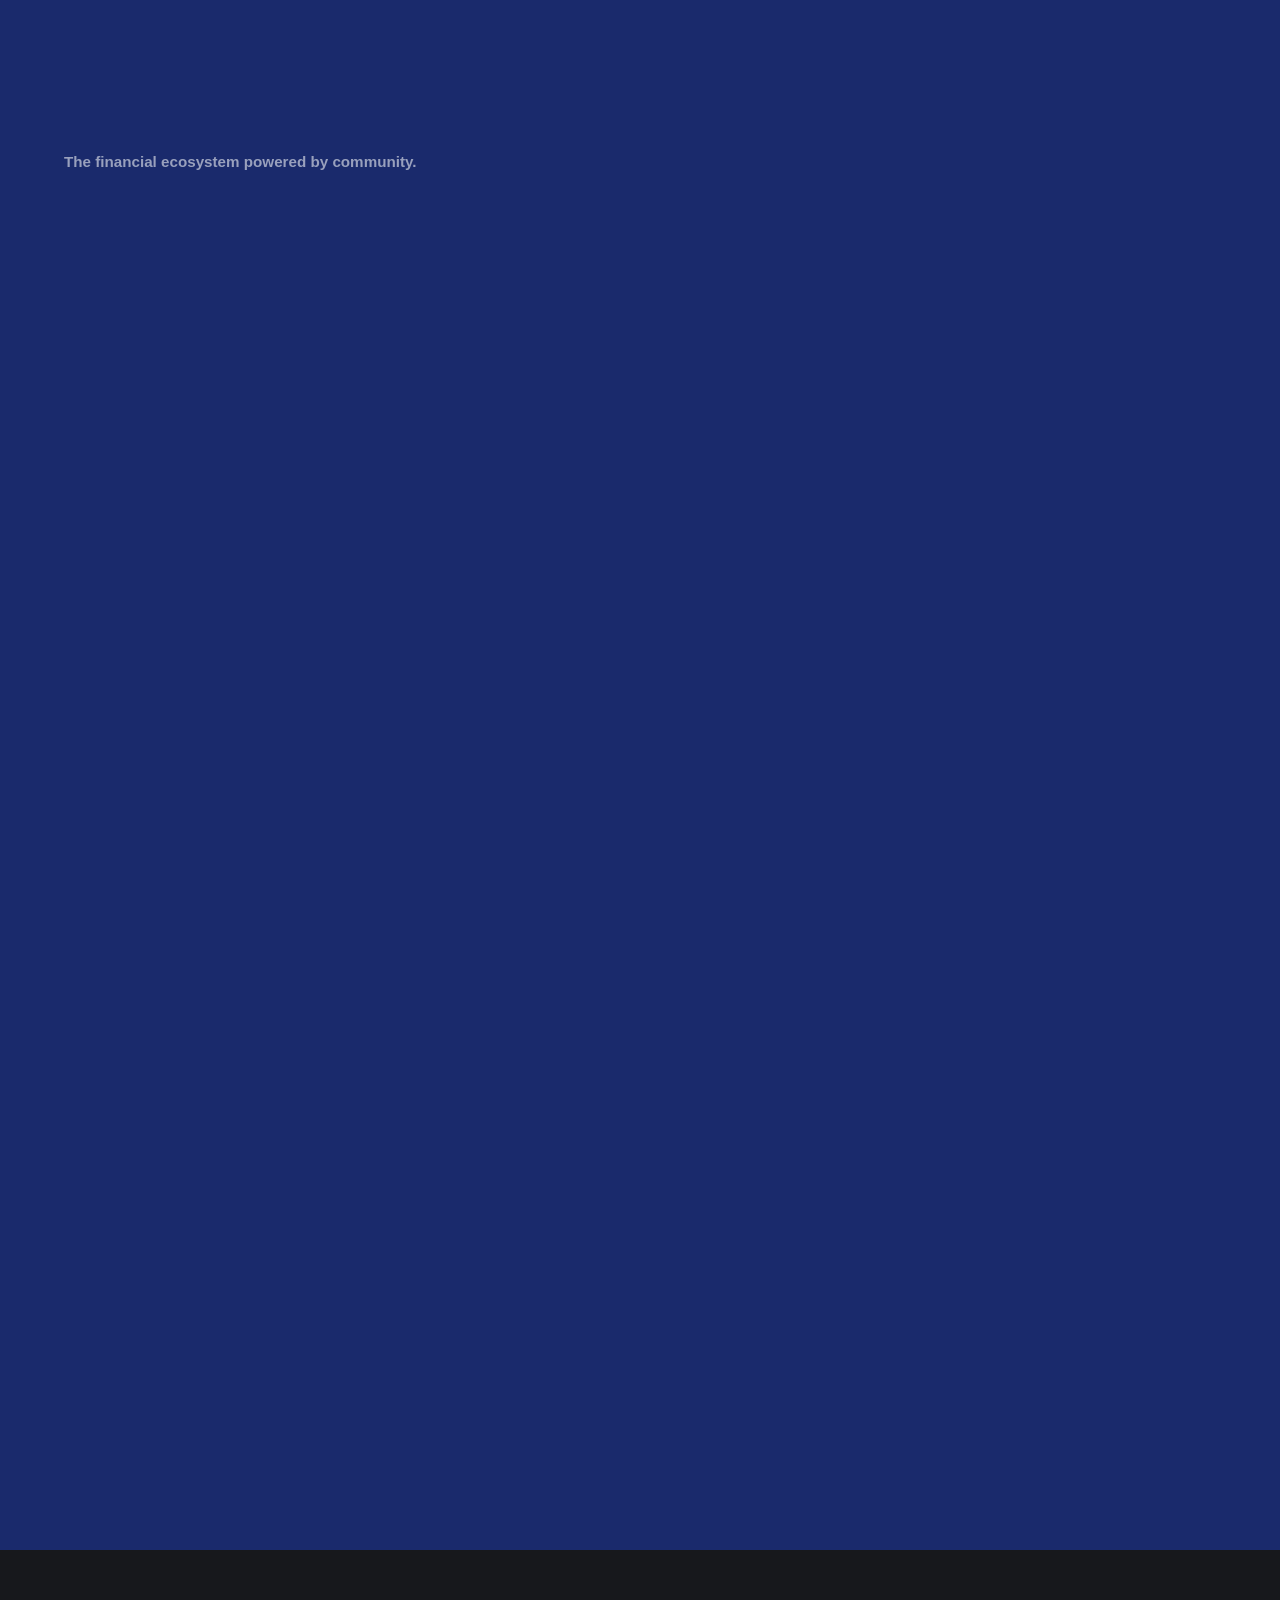
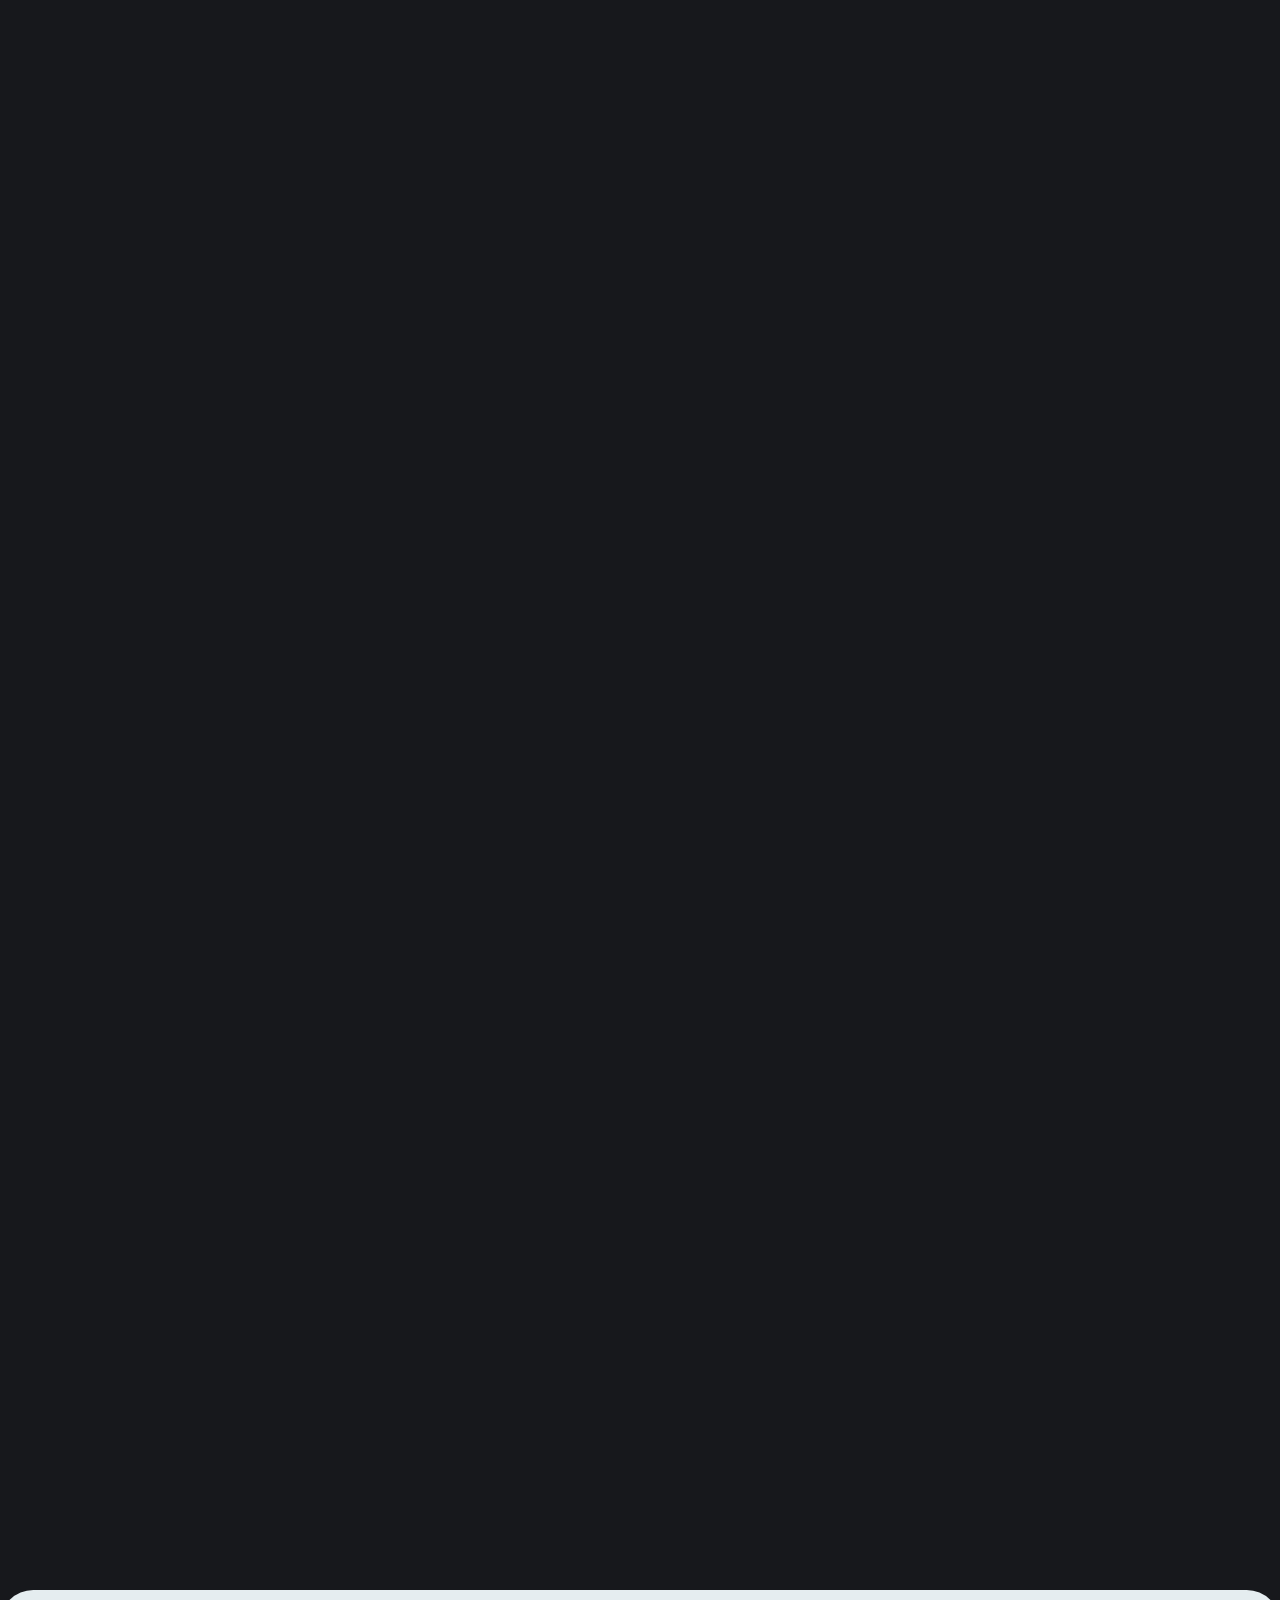
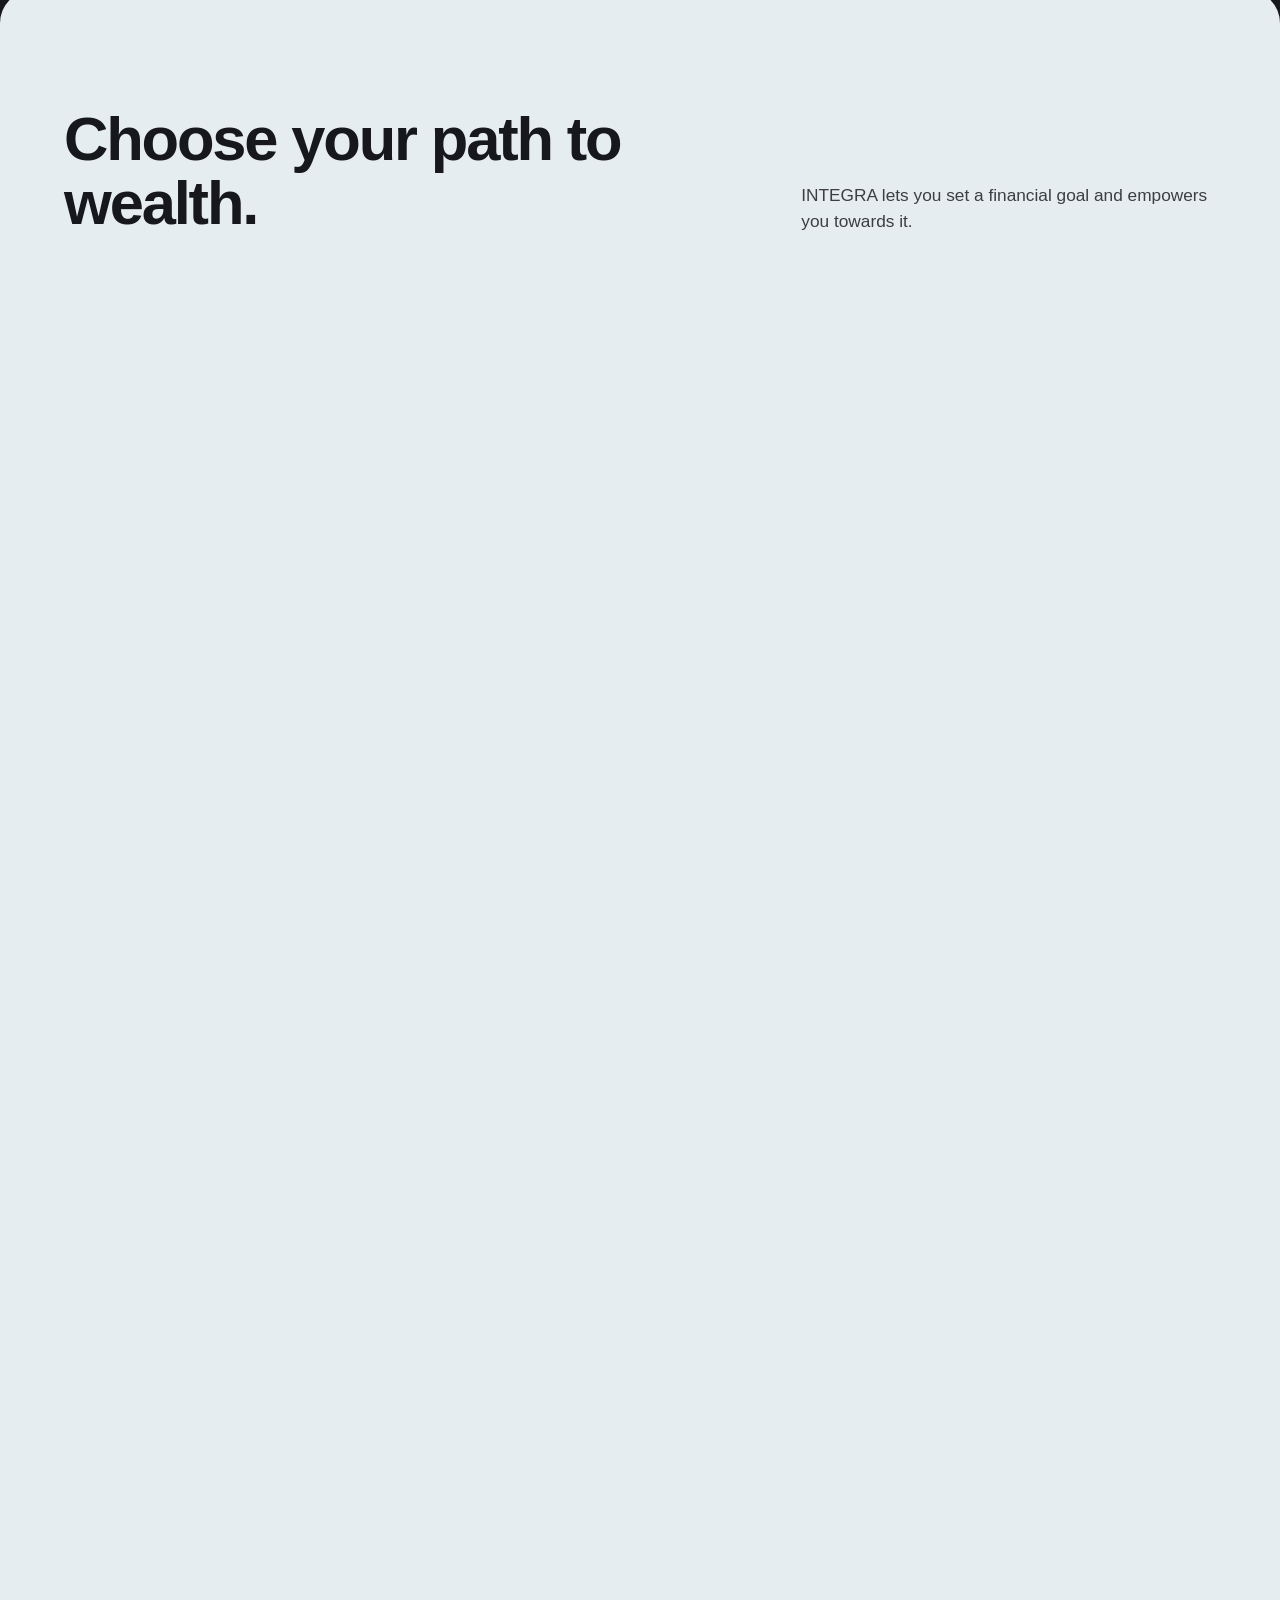
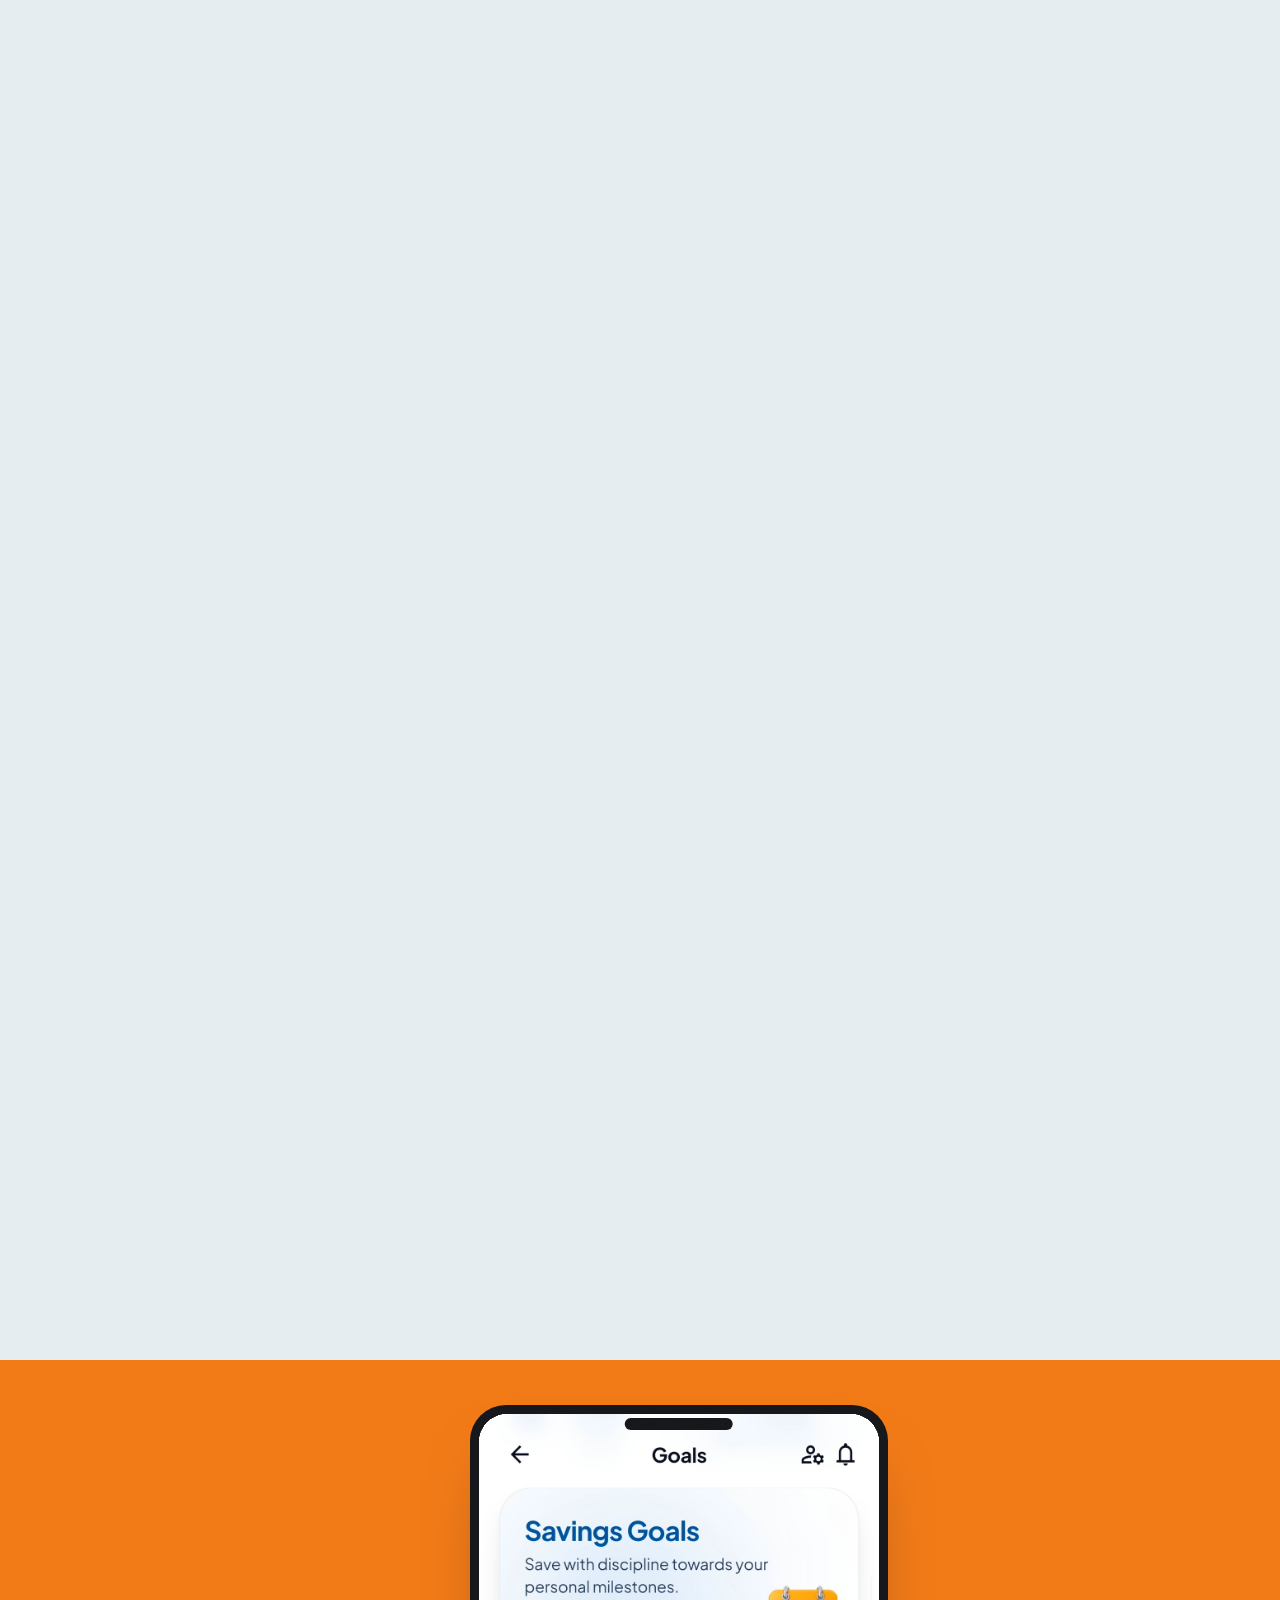
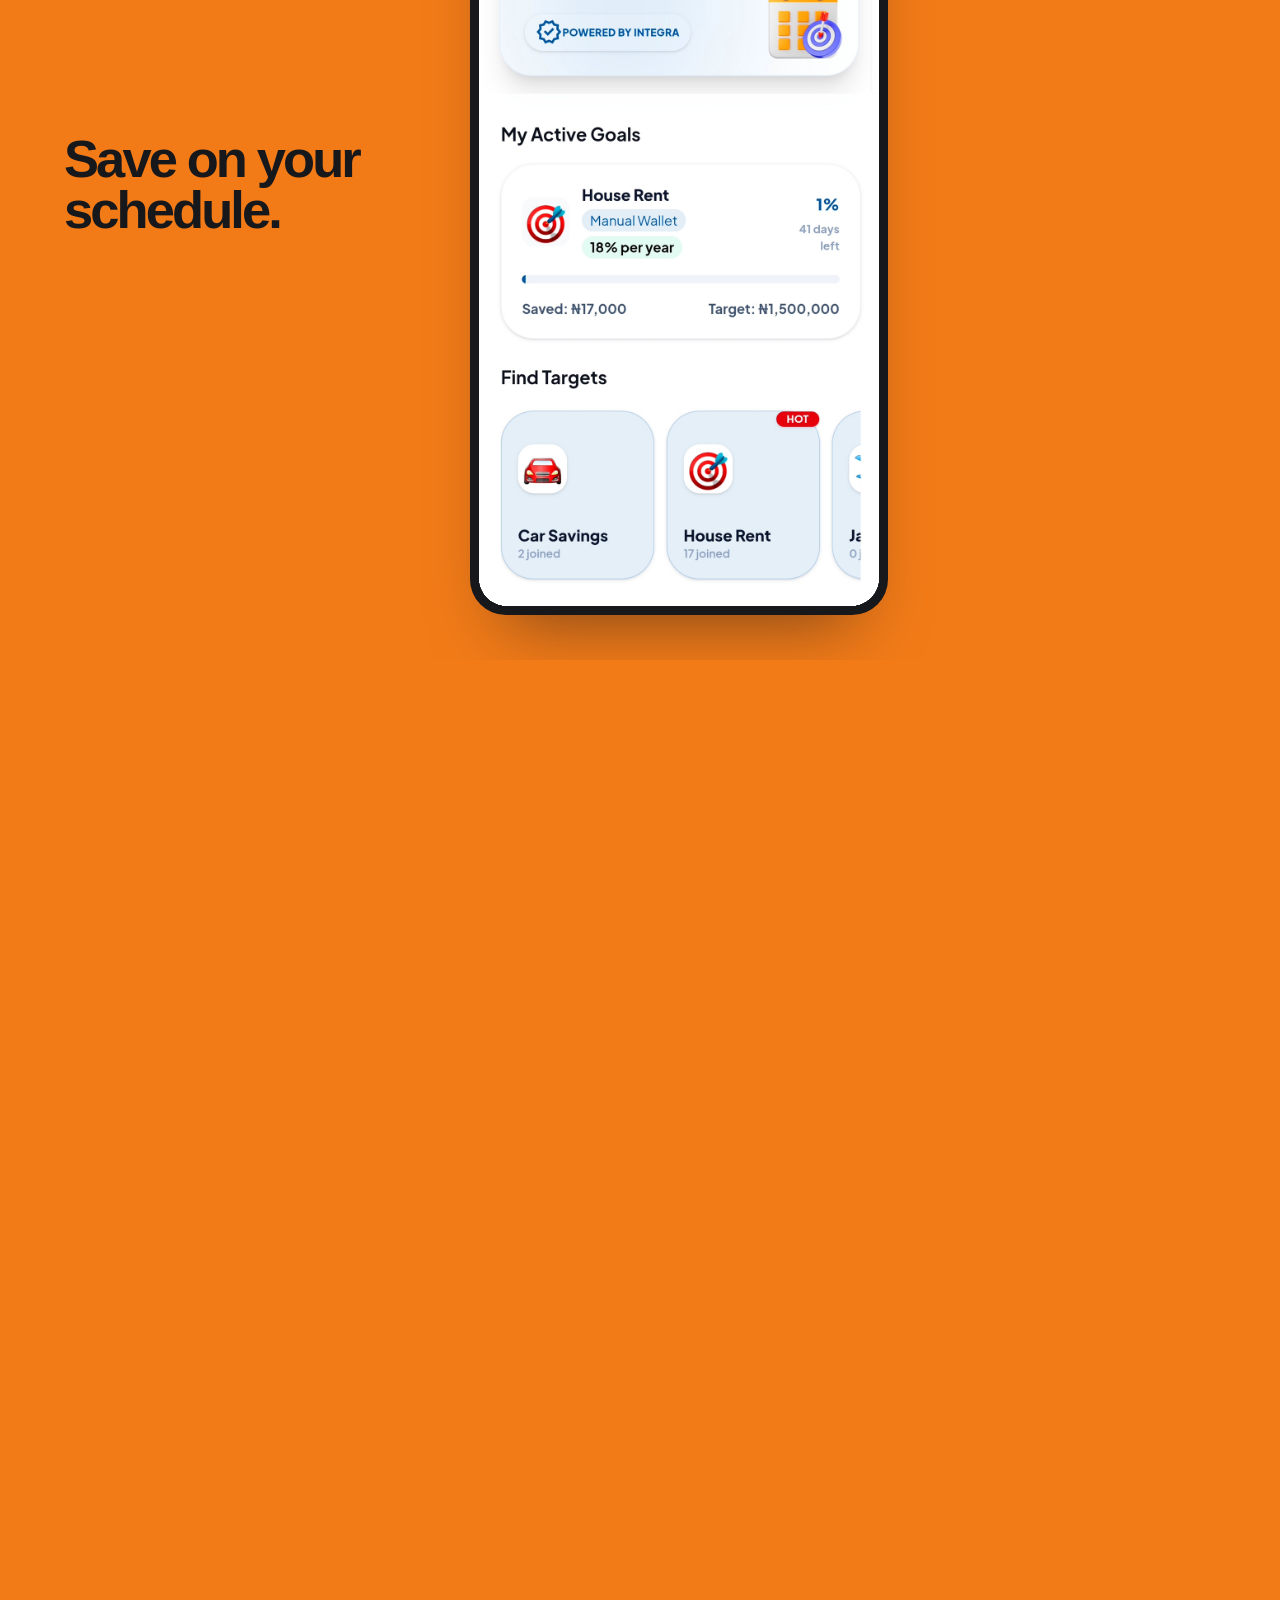
==== commit 9de10eb3: "hi" ====
--- a/index.html
+++ b/index.html
@@ -3,7 +3,7 @@
 <head>
 <meta charset="utf-8">
 <meta name="viewport" content="width=device-width,initial-scale=1,viewport-fit=cover">
-<title>INTEGRA | Financial Ecosystem, Powered By Community.</title>
+<title>INTEGRA.NG - The Financial Ecosystem Powered by Community</title>
 <meta name="description" content="Save, access credit, lend and invest in a thriving financial ecosystem powered by community. Build wealth together with INTEGRA.">
 <link rel="icon" href="https://re-integra.vercel.app/integra-icon-colour.svg">
 <link rel="preconnect" href="https://fonts.googleapis.com">
--- a/integra-coop.css
+++ b/integra-coop.css
@@ -1644,9 +1644,6 @@
     align-items: flex-start;
     gap: 0.6rem;
   }
-  .paths-head .lede {
-    display: none;
-  }
   .pcard {
     height: min(62svh, 620px);
   }
@@ -1656,9 +1653,6 @@
   }
   .stat strong {
     font-size: clamp(1.8rem, min(9vw, 6svh), 3rem);
-  }
-  .reach-copy .lede {
-    display: none;
   }
   .cards3 {
     position: relative;
@@ -1821,7 +1815,6 @@
   }
 }
 @media (max-height: 520px) {
-  .lede,
   .hint {
     display: none;
   }
@@ -1837,4 +1830,4 @@
   align-self: center;
   justify-self: start;
   margin: 0;
-}+}
